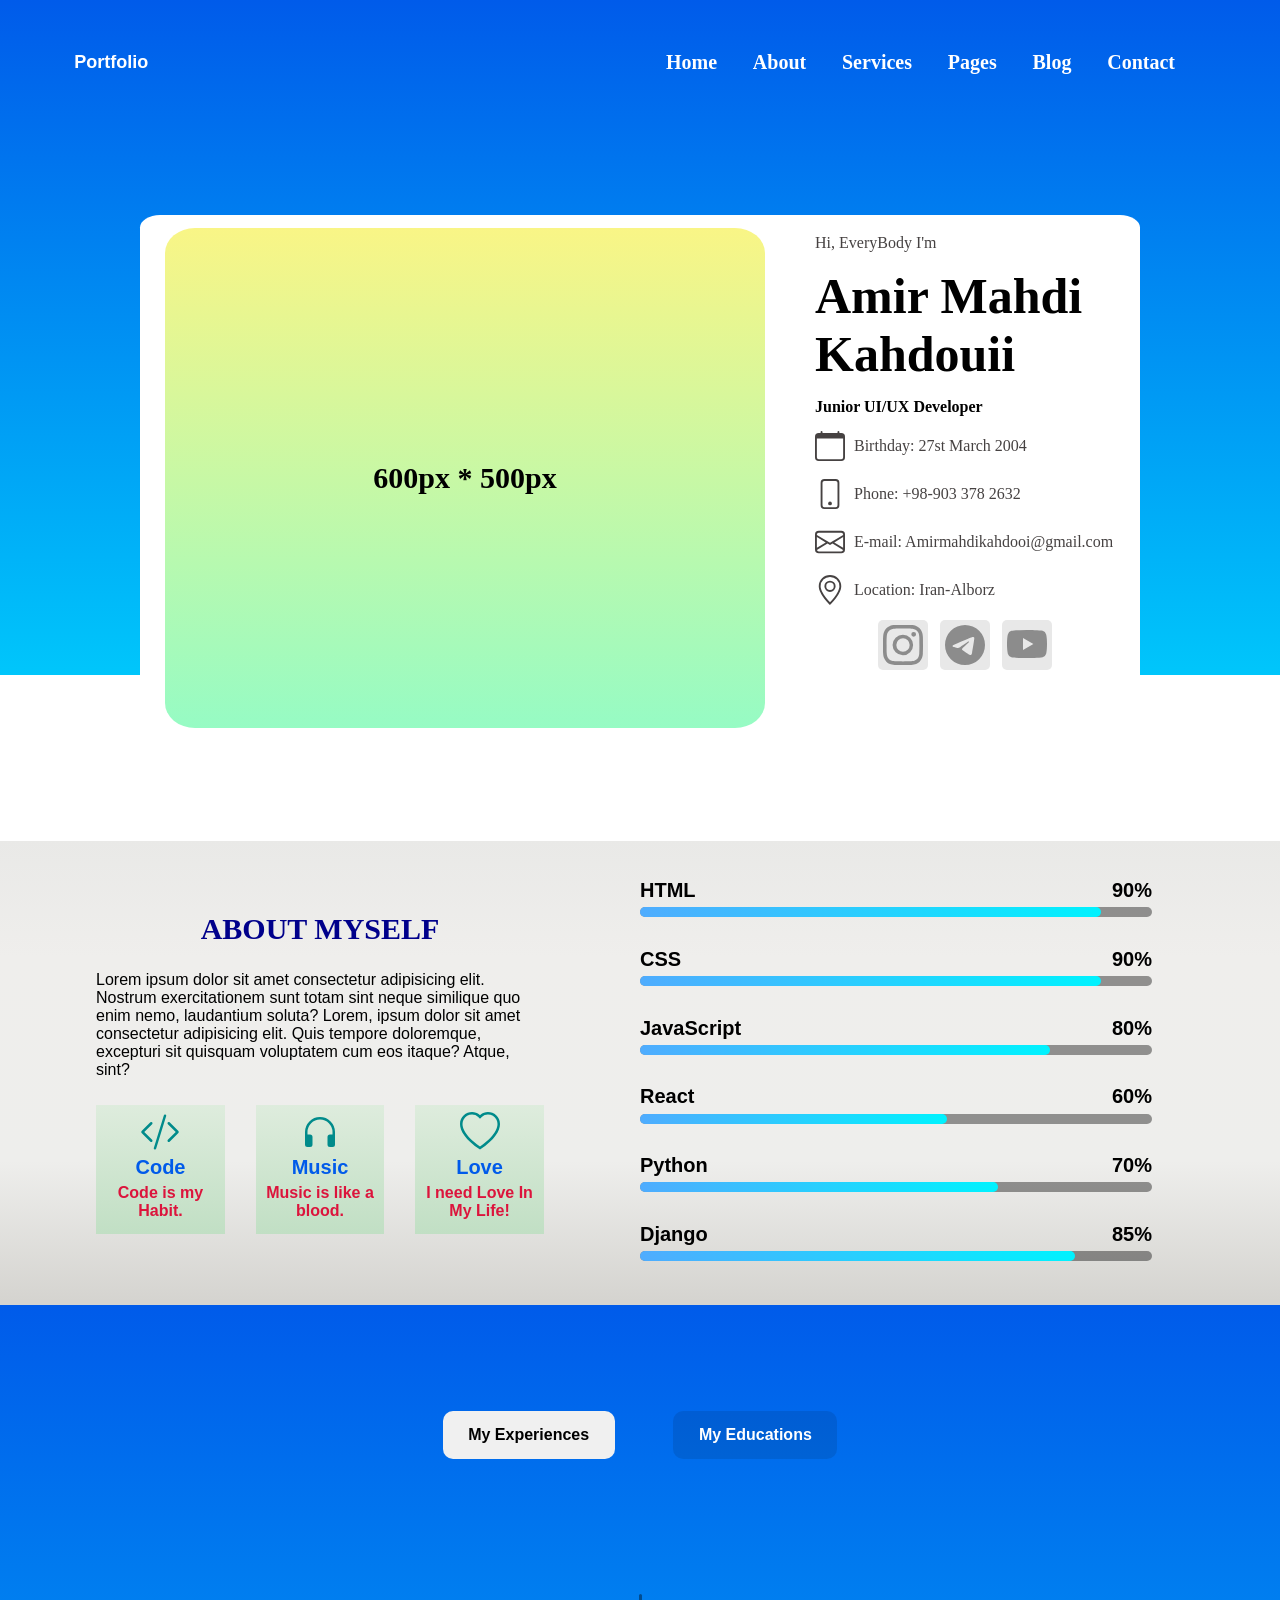
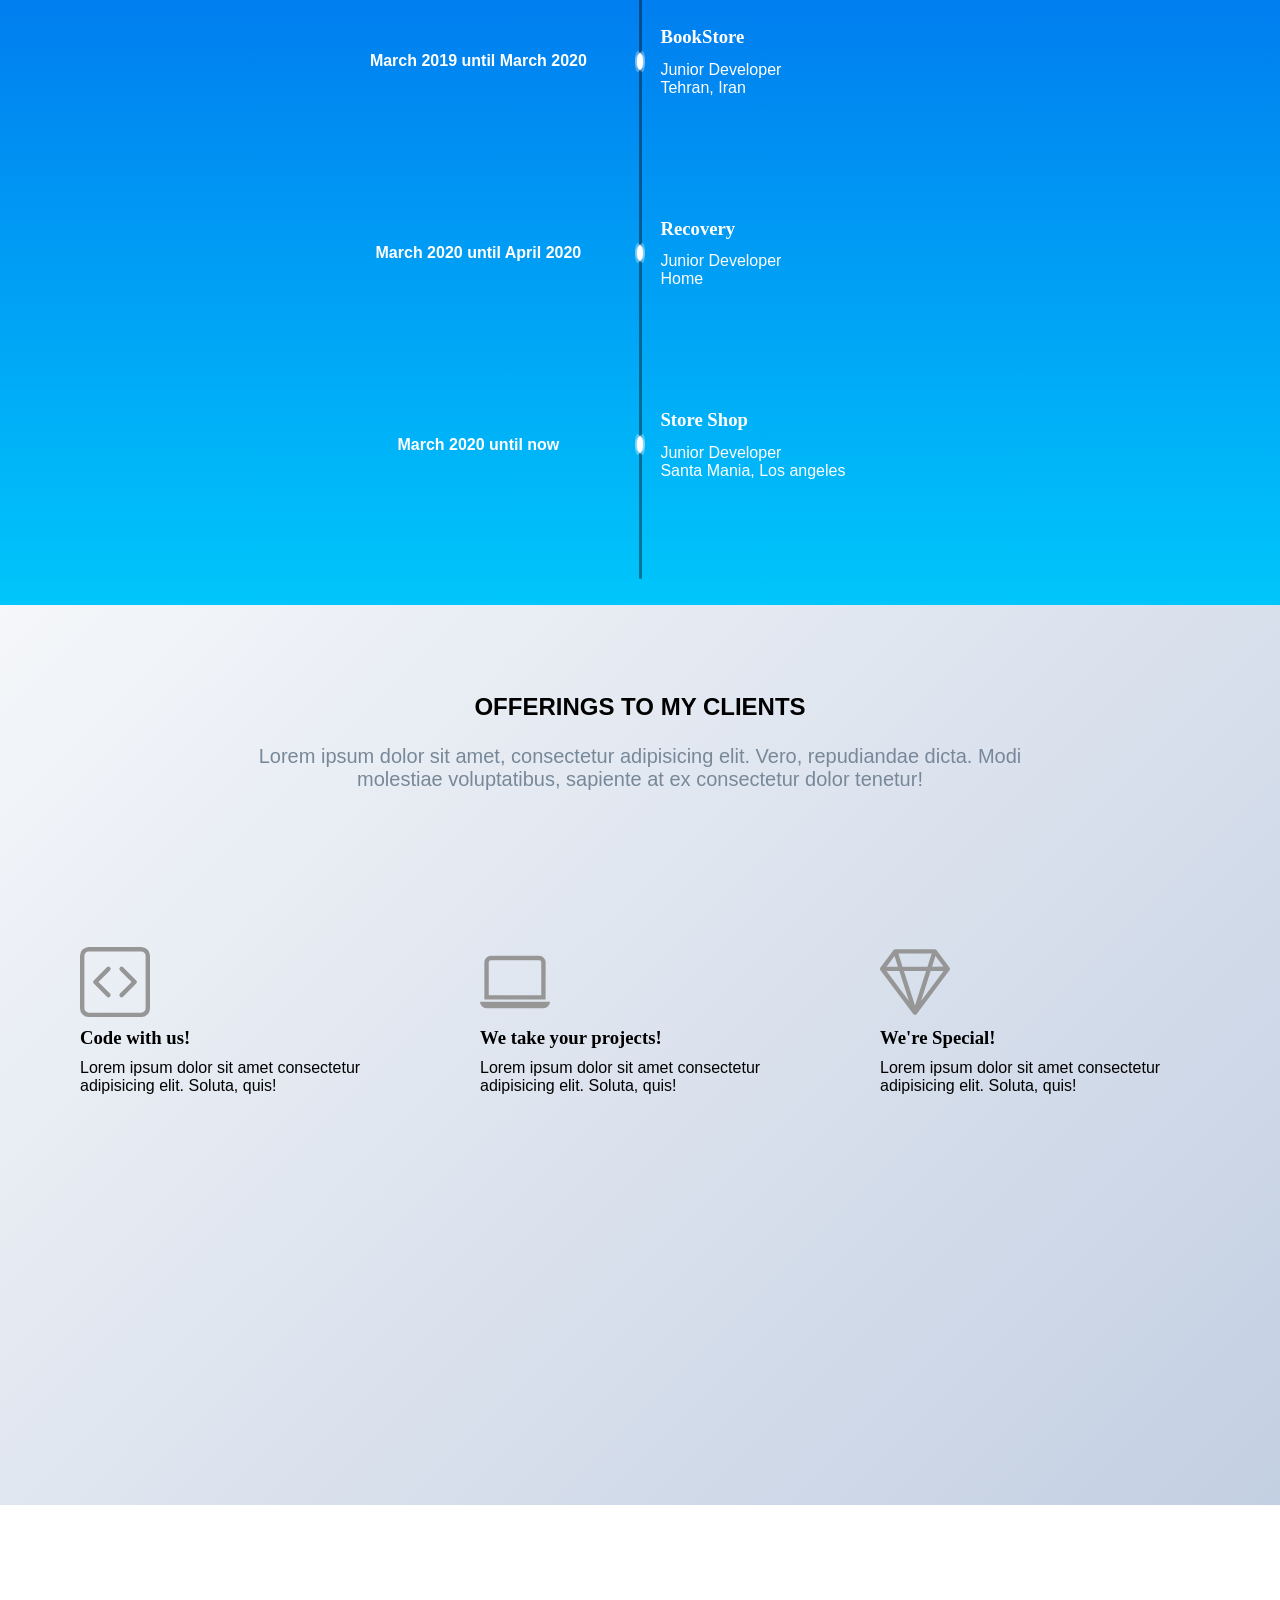
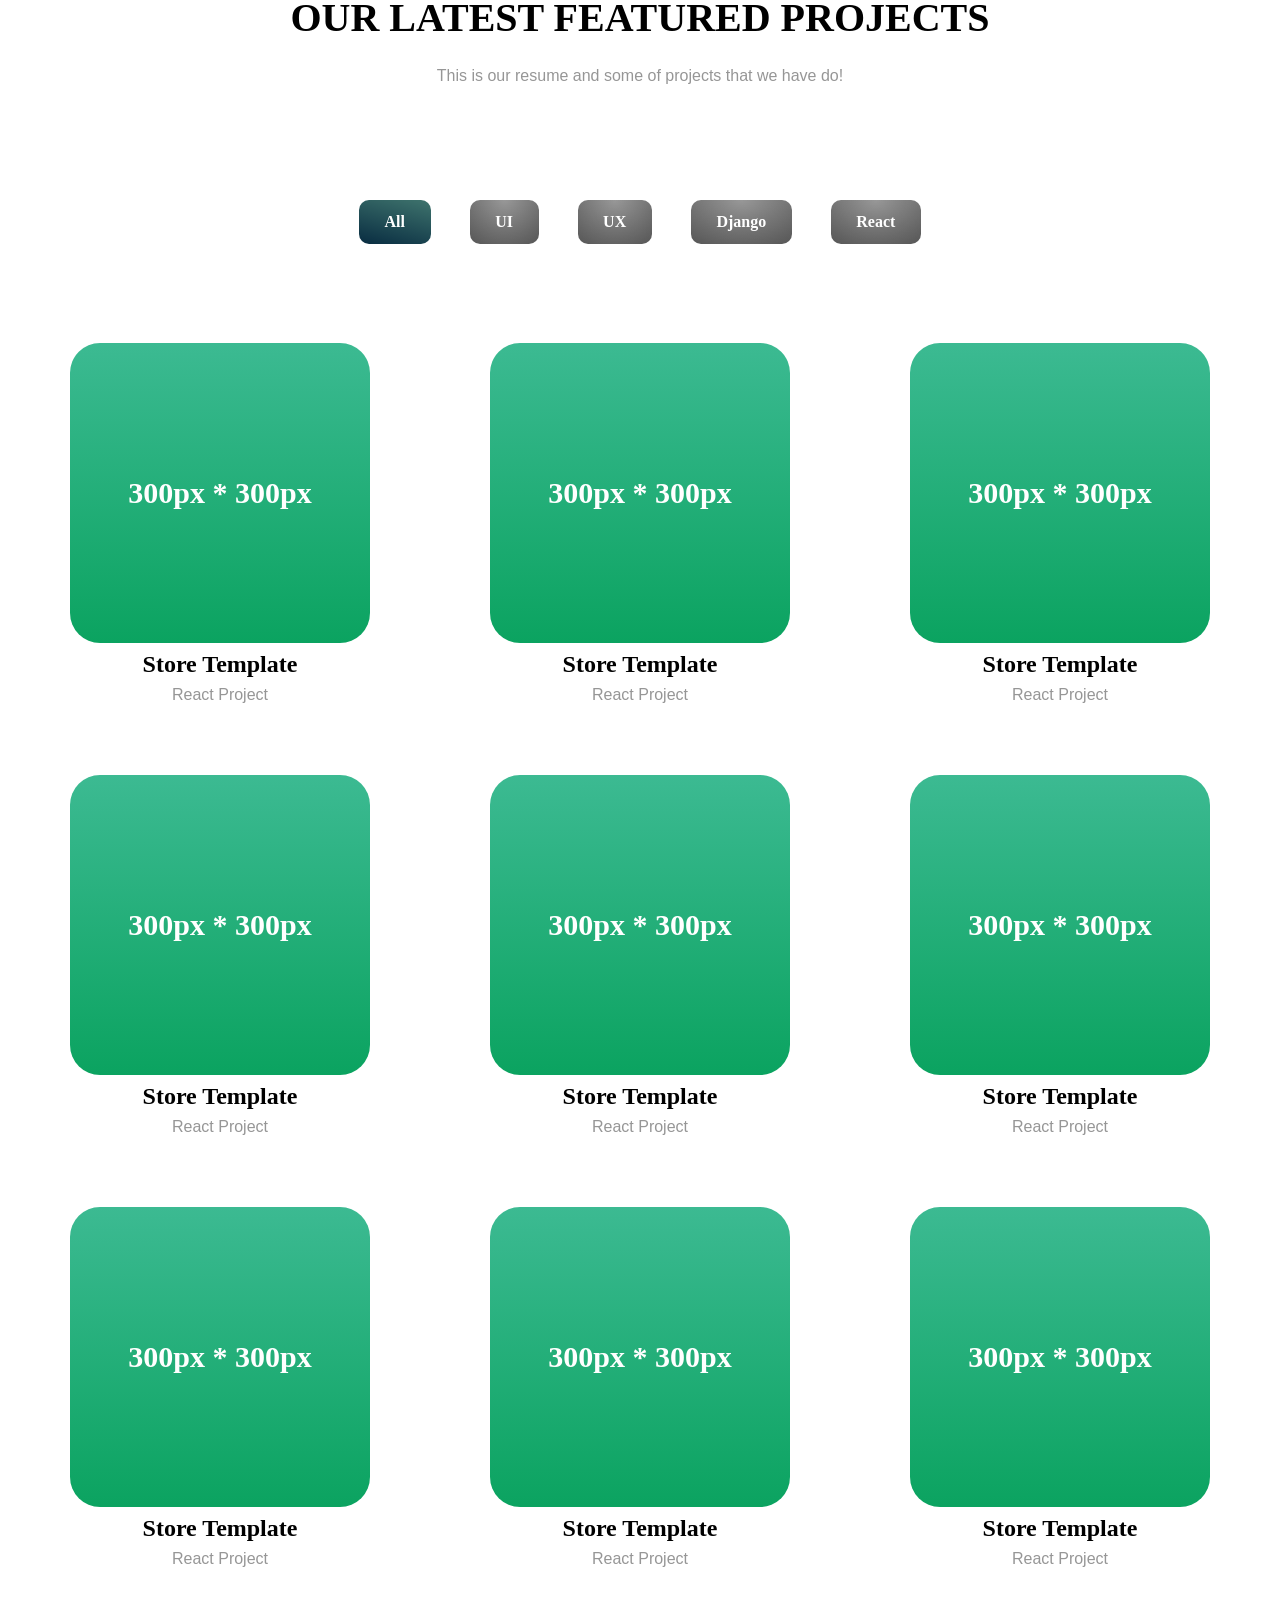
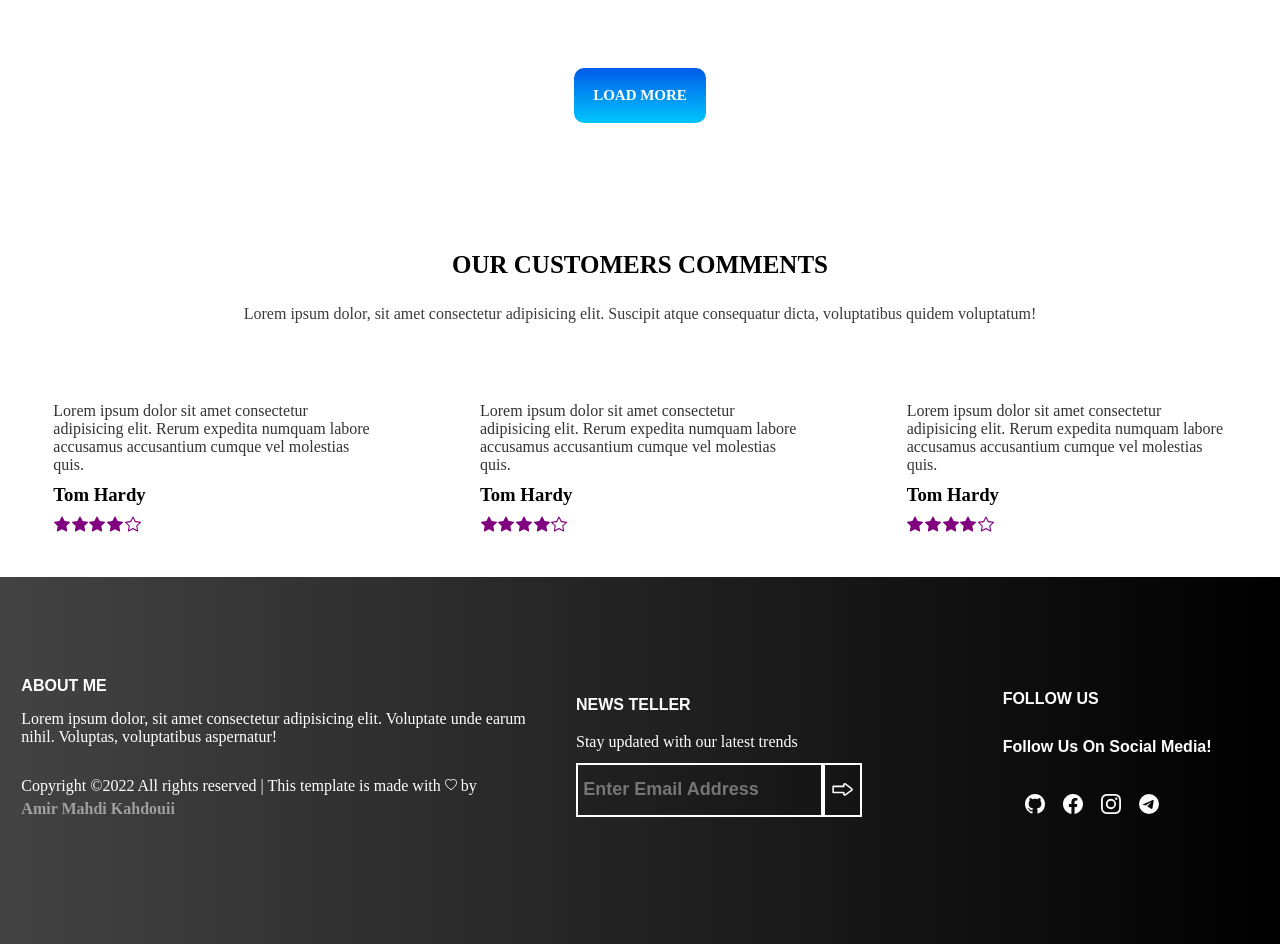
==== index.html @ a8fc09eb "All File Added!" ====
<!DOCTYPE html>
<html lang="en">

<head>
    <meta charset="UTF-8">
    <meta http-equiv="X-UA-Compatible" content="IE=edge">
    <meta name="viewport" content="width=device-width, initial-scale=1.0">
    <title>Portfolio</title>
    <link rel="stylesheet" href="css/style.css">
</head>

<body>
    <header class="header-container">
        <div class="header-background"></div>
        <nav class="header-menu">
            <span class="menu-icon">Portfolio</span>
            <ul class="menu-list">
                <li class="list-items">Home</li>
                <li class="list-items">About</li>
                <li class="list-items">Services</li>
                <li class="list-items">Pages</li>
                <li class="list-items">Blog</li>
                <li class="list-items">Contact</li>
            </ul>
        </nav>
        <div class="info">
            <div class="person-photo">
                600px * 500px
            </div>
            <div class="personal-info">
                <span class="say-hello">Hi, EveryBody I'm</span>
                <span class="person-name">Amir Mahdi Kahdouii</span>
                <span class="carrier">Junior UI/UX Developer</span>
                <span class="info-item">
                    <svg xmlns="http://www.w3.org/2000/svg" width="30" height="30" fill="currentColor"
                        class="bi bi-calendar" viewBox="0 0 16 16">
                        <path
                            d="M3.5 0a.5.5 0 0 1 .5.5V1h8V.5a.5.5 0 0 1 1 0V1h1a2 2 0 0 1 2 2v11a2 2 0 0 1-2 2H2a2 2 0 0 1-2-2V3a2 2 0 0 1 2-2h1V.5a.5.5 0 0 1 .5-.5zM1 4v10a1 1 0 0 0 1 1h12a1 1 0 0 0 1-1V4H1z" />
                    </svg>
                    Birthday: 27st March 2004
                </span>
                <span class="info-item">
                    <svg xmlns="http://www.w3.org/2000/svg" width="30" height="30" fill="currentColor"
                        class="bi bi-phone" viewBox="0 0 16 16">
                        <path
                            d="M11 1a1 1 0 0 1 1 1v12a1 1 0 0 1-1 1H5a1 1 0 0 1-1-1V2a1 1 0 0 1 1-1h6zM5 0a2 2 0 0 0-2 2v12a2 2 0 0 0 2 2h6a2 2 0 0 0 2-2V2a2 2 0 0 0-2-2H5z" />
                        <path d="M8 14a1 1 0 1 0 0-2 1 1 0 0 0 0 2z" />
                    </svg>
                    Phone: +98-903 378 2632
                </span>
                <span class="info-item">
                    <svg xmlns="http://www.w3.org/2000/svg" width="30" height="30" fill="currentColor"
                        class="bi bi-envelope" viewBox="0 0 16 16">
                        <path
                            d="M0 4a2 2 0 0 1 2-2h12a2 2 0 0 1 2 2v8a2 2 0 0 1-2 2H2a2 2 0 0 1-2-2V4Zm2-1a1 1 0 0 0-1 1v.217l7 4.2 7-4.2V4a1 1 0 0 0-1-1H2Zm13 2.383-4.708 2.825L15 11.105V5.383Zm-.034 6.876-5.64-3.471L8 9.583l-1.326-.795-5.64 3.47A1 1 0 0 0 2 13h12a1 1 0 0 0 .966-.741ZM1 11.105l4.708-2.897L1 5.383v5.722Z" />
                    </svg>
                    E-mail: Amirmahdikahdooi@gmail.com
                </span>
                <span class="info-item">
                    <svg xmlns="http://www.w3.org/2000/svg" width="30" height="30" fill="currentColor"
                        class="bi bi-geo-alt" viewBox="0 0 16 16">
                        <path
                            d="M12.166 8.94c-.524 1.062-1.234 2.12-1.96 3.07A31.493 31.493 0 0 1 8 14.58a31.481 31.481 0 0 1-2.206-2.57c-.726-.95-1.436-2.008-1.96-3.07C3.304 7.867 3 6.862 3 6a5 5 0 0 1 10 0c0 .862-.305 1.867-.834 2.94zM8 16s6-5.686 6-10A6 6 0 0 0 2 6c0 4.314 6 10 6 10z" />
                        <path d="M8 8a2 2 0 1 1 0-4 2 2 0 0 1 0 4zm0 1a3 3 0 1 0 0-6 3 3 0 0 0 0 6z" />
                    </svg>
                    Location: Iran-Alborz
                </span>
                <div class="social-media">
                    <div class="link-me">
                        <svg xmlns="http://www.w3.org/2000/svg" width="40" height="40" fill="currentColor"
                            class="bi bi-instagram" viewBox="0 0 16 16">
                            <path
                                d="M8 0C5.829 0 5.556.01 4.703.048 3.85.088 3.269.222 2.76.42a3.917 3.917 0 0 0-1.417.923A3.927 3.927 0 0 0 .42 2.76C.222 3.268.087 3.85.048 4.7.01 5.555 0 5.827 0 8.001c0 2.172.01 2.444.048 3.297.04.852.174 1.433.372 1.942.205.526.478.972.923 1.417.444.445.89.719 1.416.923.51.198 1.09.333 1.942.372C5.555 15.99 5.827 16 8 16s2.444-.01 3.298-.048c.851-.04 1.434-.174 1.943-.372a3.916 3.916 0 0 0 1.416-.923c.445-.445.718-.891.923-1.417.197-.509.332-1.09.372-1.942C15.99 10.445 16 10.173 16 8s-.01-2.445-.048-3.299c-.04-.851-.175-1.433-.372-1.941a3.926 3.926 0 0 0-.923-1.417A3.911 3.911 0 0 0 13.24.42c-.51-.198-1.092-.333-1.943-.372C10.443.01 10.172 0 7.998 0h.003zm-.717 1.442h.718c2.136 0 2.389.007 3.232.046.78.035 1.204.166 1.486.275.373.145.64.319.92.599.28.28.453.546.598.92.11.281.24.705.275 1.485.039.843.047 1.096.047 3.231s-.008 2.389-.047 3.232c-.035.78-.166 1.203-.275 1.485a2.47 2.47 0 0 1-.599.919c-.28.28-.546.453-.92.598-.28.11-.704.24-1.485.276-.843.038-1.096.047-3.232.047s-2.39-.009-3.233-.047c-.78-.036-1.203-.166-1.485-.276a2.478 2.478 0 0 1-.92-.598 2.48 2.48 0 0 1-.6-.92c-.109-.281-.24-.705-.275-1.485-.038-.843-.046-1.096-.046-3.233 0-2.136.008-2.388.046-3.231.036-.78.166-1.204.276-1.486.145-.373.319-.64.599-.92.28-.28.546-.453.92-.598.282-.11.705-.24 1.485-.276.738-.034 1.024-.044 2.515-.045v.002zm4.988 1.328a.96.96 0 1 0 0 1.92.96.96 0 0 0 0-1.92zm-4.27 1.122a4.109 4.109 0 1 0 0 8.217 4.109 4.109 0 0 0 0-8.217zm0 1.441a2.667 2.667 0 1 1 0 5.334 2.667 2.667 0 0 1 0-5.334z" />
                        </svg>
                    </div>
                    <div class="link-me">
                        <svg xmlns="http://www.w3.org/2000/svg" width="40" height="40" fill="currentColor"
                            class="bi bi-telegram" viewBox="0 0 16 16">
                            <path
                                d="M16 8A8 8 0 1 1 0 8a8 8 0 0 1 16 0zM8.287 5.906c-.778.324-2.334.994-4.666 2.01-.378.15-.577.298-.595.442-.03.243.275.339.69.47l.175.055c.408.133.958.288 1.243.294.26.006.549-.1.868-.32 2.179-1.471 3.304-2.214 3.374-2.23.05-.012.12-.026.166.016.047.041.042.12.037.141-.03.129-1.227 1.241-1.846 1.817-.193.18-.33.307-.358.336a8.154 8.154 0 0 1-.188.186c-.38.366-.664.64.015 1.088.327.216.589.393.85.571.284.194.568.387.936.629.093.06.183.125.27.187.331.236.63.448.997.414.214-.02.435-.22.547-.82.265-1.417.786-4.486.906-5.751a1.426 1.426 0 0 0-.013-.315.337.337 0 0 0-.114-.217.526.526 0 0 0-.31-.093c-.3.005-.763.166-2.984 1.09z" />
                        </svg>
                    </div>
                    <div class="link-me">
                        <svg xmlns="http://www.w3.org/2000/svg" width="40" height="40" fill="currentColor"
                            class="bi bi-youtube" viewBox="0 0 16 16">
                            <path
                                d="M8.051 1.999h.089c.822.003 4.987.033 6.11.335a2.01 2.01 0 0 1 1.415 1.42c.101.38.172.883.22 1.402l.01.104.022.26.008.104c.065.914.073 1.77.074 1.957v.075c-.001.194-.01 1.108-.082 2.06l-.008.105-.009.104c-.05.572-.124 1.14-.235 1.558a2.007 2.007 0 0 1-1.415 1.42c-1.16.312-5.569.334-6.18.335h-.142c-.309 0-1.587-.006-2.927-.052l-.17-.006-.087-.004-.171-.007-.171-.007c-1.11-.049-2.167-.128-2.654-.26a2.007 2.007 0 0 1-1.415-1.419c-.111-.417-.185-.986-.235-1.558L.09 9.82l-.008-.104A31.4 31.4 0 0 1 0 7.68v-.123c.002-.215.01-.958.064-1.778l.007-.103.003-.052.008-.104.022-.26.01-.104c.048-.519.119-1.023.22-1.402a2.007 2.007 0 0 1 1.415-1.42c.487-.13 1.544-.21 2.654-.26l.17-.007.172-.006.086-.003.171-.007A99.788 99.788 0 0 1 7.858 2h.193zM6.4 5.209v4.818l4.157-2.408L6.4 5.209z" />
                        </svg>
                    </div>
                </div>
            </div>
        </div>
    </header>

    <section class="about-section">
        <div class="about-myself">
            <span class="about-myself-title">ABOUT MYSELF</span>
            <div class="about-myself-note">
                Lorem ipsum dolor sit amet consectetur adipisicing elit. Nostrum exercitationem sunt totam sint neque
                similique quo enim nemo, laudantium soluta?
                Lorem, ipsum dolor sit amet consectetur adipisicing elit. Quis tempore doloremque, excepturi sit
                quisquam voluptatem cum eos itaque? Atque, sint?
            </div>
            <div class="about-achievements-container">
                <div class="achievement-item">
                    <svg xmlns="http://www.w3.org/2000/svg" width="40" height="40" fill="currentColor"
                        class="bi bi-code-slash" viewBox="0 0 16 16">
                        <path
                            d="M10.478 1.647a.5.5 0 1 0-.956-.294l-4 13a.5.5 0 0 0 .956.294l4-13zM4.854 4.146a.5.5 0 0 1 0 .708L1.707 8l3.147 3.146a.5.5 0 0 1-.708.708l-3.5-3.5a.5.5 0 0 1 0-.708l3.5-3.5a.5.5 0 0 1 .708 0zm6.292 0a.5.5 0 0 0 0 .708L14.293 8l-3.147 3.146a.5.5 0 0 0 .708.708l3.5-3.5a.5.5 0 0 0 0-.708l-3.5-3.5a.5.5 0 0 0-.708 0z" />
                    </svg>
                    <span class="achievement-item-name">Code</span>
                    <span class="achievement-item-description">Code is my Habit.</span>
                </div>
                <div class="achievement-item">
                    <svg xmlns="http://www.w3.org/2000/svg" width="40" height="40" fill="currentColor"
                        class="bi bi-headphones" viewBox="0 0 16 16">
                        <path
                            d="M8 3a5 5 0 0 0-5 5v1h1a1 1 0 0 1 1 1v3a1 1 0 0 1-1 1H3a1 1 0 0 1-1-1V8a6 6 0 1 1 12 0v5a1 1 0 0 1-1 1h-1a1 1 0 0 1-1-1v-3a1 1 0 0 1 1-1h1V8a5 5 0 0 0-5-5z" />
                    </svg>
                    <span class="achievement-item-name">Music</span>
                    <span class="achievement-item-description">Music is like a blood.</span>
                </div>
                <div class="achievement-item">
                    <svg xmlns="http://www.w3.org/2000/svg" width="40" height="40" fill="currentColor"
                        class="bi bi-heart" viewBox="0 0 16 16">
                        <path
                            d="m8 2.748-.717-.737C5.6.281 2.514.878 1.4 3.053c-.523 1.023-.641 2.5.314 4.385.92 1.815 2.834 3.989 6.286 6.357 3.452-2.368 5.365-4.542 6.286-6.357.955-1.886.838-3.362.314-4.385C13.486.878 10.4.28 8.717 2.01L8 2.748zM8 15C-7.333 4.868 3.279-3.04 7.824 1.143c.06.055.119.112.176.171a3.12 3.12 0 0 1 .176-.17C12.72-3.042 23.333 4.867 8 15z" />
                    </svg>
                    <span class="achievement-item-name">Love</span>
                    <span class="achievement-item-description">I need Love In My Life!</span>
                </div>
            </div>
        </div>
        <div class="about-skills">
            <div class="skill">
                <div class="skill-name">
                    <span>HTML</span>
                    <span>90%</span>
                </div>
                <div class="progress-bar">
                    <div class="progress-bar-fill html"></div>
                </div>
            </div>

            <div class="skill">
                <div class="skill-name">
                    <span>CSS</span>
                    <span>90%</span>
                </div>
                <div class="progress-bar">
                    <div class="progress-bar-fill css"></div>
                </div>
            </div>

            <div class="skill">
                <div class="skill-name">
                    <span>JavaScript</span>
                    <span>80%</span>
                </div>
                <div class="progress-bar">
                    <div class="progress-bar-fill js"></div>
                </div>
            </div>

            <div class="skill">
                <div class="skill-name">
                    <span>React</span>
                    <span>60%</span>
                </div>
                <div class="progress-bar">
                    <div class="progress-bar-fill react"></div>
                </div>
            </div>

            <div class="skill">
                <div class="skill-name">
                    <span>Python</span>
                    <span>70%</span>
                </div>
                <div class="progress-bar">
                    <div class="progress-bar-fill python"></div>
                </div>
            </div>

            <div class="skill">
                <div class="skill-name">
                    <span>Django</span>
                    <span>85%</span>
                </div>
                <div class="progress-bar">
                    <div class="progress-bar-fill django"></div>
                </div>
            </div>
        </div>
    </section>

    <section class="section-experiences">
        <div class="section-experiences-background"></div>
        <div class="experiences-middle-line-container">
            <div class="experiences-middle-line"></div>
        </div>

        <div class="experiences-button-container">
            <div class="experiences-button experiences-button-active" id="experiences-button">
                <span class="experiences-button-value">My Experiences</span>
            </div>
            <div class="experiences-button" id="educations-button">
                <span class="experiences-button-value">My Educations</span>
            </div>
        </div>

        <div class="experiences-list-container" id="experiences-list">

            <div class="experiences-list-row">
                <span class="experiences-date">March 2019 until March 2020</span>
                <span class="experiences-list-circle"></span>
                <div class="experience-description">
                    <h3 class="experience-title">BookStore</h3>
                    <span class="experience-carrier">
                        Junior Developer
                        <br>
                        Tehran, Iran
                    </span>
                </div>
            </div>

            <div class="experiences-list-row">
                <span class="experiences-date">March 2020 until April 2020</span>
                <span class="experiences-list-circle"></span>
                <div class="experience-description">
                    <h3 class="experience-title">Recovery</h3>
                    <span class="experience-carrier">
                        Junior Developer
                        <br>
                        Home
                    </span>
                </div>
            </div>

            <div class="experiences-list-row">
                <span class="experiences-date">March 2020 until now</span>
                <span class="experiences-list-circle"></span>
                <div class="experience-description">
                    <h3 class="experience-title">Store Shop</h3>
                    <span class="experience-carrier">
                        Junior Developer
                        <br>
                        Santa Mania, Los angeles
                    </span>
                </div>
            </div>

        </div>

        <div class="experiences-list-container" id="educations-list">

            <div class="experiences-list-row">
                <span class="experiences-date">March 2019 until March 2020</span>
                <span class="experiences-list-circle"></span>
                <div class="experience-description">
                    <h3 class="experience-title">Python Course</h3>
                    <span class="experience-carrier">
                        Junior Developer
                        <br>
                        Alborz, Iran
                    </span>
                </div>
            </div>

            <div class="experiences-list-row">
                <span class="experiences-date">March 2020 until July 2020</span>
                <span class="experiences-list-circle"></span>
                <div class="experience-description">
                    <h3 class="experience-title">Django Course</h3>
                    <span class="experience-carrier">
                        Junior Developer
                        <br>
                        Alborz, Iran
                    </span>
                </div>
            </div>

            <div class="experiences-list-row">
                <span class="experiences-date">March 2020 until now</span>
                <span class="experiences-list-circle"></span>
                <div class="experience-description">
                    <h3 class="experience-title">Full-Stack Course</h3>
                    <span class="experience-carrier">
                        Junior Developer
                        <br>
                        Alborz, Iran
                    </span>
                </div>
            </div>

        </div>

    </section>

    <section class="offerings-to-my-clients-section">
        <div class="offering-section-header">
            <h1>OFFERINGS TO MY CLIENTS</h1>
            <p>Lorem ipsum dolor sit amet, consectetur adipisicing elit. Vero, repudiandae dicta. Modi molestiae
                voluptatibus, sapiente at ex consectetur dolor tenetur!</p>
        </div>

        <div class="offering-section-footer">
            <div class="offering-footer-sections">
                <svg xmlns="http://www.w3.org/2000/svg" width="70" height="70" fill="currentColor"
                    class="bi bi-code-square" viewBox="0 0 16 16">
                    <path
                        d="M14 1a1 1 0 0 1 1 1v12a1 1 0 0 1-1 1H2a1 1 0 0 1-1-1V2a1 1 0 0 1 1-1h12zM2 0a2 2 0 0 0-2 2v12a2 2 0 0 0 2 2h12a2 2 0 0 0 2-2V2a2 2 0 0 0-2-2H2z" />
                    <path
                        d="M6.854 4.646a.5.5 0 0 1 0 .708L4.207 8l2.647 2.646a.5.5 0 0 1-.708.708l-3-3a.5.5 0 0 1 0-.708l3-3a.5.5 0 0 1 .708 0zm2.292 0a.5.5 0 0 0 0 .708L11.793 8l-2.647 2.646a.5.5 0 0 0 .708.708l3-3a.5.5 0 0 0 0-.708l-3-3a.5.5 0 0 0-.708 0z" />
                </svg>
                <h3>Code with us!</h3>
                <p>Lorem ipsum dolor sit amet consectetur adipisicing elit. Soluta, quis!</p>

            </div>
            <div class="offering-footer-sections">
                <svg xmlns="http://www.w3.org/2000/svg" width="70" height="70" fill="currentColor" class="bi bi-laptop"
                    viewBox="0 0 16 16">
                    <path
                        d="M13.5 3a.5.5 0 0 1 .5.5V11H2V3.5a.5.5 0 0 1 .5-.5h11zm-11-1A1.5 1.5 0 0 0 1 3.5V12h14V3.5A1.5 1.5 0 0 0 13.5 2h-11zM0 12.5h16a1.5 1.5 0 0 1-1.5 1.5h-13A1.5 1.5 0 0 1 0 12.5z" />
                </svg>
                <h3>We take your projects!</h3>
                <p>Lorem ipsum dolor sit amet consectetur adipisicing elit. Soluta, quis!</p>
            </div>
            <div class="offering-footer-sections">
                <svg xmlns="http://www.w3.org/2000/svg" width="70" height="70" fill="currentColor" class="bi bi-gem"
                    viewBox="0 0 16 16">
                    <path
                        d="M3.1.7a.5.5 0 0 1 .4-.2h9a.5.5 0 0 1 .4.2l2.976 3.974c.149.185.156.45.01.644L8.4 15.3a.5.5 0 0 1-.8 0L.1 5.3a.5.5 0 0 1 0-.6l3-4zm11.386 3.785-1.806-2.41-.776 2.413 2.582-.003zm-3.633.004.961-2.989H4.186l.963 2.995 5.704-.006zM5.47 5.495 8 13.366l2.532-7.876-5.062.005zm-1.371-.999-.78-2.422-1.818 2.425 2.598-.003zM1.499 5.5l5.113 6.817-2.192-6.82L1.5 5.5zm7.889 6.817 5.123-6.83-2.928.002-2.195 6.828z" />
                </svg>
                <h3>We're Special!</h3>
                <p>Lorem ipsum dolor sit amet consectetur adipisicing elit. Soluta, quis!</p>
            </div>
        </div>
    </section>

    <section class="projects-and-comments-section">
        <div class="projects-title-section">
            <h1 class="projects-title">OUR LATEST FEATURED PROJECTS</h1>
            <p>This is our resume and some of projects that we have do!</p>
        </div>
        <div class="projects-main-container">
            <div class="projects-filters">
                <a href="#" class="project-fliter project-filter-active">All</a>
                <a href="#" class="project-fliter">UI</a>
                <a href="#" class="project-fliter">UX</a>
                <a href="#" class="project-fliter">Django</a>
                <a href="#" class="project-fliter">React</a>
            </div>

            <div class="projects-container">
                <div class="project-item">
                    <div class="project-item-picture">300px * 300px</div>
                    <h1 class="project-item-title">
                        <a href="#">Store Template</a>
                    </h1>
                    <span class="project-item-comment">React Project</span>
                </div>
                <div class="project-item">
                    <div class="project-item-picture">300px * 300px</div>
                    <h1 class="project-item-title">
                        <a href="#">Store Template</a>
                    </h1>
                    <span class="project-item-comment">React Project</span>
                </div>
                <div class="project-item">
                    <div class="project-item-picture">300px * 300px</div>
                    <h1 class="project-item-title">
                        <a href="#">Store Template</a>
                    </h1>
                    <span class="project-item-comment">React Project</span>
                </div>
                <div class="project-item">
                    <div class="project-item-picture">300px * 300px</div>
                    <h1 class="project-item-title">
                        <a href="#">Store Template</a>
                    </h1>
                    <span class="project-item-comment">React Project</span>
                </div>
                <div class="project-item">
                    <div class="project-item-picture">300px * 300px</div>
                    <h1 class="project-item-title">
                        <a href="#">Store Template</a>
                    </h1>
                    <span class="project-item-comment">React Project</span>
                </div>
                <div class="project-item">
                    <div class="project-item-picture">300px * 300px</div>
                    <h1 class="project-item-title">
                        <a href="#">Store Template</a>
                    </h1>
                    <span class="project-item-comment">React Project</span>
                </div>
                <div class="project-item">
                    <div class="project-item-picture">300px * 300px</div>
                    <h1 class="project-item-title">
                        <a href="#">Store Template</a>
                    </h1>
                    <span class="project-item-comment">React Project</span>
                </div>
                <div class="project-item">
                    <div class="project-item-picture">300px * 300px</div>
                    <h1 class="project-item-title">
                        <a href="#">Store Template</a>
                    </h1>
                    <span class="project-item-comment">React Project</span>
                </div>
                <div class="project-item">
                    <div class="project-item-picture">300px * 300px</div>
                    <h1 class="project-item-title">
                        <a href="#">Store Template</a>
                    </h1>
                    <span class="project-item-comment">React Project</span>
                </div>
            </div>

            <div class="load-more">
                <button class="load-more-button" type="button">LOAD MORE</button>
            </div>
        </div>

        <div class="comments-container">
            <div class="comments-header">
                <h1 class="comments-header-title">OUR CUSTOMERS COMMENTS</h1>
                <p class="comments-header-description">Lorem ipsum dolor, sit amet consectetur adipisicing elit.
                    Suscipit atque consequatur dicta,
                    voluptatibus quidem voluptatum!</p>
            </div>

            <div class="comments">
                <div class="comment">
                    <p class="comment-message">
                        Lorem ipsum dolor sit amet consectetur adipisicing elit. Rerum expedita numquam labore accusamus
                        accusantium cumque vel molestias quis.
                    </p>
                    <h3 class="commenter-name">Tom Hardy</h3>
                    <div class="comment-rate-container">
                        <a href="#">
                            <svg xmlns="http://www.w3.org/2000/svg" width="16" height="16" fill="currentColor"
                                class="bi bi-star-fill" viewBox="0 0 16 16">
                                <path
                                    d="M3.612 15.443c-.386.198-.824-.149-.746-.592l.83-4.73L.173 6.765c-.329-.314-.158-.888.283-.95l4.898-.696L7.538.792c.197-.39.73-.39.927 0l2.184 4.327 4.898.696c.441.062.612.636.282.95l-3.522 3.356.83 4.73c.078.443-.36.79-.746.592L8 13.187l-4.389 2.256z" />
                            </svg>
                        </a>
                        <a href="#">
                            <svg xmlns="http://www.w3.org/2000/svg" width="16" height="16" fill="currentColor"
                                class="bi bi-star-fill" viewBox="0 0 16 16">
                                <path
                                    d="M3.612 15.443c-.386.198-.824-.149-.746-.592l.83-4.73L.173 6.765c-.329-.314-.158-.888.283-.95l4.898-.696L7.538.792c.197-.39.73-.39.927 0l2.184 4.327 4.898.696c.441.062.612.636.282.95l-3.522 3.356.83 4.73c.078.443-.36.79-.746.592L8 13.187l-4.389 2.256z" />
                            </svg>
                        </a>
                        <a href="#">
                            <svg xmlns="http://www.w3.org/2000/svg" width="16" height="16" fill="currentColor"
                                class="bi bi-star-fill" viewBox="0 0 16 16">
                                <path
                                    d="M3.612 15.443c-.386.198-.824-.149-.746-.592l.83-4.73L.173 6.765c-.329-.314-.158-.888.283-.95l4.898-.696L7.538.792c.197-.39.73-.39.927 0l2.184 4.327 4.898.696c.441.062.612.636.282.95l-3.522 3.356.83 4.73c.078.443-.36.79-.746.592L8 13.187l-4.389 2.256z" />
                            </svg>
                        </a>
                        <a href="#">
                            <svg xmlns="http://www.w3.org/2000/svg" width="16" height="16" fill="currentColor"
                                class="bi bi-star-fill" viewBox="0 0 16 16">
                                <path
                                    d="M3.612 15.443c-.386.198-.824-.149-.746-.592l.83-4.73L.173 6.765c-.329-.314-.158-.888.283-.95l4.898-.696L7.538.792c.197-.39.73-.39.927 0l2.184 4.327 4.898.696c.441.062.612.636.282.95l-3.522 3.356.83 4.73c.078.443-.36.79-.746.592L8 13.187l-4.389 2.256z" />
                            </svg>
                        </a>
                        <a href="#">
                            <svg xmlns="http://www.w3.org/2000/svg" width="16" height="16" fill="currentColor"
                                class="bi bi-star" viewBox="0 0 16 16">
                                <path
                                    d="M2.866 14.85c-.078.444.36.791.746.593l4.39-2.256 4.389 2.256c.386.198.824-.149.746-.592l-.83-4.73 3.522-3.356c.33-.314.16-.888-.282-.95l-4.898-.696L8.465.792a.513.513 0 0 0-.927 0L5.354 5.12l-4.898.696c-.441.062-.612.636-.283.95l3.523 3.356-.83 4.73zm4.905-2.767-3.686 1.894.694-3.957a.565.565 0 0 0-.163-.505L1.71 6.745l4.052-.576a.525.525 0 0 0 .393-.288L8 2.223l1.847 3.658a.525.525 0 0 0 .393.288l4.052.575-2.906 2.77a.565.565 0 0 0-.163.506l.694 3.957-3.686-1.894a.503.503 0 0 0-.461 0z" />
                            </svg>
                        </a>
                    </div>
                </div>
                <div class="comment">
                    <p class="comment-message">
                        Lorem ipsum dolor sit amet consectetur adipisicing elit. Rerum expedita numquam labore accusamus
                        accusantium cumque vel molestias quis.
                    </p>
                    <h3 class="commenter-name">Tom Hardy</h3>
                    <div class="comment-rate-container">
                        <a href="#">
                            <svg xmlns="http://www.w3.org/2000/svg" width="16" height="16" fill="currentColor"
                                class="bi bi-star-fill" viewBox="0 0 16 16">
                                <path
                                    d="M3.612 15.443c-.386.198-.824-.149-.746-.592l.83-4.73L.173 6.765c-.329-.314-.158-.888.283-.95l4.898-.696L7.538.792c.197-.39.73-.39.927 0l2.184 4.327 4.898.696c.441.062.612.636.282.95l-3.522 3.356.83 4.73c.078.443-.36.79-.746.592L8 13.187l-4.389 2.256z" />
                            </svg>
                        </a>
                        <a href="#">
                            <svg xmlns="http://www.w3.org/2000/svg" width="16" height="16" fill="currentColor"
                                class="bi bi-star-fill" viewBox="0 0 16 16">
                                <path
                                    d="M3.612 15.443c-.386.198-.824-.149-.746-.592l.83-4.73L.173 6.765c-.329-.314-.158-.888.283-.95l4.898-.696L7.538.792c.197-.39.73-.39.927 0l2.184 4.327 4.898.696c.441.062.612.636.282.95l-3.522 3.356.83 4.73c.078.443-.36.79-.746.592L8 13.187l-4.389 2.256z" />
                            </svg>
                        </a>
                        <a href="#">
                            <svg xmlns="http://www.w3.org/2000/svg" width="16" height="16" fill="currentColor"
                                class="bi bi-star-fill" viewBox="0 0 16 16">
                                <path
                                    d="M3.612 15.443c-.386.198-.824-.149-.746-.592l.83-4.73L.173 6.765c-.329-.314-.158-.888.283-.95l4.898-.696L7.538.792c.197-.39.73-.39.927 0l2.184 4.327 4.898.696c.441.062.612.636.282.95l-3.522 3.356.83 4.73c.078.443-.36.79-.746.592L8 13.187l-4.389 2.256z" />
                            </svg>
                        </a>
                        <a href="#">
                            <svg xmlns="http://www.w3.org/2000/svg" width="16" height="16" fill="currentColor"
                                class="bi bi-star-fill" viewBox="0 0 16 16">
                                <path
                                    d="M3.612 15.443c-.386.198-.824-.149-.746-.592l.83-4.73L.173 6.765c-.329-.314-.158-.888.283-.95l4.898-.696L7.538.792c.197-.39.73-.39.927 0l2.184 4.327 4.898.696c.441.062.612.636.282.95l-3.522 3.356.83 4.73c.078.443-.36.79-.746.592L8 13.187l-4.389 2.256z" />
                            </svg>
                        </a>
                        <a href="#">
                            <svg xmlns="http://www.w3.org/2000/svg" width="16" height="16" fill="currentColor"
                                class="bi bi-star" viewBox="0 0 16 16">
                                <path
                                    d="M2.866 14.85c-.078.444.36.791.746.593l4.39-2.256 4.389 2.256c.386.198.824-.149.746-.592l-.83-4.73 3.522-3.356c.33-.314.16-.888-.282-.95l-4.898-.696L8.465.792a.513.513 0 0 0-.927 0L5.354 5.12l-4.898.696c-.441.062-.612.636-.283.95l3.523 3.356-.83 4.73zm4.905-2.767-3.686 1.894.694-3.957a.565.565 0 0 0-.163-.505L1.71 6.745l4.052-.576a.525.525 0 0 0 .393-.288L8 2.223l1.847 3.658a.525.525 0 0 0 .393.288l4.052.575-2.906 2.77a.565.565 0 0 0-.163.506l.694 3.957-3.686-1.894a.503.503 0 0 0-.461 0z" />
                            </svg>
                        </a>
                    </div>
                </div>
                <div class="comment">
                    <p class="comment-message">
                        Lorem ipsum dolor sit amet consectetur adipisicing elit. Rerum expedita numquam labore accusamus
                        accusantium cumque vel molestias quis.
                    </p>
                    <h3 class="commenter-name">Tom Hardy</h3>
                    <div class="comment-rate-container">
                        <a href="#">
                            <svg xmlns="http://www.w3.org/2000/svg" width="16" height="16" fill="currentColor"
                                class="bi bi-star-fill" viewBox="0 0 16 16">
                                <path
                                    d="M3.612 15.443c-.386.198-.824-.149-.746-.592l.83-4.73L.173 6.765c-.329-.314-.158-.888.283-.95l4.898-.696L7.538.792c.197-.39.73-.39.927 0l2.184 4.327 4.898.696c.441.062.612.636.282.95l-3.522 3.356.83 4.73c.078.443-.36.79-.746.592L8 13.187l-4.389 2.256z" />
                            </svg>
                        </a>
                        <a href="#">
                            <svg xmlns="http://www.w3.org/2000/svg" width="16" height="16" fill="currentColor"
                                class="bi bi-star-fill" viewBox="0 0 16 16">
                                <path
                                    d="M3.612 15.443c-.386.198-.824-.149-.746-.592l.83-4.73L.173 6.765c-.329-.314-.158-.888.283-.95l4.898-.696L7.538.792c.197-.39.73-.39.927 0l2.184 4.327 4.898.696c.441.062.612.636.282.95l-3.522 3.356.83 4.73c.078.443-.36.79-.746.592L8 13.187l-4.389 2.256z" />
                            </svg>
                        </a>
                        <a href="#">
                            <svg xmlns="http://www.w3.org/2000/svg" width="16" height="16" fill="currentColor"
                                class="bi bi-star-fill" viewBox="0 0 16 16">
                                <path
                                    d="M3.612 15.443c-.386.198-.824-.149-.746-.592l.83-4.73L.173 6.765c-.329-.314-.158-.888.283-.95l4.898-.696L7.538.792c.197-.39.73-.39.927 0l2.184 4.327 4.898.696c.441.062.612.636.282.95l-3.522 3.356.83 4.73c.078.443-.36.79-.746.592L8 13.187l-4.389 2.256z" />
                            </svg>
                        </a>
                        <a href="#">
                            <svg xmlns="http://www.w3.org/2000/svg" width="16" height="16" fill="currentColor"
                                class="bi bi-star-fill" viewBox="0 0 16 16">
                                <path
                                    d="M3.612 15.443c-.386.198-.824-.149-.746-.592l.83-4.73L.173 6.765c-.329-.314-.158-.888.283-.95l4.898-.696L7.538.792c.197-.39.73-.39.927 0l2.184 4.327 4.898.696c.441.062.612.636.282.95l-3.522 3.356.83 4.73c.078.443-.36.79-.746.592L8 13.187l-4.389 2.256z" />
                            </svg>
                        </a>
                        <a href="#">
                            <svg xmlns="http://www.w3.org/2000/svg" width="16" height="16" fill="currentColor"
                                class="bi bi-star" viewBox="0 0 16 16">
                                <path
                                    d="M2.866 14.85c-.078.444.36.791.746.593l4.39-2.256 4.389 2.256c.386.198.824-.149.746-.592l-.83-4.73 3.522-3.356c.33-.314.16-.888-.282-.95l-4.898-.696L8.465.792a.513.513 0 0 0-.927 0L5.354 5.12l-4.898.696c-.441.062-.612.636-.283.95l3.523 3.356-.83 4.73zm4.905-2.767-3.686 1.894.694-3.957a.565.565 0 0 0-.163-.505L1.71 6.745l4.052-.576a.525.525 0 0 0 .393-.288L8 2.223l1.847 3.658a.525.525 0 0 0 .393.288l4.052.575-2.906 2.77a.565.565 0 0 0-.163.506l.694 3.957-3.686-1.894a.503.503 0 0 0-.461 0z" />
                            </svg>
                        </a>
                    </div>
                </div>
            </div>


            <div class="footer">
                <div class="footer-item about-site">
                    <h4 class="footer-about-title">ABOUT ME</h4>
                    <p class="about-message">Lorem ipsum dolor, sit amet consectetur adipisicing elit. Voluptate unde
                        earum nihil. Voluptas, voluptatibus aspernatur!</p>
                    <p class="copyright">Copyright ©2022 All rights reserved | This template is made with <svg
                            xmlns="http://www.w3.org/2000/svg" width="12" height="12" fill="currentColor"
                            class="bi bi-heart" viewBox="0 0 16 16">
                            <path
                                d="m8 2.748-.717-.737C5.6.281 2.514.878 1.4 3.053c-.523 1.023-.641 2.5.314 4.385.92 1.815 2.834 3.989 6.286 6.357 3.452-2.368 5.365-4.542 6.286-6.357.955-1.886.838-3.362.314-4.385C13.486.878 10.4.28 8.717 2.01L8 2.748zM8 15C-7.333 4.868 3.279-3.04 7.824 1.143c.06.055.119.112.176.171a3.12 3.12 0 0 1 .176-.17C12.72-3.042 23.333 4.867 8 15z" />
                        </svg> by
                        <a href="#">Amir Mahdi Kahdouii</a>
                    </p>


                </div>
                <div class="footer-item get-email">
                    <h4 class="get-email-title">NEWS TELLER</h4>
                    <span>Stay updated with our latest trends</span>
                    <div class="email-input-container">
                        <input type="email" class="email-input" placeholder="Enter Email Address">
                        <button class="submit-email-button">
                            <svg xmlns="http://www.w3.org/2000/svg" width="25" height="25" fill="currentColor"
                                class="bi bi-forward" viewBox="0 0 16 16">
                                <path
                                    d="M9.502 5.513a.144.144 0 0 0-.202.134V6.65a.5.5 0 0 1-.5.5H2.5v2.9h6.3a.5.5 0 0 1 .5.5v1.003c0 .108.11.176.202.134l3.984-2.933a.51.51 0 0 1 .042-.028.147.147 0 0 0 0-.252.51.51 0 0 1-.042-.028L9.502 5.513zM8.3 5.647a1.144 1.144 0 0 1 1.767-.96l3.994 2.94a1.147 1.147 0 0 1 0 1.946l-3.994 2.94a1.144 1.144 0 0 1-1.767-.96v-.503H2a.5.5 0 0 1-.5-.5v-3.9a.5.5 0 0 1 .5-.5h6.3v-.503z" />
                            </svg>
                        </button>
                    </div>
                </div>
                <div class="footer-item">
                    <h4 class="follow-us-title">FOLLOW US</h4>
                    <span class="follow-us-content">Follow Us On Social Media!</span>
                    <div class="social-media-icons-container">
                        <svg xmlns="http://www.w3.org/2000/svg" width="20" height="20" fill="currentColor"
                            class="bi bi-github" viewBox="0 0 16 16">
                            <path
                                d="M8 0C3.58 0 0 3.58 0 8c0 3.54 2.29 6.53 5.47 7.59.4.07.55-.17.55-.38 0-.19-.01-.82-.01-1.49-2.01.37-2.53-.49-2.69-.94-.09-.23-.48-.94-.82-1.13-.28-.15-.68-.52-.01-.53.63-.01 1.08.58 1.23.82.72 1.21 1.87.87 2.33.66.07-.52.28-.87.51-1.07-1.78-.2-3.64-.89-3.64-3.95 0-.87.31-1.59.82-2.15-.08-.2-.36-1.02.08-2.12 0 0 .67-.21 2.2.82.64-.18 1.32-.27 2-.27.68 0 1.36.09 2 .27 1.53-1.04 2.2-.82 2.2-.82.44 1.1.16 1.92.08 2.12.51.56.82 1.27.82 2.15 0 3.07-1.87 3.75-3.65 3.95.29.25.54.73.54 1.48 0 1.07-.01 1.93-.01 2.2 0 .21.15.46.55.38A8.012 8.012 0 0 0 16 8c0-4.42-3.58-8-8-8z" />
                        </svg>
                        <svg xmlns="http://www.w3.org/2000/svg" width="20" height="20" fill="currentColor"
                            class="bi bi-facebook" viewBox="0 0 16 16">
                            <path
                                d="M16 8.049c0-4.446-3.582-8.05-8-8.05C3.58 0-.002 3.603-.002 8.05c0 4.017 2.926 7.347 6.75 7.951v-5.625h-2.03V8.05H6.75V6.275c0-2.017 1.195-3.131 3.022-3.131.876 0 1.791.157 1.791.157v1.98h-1.009c-.993 0-1.303.621-1.303 1.258v1.51h2.218l-.354 2.326H9.25V16c3.824-.604 6.75-3.934 6.75-7.951z" />
                        </svg>
                        <svg xmlns="http://www.w3.org/2000/svg" width="20" height="20" fill="currentColor"
                            class="bi bi-instagram" viewBox="0 0 16 16">
                            <path
                                d="M8 0C5.829 0 5.556.01 4.703.048 3.85.088 3.269.222 2.76.42a3.917 3.917 0 0 0-1.417.923A3.927 3.927 0 0 0 .42 2.76C.222 3.268.087 3.85.048 4.7.01 5.555 0 5.827 0 8.001c0 2.172.01 2.444.048 3.297.04.852.174 1.433.372 1.942.205.526.478.972.923 1.417.444.445.89.719 1.416.923.51.198 1.09.333 1.942.372C5.555 15.99 5.827 16 8 16s2.444-.01 3.298-.048c.851-.04 1.434-.174 1.943-.372a3.916 3.916 0 0 0 1.416-.923c.445-.445.718-.891.923-1.417.197-.509.332-1.09.372-1.942C15.99 10.445 16 10.173 16 8s-.01-2.445-.048-3.299c-.04-.851-.175-1.433-.372-1.941a3.926 3.926 0 0 0-.923-1.417A3.911 3.911 0 0 0 13.24.42c-.51-.198-1.092-.333-1.943-.372C10.443.01 10.172 0 7.998 0h.003zm-.717 1.442h.718c2.136 0 2.389.007 3.232.046.78.035 1.204.166 1.486.275.373.145.64.319.92.599.28.28.453.546.598.92.11.281.24.705.275 1.485.039.843.047 1.096.047 3.231s-.008 2.389-.047 3.232c-.035.78-.166 1.203-.275 1.485a2.47 2.47 0 0 1-.599.919c-.28.28-.546.453-.92.598-.28.11-.704.24-1.485.276-.843.038-1.096.047-3.232.047s-2.39-.009-3.233-.047c-.78-.036-1.203-.166-1.485-.276a2.478 2.478 0 0 1-.92-.598 2.48 2.48 0 0 1-.6-.92c-.109-.281-.24-.705-.275-1.485-.038-.843-.046-1.096-.046-3.233 0-2.136.008-2.388.046-3.231.036-.78.166-1.204.276-1.486.145-.373.319-.64.599-.92.28-.28.546-.453.92-.598.282-.11.705-.24 1.485-.276.738-.034 1.024-.044 2.515-.045v.002zm4.988 1.328a.96.96 0 1 0 0 1.92.96.96 0 0 0 0-1.92zm-4.27 1.122a4.109 4.109 0 1 0 0 8.217 4.109 4.109 0 0 0 0-8.217zm0 1.441a2.667 2.667 0 1 1 0 5.334 2.667 2.667 0 0 1 0-5.334z" />
                        </svg>
                        <svg xmlns="http://www.w3.org/2000/svg" width="20" height="20" fill="currentColor"
                            class="bi bi-telegram" viewBox="0 0 16 16">
                            <path
                                d="M16 8A8 8 0 1 1 0 8a8 8 0 0 1 16 0zM8.287 5.906c-.778.324-2.334.994-4.666 2.01-.378.15-.577.298-.595.442-.03.243.275.339.69.47l.175.055c.408.133.958.288 1.243.294.26.006.549-.1.868-.32 2.179-1.471 3.304-2.214 3.374-2.23.05-.012.12-.026.166.016.047.041.042.12.037.141-.03.129-1.227 1.241-1.846 1.817-.193.18-.33.307-.358.336a8.154 8.154 0 0 1-.188.186c-.38.366-.664.64.015 1.088.327.216.589.393.85.571.284.194.568.387.936.629.093.06.183.125.27.187.331.236.63.448.997.414.214-.02.435-.22.547-.82.265-1.417.786-4.486.906-5.751a1.426 1.426 0 0 0-.013-.315.337.337 0 0 0-.114-.217.526.526 0 0 0-.31-.093c-.3.005-.763.166-2.984 1.09z" />
                        </svg>

                    </div>
                </div>
            </div>

        </div>

    </section>




    <script src="javascript/script.js"></script>
</body>

</html>
---- css/style.css ----
* {
    margin: 0;
    padding: 0;
    list-style: none;
}

.header-container {
    height: 100%;
}

.header-background {
    position: absolute;
    width: 100%;
    z-index: -10;
    height: 75vh;
    background-image: linear-gradient(to top, #00c6fb 0%, #005bea 100%);
}

.menu-icon {
    font-size: large;
    font-weight: bold;
    color: #ffffff;
    font-family: 'Segoe UI', Tahoma, Geneva, Verdana, sans-serif;
}

.header-menu {
    width: 100%;
    padding: 3% 0;
    display: flex;
    justify-content: space-around;
    align-items: center;
}

.menu-list {
    display: flex;
    margin: 0 1% 0 0;
    padding: 1% 0;
    width: 70%;
    justify-content: flex-end;
}

.list-items {
    font-size: 20px;
    margin: 0 2%;
    font-weight: bold;
    cursor: pointer;
    color: #ffffff;
}

.info {
    height: 600px;
    width: 1000px;
    margin: 7% auto 0;
    display: flex;
    flex-flow: row nowrap;
    justify-content: space-around;
    background-color: white;
    border-radius: 2%;
    padding: 1% 0;
}

.person-photo {
    width: 60% !important;
    height: 500px !important;
    background-image: linear-gradient(to top, #96fbc4 0%, #f9f586 100%);
    font-size: 30px;
    font-weight: bold;
    border-radius: 5%;
    display: flex;
    flex-flow: column wrap;
    align-items: center;
    justify-content: center;
}

.personal-info {
    height: fit-content;
    width: 30%;
    display: flex;
    flex-flow: column wrap;
    align-items: flex-start;
    justify-content: center;
}

.say-hello {
    color: rgb(70, 66, 66);
    font-weight: lighter;
    margin: 2% 0;
}

.person-name {
    font-size: 50px;
    font-weight: bold;
    color: black;
    margin: 3% 0;

}

.carrier {
    font-weight: bold;
    margin: 2% 0;


}

.info-item {
    width: 100%;
    margin: 3% 0;
    color: rgb(70, 66, 66);
    display: flex;
    align-items: center;
    height: max-content;
}

.info-item>svg {
    margin: 0 3% 0 0;
}

.social-media {
    width: 100%;
    display: flex;
    flex-flow: row wrap;
    justify-content: center;
    align-items: center;
}

.link-me {
    width: 50px;
    height: 50px;
    border-radius: 10%;
    margin: 2% 2% 0;
    background-color: #e8e8e8;
    color: rgba(0, 0, 0, 0.4);
    display: flex;
    align-items: center;
    justify-content: center;
}

.link-me:hover {
    transition: all 500ms;
    background-image: linear-gradient(120deg, #89f7fe 0%, #66a6ff 100%);
    cursor: pointer;
    color: black;
}

.about-section {
    padding: 2% 0;
    display: flex;
    flex-flow: row wrap;
    background-image: linear-gradient(to top, #d5d4d0 0%, #d5d4d0 1%, #eeeeec 31%, #efeeec 75%, #e9e9e7 100%);
}

.about-myself {
    width: 50%;
    display: flex;
    flex-flow: column wrap;
    justify-content: center;
    align-items: center;
}

.about-myself-title {
    font-weight: bold;
    color: darkblue;
    font-size: 30px;
    margin: 2% 0;
}

.about-myself-note {
    width: 70%;
    color: black;
    font-weight: 200;
    margin: 2% 0;
    font-family: Impact, Haettenschweiler, 'Arial Narrow Bold', sans-serif;
}

.about-achievements-container {
    margin: 2% 0;
    width: 70%;
    display: flex;
    flex-flow: row nowrap;
    justify-content: space-between;
    align-items: center;
}


.achievement-item {
    height: 120px;
    width: 120px;
    padding: 1%;
    display: flex;
    justify-content: flex-start;
    align-items: center;
    flex-flow: column nowrap;
    background-image: linear-gradient(to top, #c1dfc4 0%, #deecdd 100%);
}

.achievement-item>svg {
    margin: 2% 0;
    color: darkcyan;
    font-weight: bold;
}

.achievement-item-name {
    margin: 2% 0;
    color: #005bea;
    font-weight: bold;
    font-family: 'Gill Sans', 'Gill Sans MT', Calibri, 'Trebuchet MS', sans-serif;
    font-size: 20px;
}

.achievement-item-description {
    color: crimson;
    margin: 2% 0;
    font-weight: bold;
    font-family: Arial, Helvetica, sans-serif;
    text-align: center;
}

.about-skills {
    width: 50%;
    display: flex;
    flex-flow: column nowrap;
}

.skill {
    width: 80%;
    height: fit-content;
    margin: 2% 0;
    display: flex;
    flex-flow: column nowrap;
    align-items: flex-start;
}

.skill-name {
    width: 100%;
    display: flex;
    justify-content: space-between;
    font-weight: bold;
    font-size: 20px;
    font-family: Verdana, Geneva, Tahoma, sans-serif;
}

.progress-bar {
    width: 100%;
    height: 10px;
    margin: 1% 0;
    background-color: rgba(0, 0, 0, 0.4);
    border-radius: 10px;
}

.progress-bar-fill {
    width: 70%;
    height: 100%;
    border-radius: 10px;
    background-image: linear-gradient(to right, #4facfe 0%, #00f2fe 100%);
}

.html, .css {
    width: 90%;
}

.js {
    width: 80%;
}

.react {
    width: 60%;
}

.python {
    width: 70%;
}

.django {
    width: 85%;
}

.section-experiences {
    height: 100vh;
    display: flex;
    flex-flow: column nowrap;
    align-items: center;
}

.experiences-button-container {
    width: 40%;
    height: 15%;
    display: flex;
    flex-flow: row nowrap;
    justify-content: space-evenly;
    align-items: center;
    margin-top: 5%;
}

.experiences-button {
    padding: 3% 5%;
    display: flex;
    flex-flow: row nowrap;
    justify-content: center;
    align-items: center;
    background-color: rgba(0, 0, 0, 0.1);
    border-radius: 10px;
    color: white;
}

.experiences-button:hover {
    transition: all 500ms;
    background-color: rgba(240, 240, 240, 1);
    color: black;
    cursor: pointer;
}

.experiences-button-active {
    background-color: rgba(240, 240, 240, 1);
    color: black;
}

.experiences-button-value {
    font-weight: bold;
    font-family: Verdana, Geneva, Tahoma, sans-serif;
}

.section-experiences-background {
    position: absolute;
    z-index: -100;
    background-image: linear-gradient(to top, #00c6fb 0%, #005bea 100%);
    height: 100%;
    width: 100%;
}

.experiences-middle-line-container {
    width: 100%;
    height: 100%;
    display: flex;
    flex-flow: column nowrap;
    align-items: center;
    justify-content: flex-end;
    position: absolute;
    z-index: -1;
}

.experiences-middle-line {
    width: 3px;
    height: 65%;
    background-color: rgba(0, 0, 0, 0.4);
    border-radius: 10px;
    margin-bottom: 2%;
}

.experiences-list-container {
    margin: 5%;
    width: 50%;
    height: 65%;
    display: flex;
    flex-flow: column nowrap;
    justify-content: center;
    align-items: center;
}

#experiences-list {
    display: flex;
}

#educations-list {
    display: none;
}

.experiences-list-row {
    transition: all 700ms;
    width: 100%;
    height: 100%;
    display: flex;
    flex-flow: row nowrap;
    justify-content: space-evenly;
    align-items: center;
    margin: 2% 0;
}

.experiences-date {
    width: 49%;
    text-align: center;
    color: white;
    font-weight: bold;
    font-family: 'Trebuchet MS', 'Lucida Sans Unicode', 'Lucida Grande', 'Lucida Sans', Arial, sans-serif;
}

.experiences-list-circle {
    width: 1%;
    height: 10%;
    border-radius: 100%;
    background-color: white;
    box-shadow: 2px 2px rgba(255, 255, 255, 0.3), -2px 2px rgba(255, 255, 255, 0.3), 2px -2px rgba(255, 255, 255, 0.3), -2px -2px rgba(255, 255, 255, 0.3);
}

.experience-description {
    width: 49%;
    display: flex;
    flex-flow: column wrap;
}

.experience-title {
    color: white;
    font-weight: bold;
    margin: 2% 5%;
}

.experience-carrier {
    color: white;
    margin: 2% 5%;
    font-family: 'Gill Sans', 'Gill Sans MT', Calibri, 'Trebuchet MS', sans-serif;
}

.offerings-to-my-clients-section {
    display: flex;
    flex-flow: column wrap;
    height: 100vh;
    background-image: linear-gradient(135deg, #f5f7fa 0%, #c3cfe2 100%);
}

.offering-section-header {
    padding: 3%;
    margin: 2% 0;
    display: flex;
    flex-flow: column nowrap;
    justify-content: center;
    align-items: center;
}

.offering-section-header>h1 {
    margin: 2% 0;
    text-align: center;
    font-weight: bold;
    font-family: Verdana, Geneva, Tahoma, sans-serif;
}

.offering-section-header>p {
    width: 70%;
    font-size: 20px;
    text-align: center;
    color: lightslategrey;
    font-family: 'Gill Sans', 'Gill Sans MT', Calibri, 'Trebuchet MS', sans-serif;

}

.offering-section-footer {
    width: 100%;
    padding: 3% 0;
    margin: 4% 0;
    display: flex;
    flex-flow: row wrap;
    justify-content: space-evenly;
    align-items: center;
}

.offering-footer-sections {
    width: 25%;
    height: 100%;
    display: flex;
    flex-flow: column nowrap;
    align-items: flex-start;
}

.offering-footer-sections>svg {
    color: #969696;
    margin: 1% 0;
}

.offering-footer-sections>svg:hover {
    transition: all 500ms;
    color: black;
    cursor: pointer;
}

.offering-footer-sections>h3 {
    margin: 2% 0;
    font-family: Georgia, 'Times New Roman', Times, serif;

}

.offering-footer-sections>p {
    margin: 1% 0;
    font-family: 'Franklin Gothic Medium', 'Arial Narrow', Arial, sans-serif
}

.projects-and-comments-section {
    /* height should be fit-content */
    height: 100vh;
    width: 100%;
    display: flex;
    flex-flow: column nowrap;
}

.projects-title-section {
    height: fit-content;
    width: 100%;
    margin: 5% 0;
    padding: 1% 0;
    display: flex;
    flex-flow: column nowrap;
    justify-content: center;
    align-items: center;
}

.projects-title {
    margin: 1% 0;
    color: black;
    font-weight: bold;
    font-size: 2.5em;
    text-align: center;
    font-family: Georgia, 'Times New Roman', Times, serif;
}

.projects-title-section>p {
    width: 50%;
    margin: 1% 0;
    color: #969696;
    text-align: center;
    font-size: medium;
    font-family: 'Gill Sans', 'Gill Sans MT', Calibri, 'Trebuchet MS', sans-serif;
}

.projects-main-container {
    width: 100%;
    display: flex;
    flex-flow: column nowrap;
    align-items: center;
}

.projects-filters {
    width: 50%;
    padding: 2% 0;
    display: flex;
    flex-flow: row wrap;
    justify-content: space-evenly;
    align-items: center;
}

.project-fliter {
    padding: 2% 4%;
    background-image: linear-gradient(to bottom, #fff1eb 0%, #ace0f9 100%);
    background: linear-gradient(to bottom, rgba(255, 255, 255, 0.15) 0%, rgba(0, 0, 0, 0.15) 100%), radial-gradient(at top center, rgba(255, 255, 255, 0.40) 0%, rgba(0, 0, 0, 0.40) 120%) #989898;
    background-blend-mode: multiply, multiply;
    border-radius: 10px;
    color: white;
    font-weight: bold;
    text-decoration: none;
}

.project-filter-active {
    background-image: linear-gradient(15deg, #0e4a6d 0%, #69c2b7 100%);
}

.project-fliter:hover {
    transition: all 500ms;
    color: black;
}

.projects-container {
    width: 100%;
    height: 100%;
    display: grid;
    margin: 3% 0;
    grid-template-columns: auto auto auto;
    grid-template-rows: auto auto auto;
    justify-content: space-evenly;
}

.project-item {
    width: 400px;
    height: 400px;
    margin: 4% 0;
    display: flex;
    flex-flow: column nowrap;
    justify-content: center;
    align-items: center;
}

.project-item-picture {
    width: 300px;
    height: 300px;
    margin: 1% 0;
    border-radius: 10%;
    /* for picture size */
    display: flex;
    justify-content: center;
    align-items: center;
    font-size: 30px;
    font-weight: bold;
    color: white;
    background-image: linear-gradient(to top, #0ba360 0%, #3cba92 100%);
}

.project-item-title {
    font-weight: bold;
    color: black;
    margin: 1% 0;
}

.project-item-title>a {
    text-decoration: none;
    color: black;
}

.project-item-comment {
    margin: 1% 0;
    color: #969696;
    font-family: Verdana, Geneva, Tahoma, sans-serif;
}

.load-more {
    width: 100%;
    padding: 2% 0;
    display: flex;
    justify-content: center;
}

.load-more-button {
    transition: all 700ms;
    padding: 1.5%;
    cursor: pointer;
    color: white;
    font-weight: bolder;
    font-size: 15px;
    border: none;
    border-radius: 10px;
    font-family: Cambria, Cochin, Georgia, Times, 'Times New Roman', serif;
    background-image: linear-gradient(to top, #00c6fb 0%, #005bea 100%);
}

.load-more-button:hover {
    transition: all 700ms;
    padding: 1.5% 2%;
    background-image: linear-gradient(to top, #0088ad 0%, #005bea 100%);
}

.comments-container {
    margin: 4% 0 2%;
    width: 100%;
    display: flex;
    flex-flow: column nowrap;
    justify-content: center;
    align-items: center;
}

.comments-header {
    width: 100%;
    padding: 2% 0 3%;
    display: flex;
    flex-flow: column nowrap;
    justify-content: center;
    align-items: center;

}

.comments-header-title {
    margin: 2% 0;
    font-size: 25px;
    font-weight: bold;
}

.comments-header-description {
    color: #3b3b3b;
    font-family: Georgia, 'Times New Roman', Times, serif;
}

.comments {
    width: 100%;
    margin: 1% 0;
    padding: 1% 0;
    display: flex;
    flex-flow: row nowrap;
    justify-content: space-around;
    align-items: center;
}

.comment {
    width: 25%;
    padding: 1% 0;
    display: flex;
    flex-flow: column nowrap;
    justify-content: space-around;
    align-items: flex-start;
}

.comment-message {
    margin: 1% 0;
    color: rgba(0, 0, 0, 0.801);
}

.commenter-name {
    margin: 2% 0;
    font-weight: bold;
    font-family: Georgia, 'Times New Roman', Times, serif;
}

.comment-rate-container {
    margin: 1% 0;
    display: flex;
    justify-content: flex-start;
}

.comment-rate-container>a {
    text-decoration: none;
    margin: 0 1%;
    color: purple;
}

.footer {
    width: 100%;
    padding: 5% 0;
    display: flex;
    justify-content: space-around;
    align-items: center;
    background-image: linear-gradient(to right, #434343 0%, black 100%);
}

.footer-item {
    margin: 2% 0;
    width: 20%;
    height: 70%;
    display: flex;
    flex-flow: column nowrap;
    justify-content: flex-start;
    align-items: flex-start;
}

.about-site {
    padding: 1% 0;
    width: 40%;
}

.get-email {
    padding: 1% 0;
    width: 30%;
    color: white;
}

.footer-about-title {
    color: white;
    font-weight: bold;
    font-family: 'Franklin Gothic Medium', 'Arial Narrow', Arial, sans-serif;
}

.about-message, .copyright {
    margin: 3% 0;
    color: white;
}

.copyright>a {
    margin: 1% 0;
    display: inline-block;
    font-weight: bold;
    text-decoration: none;
    color: rgba(255, 255, 255, 0.507);
}

.copyright>a:hover{
    transition: all 500ms;
    font-weight: bold;
    color: white;
}

.get-email-title, .follow-us-title {
    margin: 5% 0;
    color: white;
    font-weight: bold;
    font-family: 'Franklin Gothic Medium', 'Arial Narrow', Arial, sans-serif;
}

.email-input-container {
    margin: 3% 0;
    display: flex;
    justify-content: flex-start;
    align-items: center;
}

.email-input {
    height: 50px;
    padding: 0 2%;
    color: white;
    background-color: rgba(0, 0, 0, 0.1);
    font-weight: bold;
    font-size: 18px;
    border: 2px solid white;
}

.submit-email-button {
    height: 54px;
    padding: 0 2%;
    color: white;
    background-color: rgba(0, 0, 0, 0.1);
    border: 2px solid white;
}

.submit-email-button:hover {
    transition: all 500ms;
    background-color: white;
    color: black;
    cursor: pointer;
}

.follow-us-content {
    margin: 7% 0;
    color: white;
    font-weight: bold;
    font-family: 'Gill Sans', 'Gill Sans MT', Calibri, 'Trebuchet MS', sans-serif;
}

.social-media-icons-container {
    width: 70%;
    margin: 7% 0;
    display: flex;
    justify-content: center;
    align-items: center;
    color: white;
}

.social-media-icons-container>svg {
    margin: 1% 5%;
    cursor: pointer;
}
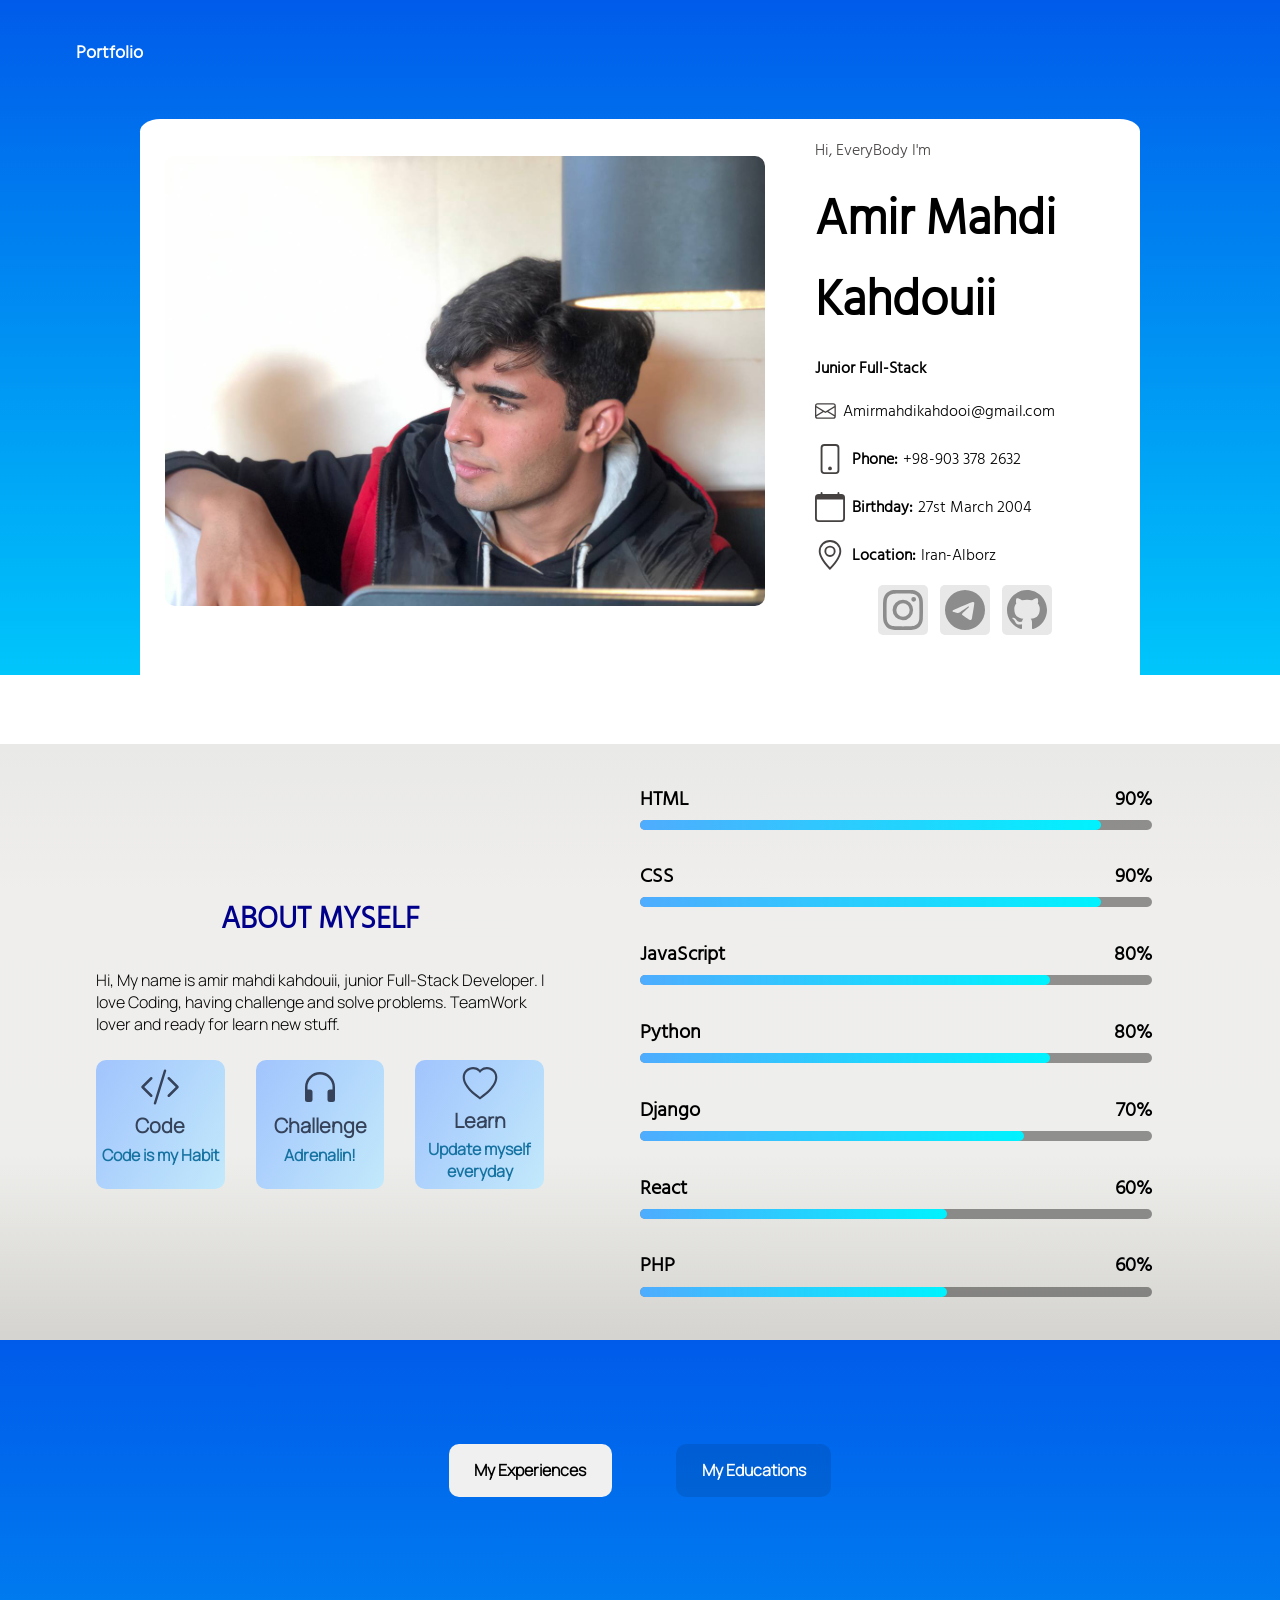
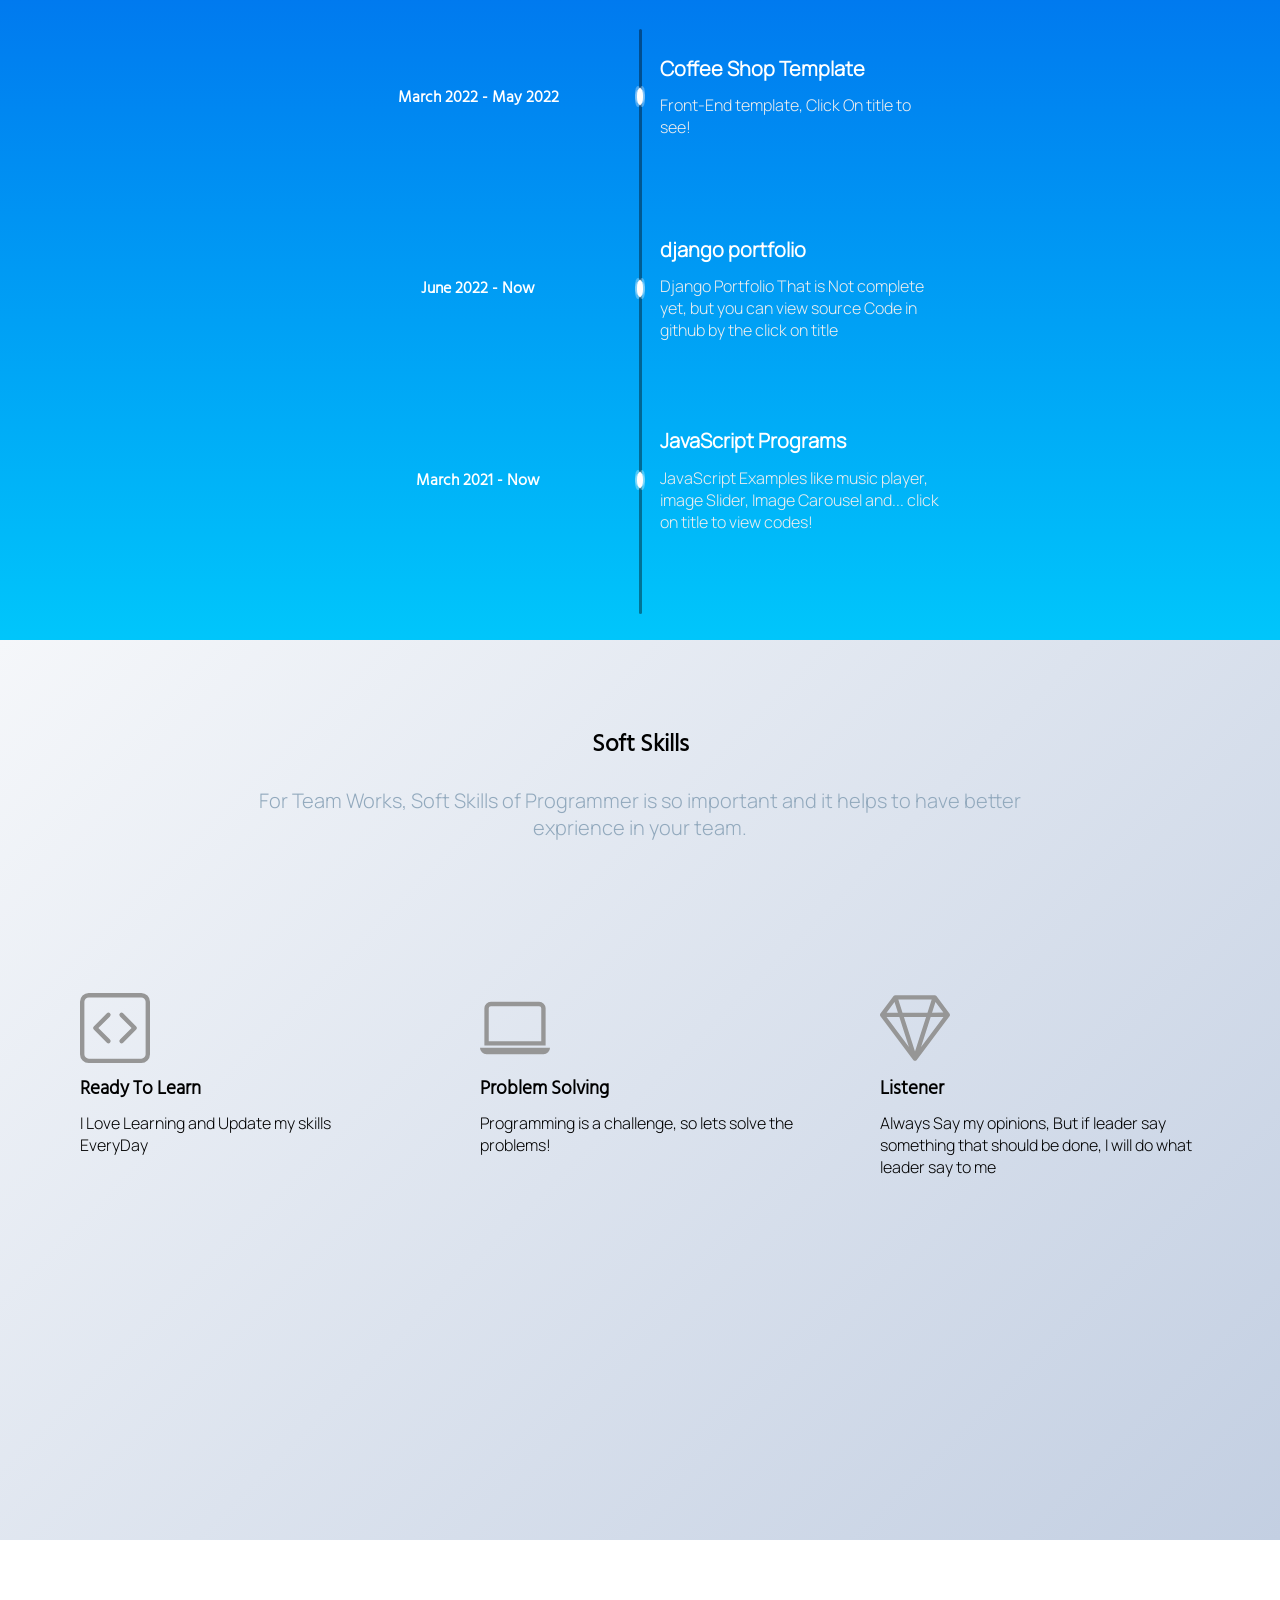
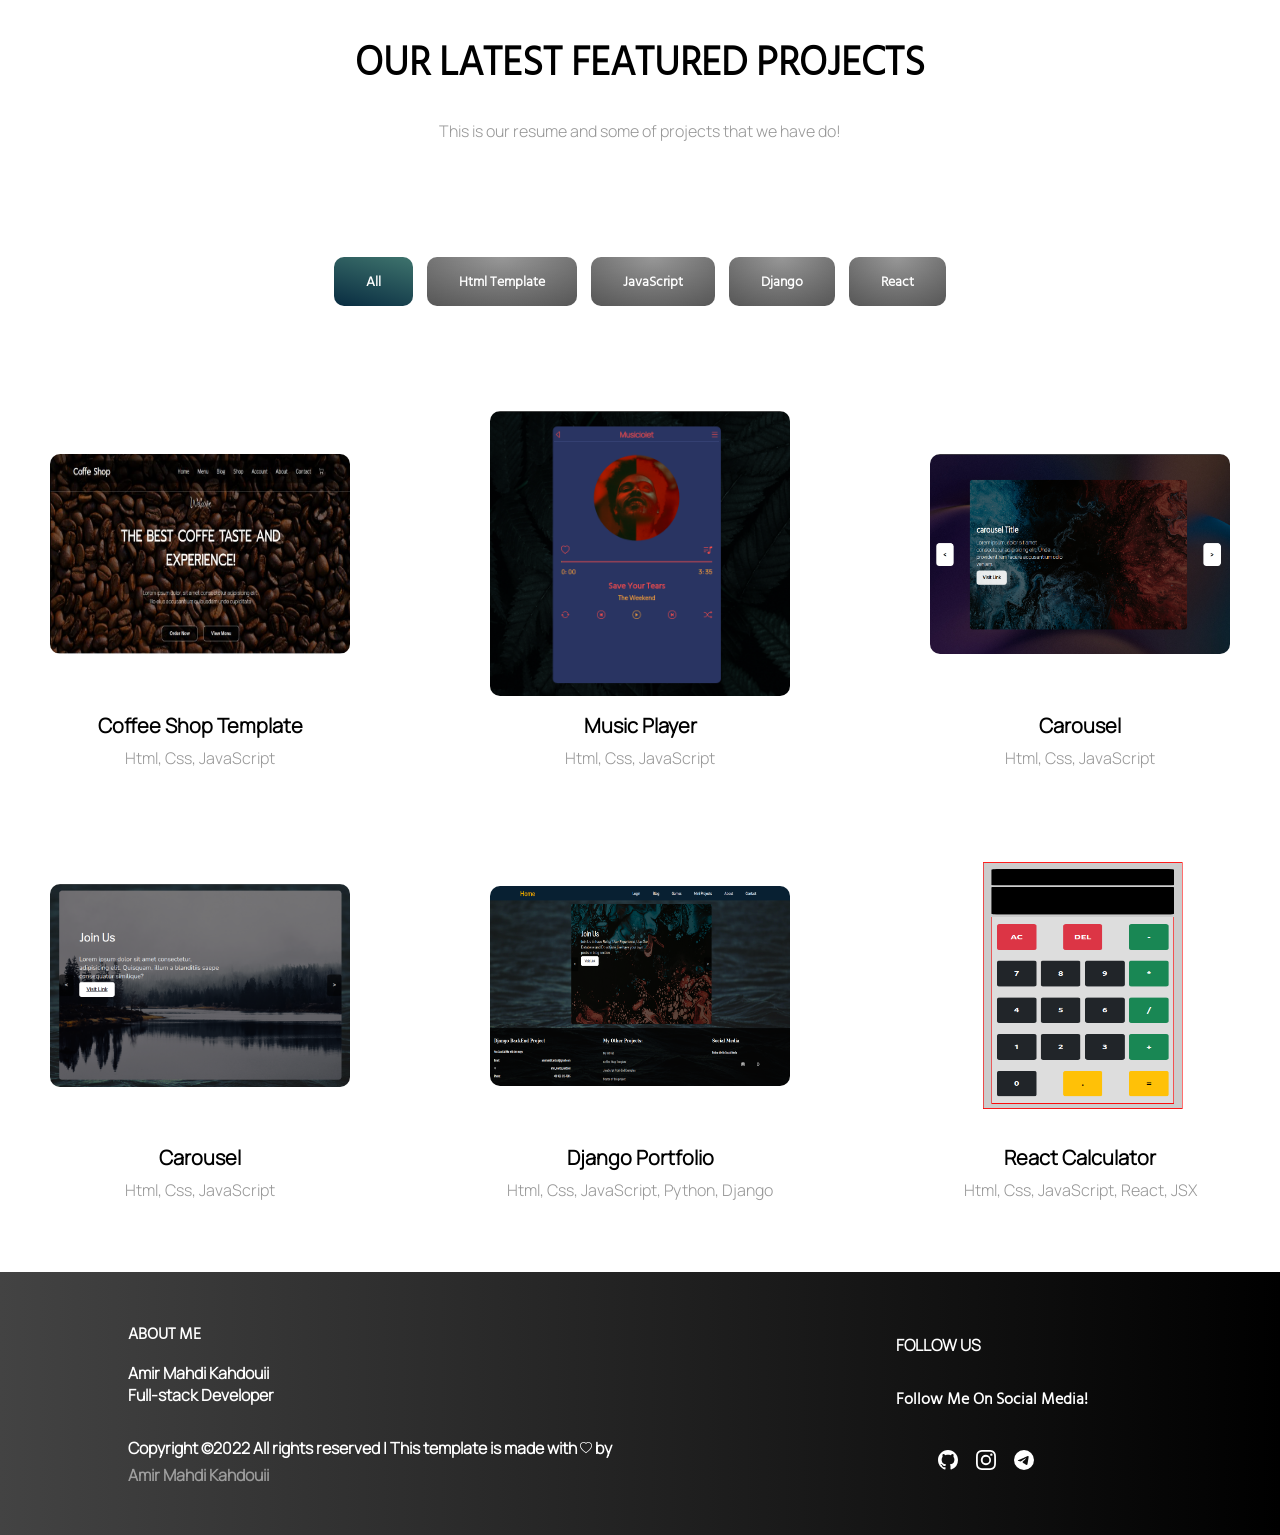
==== commit ce2a0911: "portfolio template customized to my personal portfo" ====
--- a/index.html
+++ b/index.html
@@ -15,29 +15,30 @@
         <nav class="header-menu">
             <span class="menu-icon">Portfolio</span>
             <ul class="menu-list">
-                <li class="list-items">Home</li>
-                <li class="list-items">About</li>
-                <li class="list-items">Services</li>
-                <li class="list-items">Pages</li>
-                <li class="list-items">Blog</li>
-                <li class="list-items">Contact</li>
+                <!-- ToDo: make page for this links -->
+                <!--                <li class="list-items">Home</li>-->
+                <!--                <li class="list-items">About</li>-->
+                <!--                <li class="list-items">Services</li>-->
+                <!--                <li class="list-items">Pages</li>-->
+                <!--                <li class="list-items">Blog</li>-->
+                <!--                <li class="list-items">Contact</li>-->
             </ul>
         </nav>
         <div class="info">
             <div class="person-photo">
-                600px * 500px
+                <img src="./media/profileImage/amir-kahdouii.jpg" width="100%" />
             </div>
             <div class="personal-info">
                 <span class="say-hello">Hi, EveryBody I'm</span>
                 <span class="person-name">Amir Mahdi Kahdouii</span>
-                <span class="carrier">Junior UI/UX Developer</span>
+                <span class="carrier">Junior Full-Stack</span>
                 <span class="info-item">
                     <svg xmlns="http://www.w3.org/2000/svg" width="30" height="30" fill="currentColor"
-                        class="bi bi-calendar" viewBox="0 0 16 16">
-                        <path
-                            d="M3.5 0a.5.5 0 0 1 .5.5V1h8V.5a.5.5 0 0 1 1 0V1h1a2 2 0 0 1 2 2v11a2 2 0 0 1-2 2H2a2 2 0 0 1-2-2V3a2 2 0 0 1 2-2h1V.5a.5.5 0 0 1 .5-.5zM1 4v10a1 1 0 0 0 1 1h12a1 1 0 0 0 1-1V4H1z" />
-                    </svg>
-                    Birthday: 27st March 2004
+                        class="bi bi-envelope" viewBox="0 0 16 16">
+                        <path
+                            d="M0 4a2 2 0 0 1 2-2h12a2 2 0 0 1 2 2v8a2 2 0 0 1-2 2H2a2 2 0 0 1-2-2V4Zm2-1a1 1 0 0 0-1 1v.217l7 4.2 7-4.2V4a1 1 0 0 0-1-1H2Zm13 2.383-4.708 2.825L15 11.105V5.383Zm-.034 6.876-5.64-3.471L8 9.583l-1.326-.795-5.64 3.47A1 1 0 0 0 2 13h12a1 1 0 0 0 .966-.741ZM1 11.105l4.708-2.897L1 5.383v5.722Z" />
+                    </svg>
+                    <span class="info-item-value">Amirmahdikahdooi@gmail.com</span>
                 </span>
                 <span class="info-item">
                     <svg xmlns="http://www.w3.org/2000/svg" width="30" height="30" fill="currentColor"
@@ -46,15 +47,17 @@
                             d="M11 1a1 1 0 0 1 1 1v12a1 1 0 0 1-1 1H5a1 1 0 0 1-1-1V2a1 1 0 0 1 1-1h6zM5 0a2 2 0 0 0-2 2v12a2 2 0 0 0 2 2h6a2 2 0 0 0 2-2V2a2 2 0 0 0-2-2H5z" />
                         <path d="M8 14a1 1 0 1 0 0-2 1 1 0 0 0 0 2z" />
                     </svg>
-                    Phone: +98-903 378 2632
+                    <span class="info-item-title">Phone: </span>
+                    <span class="info-item-value">+98-903 378 2632</span>
                 </span>
                 <span class="info-item">
                     <svg xmlns="http://www.w3.org/2000/svg" width="30" height="30" fill="currentColor"
-                        class="bi bi-envelope" viewBox="0 0 16 16">
-                        <path
-                            d="M0 4a2 2 0 0 1 2-2h12a2 2 0 0 1 2 2v8a2 2 0 0 1-2 2H2a2 2 0 0 1-2-2V4Zm2-1a1 1 0 0 0-1 1v.217l7 4.2 7-4.2V4a1 1 0 0 0-1-1H2Zm13 2.383-4.708 2.825L15 11.105V5.383Zm-.034 6.876-5.64-3.471L8 9.583l-1.326-.795-5.64 3.47A1 1 0 0 0 2 13h12a1 1 0 0 0 .966-.741ZM1 11.105l4.708-2.897L1 5.383v5.722Z" />
-                    </svg>
-                    E-mail: Amirmahdikahdooi@gmail.com
+                        class="bi bi-calendar" viewBox="0 0 16 16">
+                        <path
+                            d="M3.5 0a.5.5 0 0 1 .5.5V1h8V.5a.5.5 0 0 1 1 0V1h1a2 2 0 0 1 2 2v11a2 2 0 0 1-2 2H2a2 2 0 0 1-2-2V3a2 2 0 0 1 2-2h1V.5a.5.5 0 0 1 .5-.5zM1 4v10a1 1 0 0 0 1 1h12a1 1 0 0 0 1-1V4H1z" />
+                    </svg>
+                    <span class="info-item-title">Birthday: </span>
+                    <span class="info-item-value">27st March 2004</span>
                 </span>
                 <span class="info-item">
                     <svg xmlns="http://www.w3.org/2000/svg" width="30" height="30" fill="currentColor"
@@ -63,30 +66,31 @@
                             d="M12.166 8.94c-.524 1.062-1.234 2.12-1.96 3.07A31.493 31.493 0 0 1 8 14.58a31.481 31.481 0 0 1-2.206-2.57c-.726-.95-1.436-2.008-1.96-3.07C3.304 7.867 3 6.862 3 6a5 5 0 0 1 10 0c0 .862-.305 1.867-.834 2.94zM8 16s6-5.686 6-10A6 6 0 0 0 2 6c0 4.314 6 10 6 10z" />
                         <path d="M8 8a2 2 0 1 1 0-4 2 2 0 0 1 0 4zm0 1a3 3 0 1 0 0-6 3 3 0 0 0 0 6z" />
                     </svg>
-                    Location: Iran-Alborz
+                    <span class="info-item-title">Location:</span>
+                    <span class="info-item-value">Iran-Alborz</span>
                 </span>
                 <div class="social-media">
-                    <div class="link-me">
+                    <a class="link-me" href="https://www.instagram.com/amir_mahdi_kahdouii/">
                         <svg xmlns="http://www.w3.org/2000/svg" width="40" height="40" fill="currentColor"
                             class="bi bi-instagram" viewBox="0 0 16 16">
                             <path
                                 d="M8 0C5.829 0 5.556.01 4.703.048 3.85.088 3.269.222 2.76.42a3.917 3.917 0 0 0-1.417.923A3.927 3.927 0 0 0 .42 2.76C.222 3.268.087 3.85.048 4.7.01 5.555 0 5.827 0 8.001c0 2.172.01 2.444.048 3.297.04.852.174 1.433.372 1.942.205.526.478.972.923 1.417.444.445.89.719 1.416.923.51.198 1.09.333 1.942.372C5.555 15.99 5.827 16 8 16s2.444-.01 3.298-.048c.851-.04 1.434-.174 1.943-.372a3.916 3.916 0 0 0 1.416-.923c.445-.445.718-.891.923-1.417.197-.509.332-1.09.372-1.942C15.99 10.445 16 10.173 16 8s-.01-2.445-.048-3.299c-.04-.851-.175-1.433-.372-1.941a3.926 3.926 0 0 0-.923-1.417A3.911 3.911 0 0 0 13.24.42c-.51-.198-1.092-.333-1.943-.372C10.443.01 10.172 0 7.998 0h.003zm-.717 1.442h.718c2.136 0 2.389.007 3.232.046.78.035 1.204.166 1.486.275.373.145.64.319.92.599.28.28.453.546.598.92.11.281.24.705.275 1.485.039.843.047 1.096.047 3.231s-.008 2.389-.047 3.232c-.035.78-.166 1.203-.275 1.485a2.47 2.47 0 0 1-.599.919c-.28.28-.546.453-.92.598-.28.11-.704.24-1.485.276-.843.038-1.096.047-3.232.047s-2.39-.009-3.233-.047c-.78-.036-1.203-.166-1.485-.276a2.478 2.478 0 0 1-.92-.598 2.48 2.48 0 0 1-.6-.92c-.109-.281-.24-.705-.275-1.485-.038-.843-.046-1.096-.046-3.233 0-2.136.008-2.388.046-3.231.036-.78.166-1.204.276-1.486.145-.373.319-.64.599-.92.28-.28.546-.453.92-.598.282-.11.705-.24 1.485-.276.738-.034 1.024-.044 2.515-.045v.002zm4.988 1.328a.96.96 0 1 0 0 1.92.96.96 0 0 0 0-1.92zm-4.27 1.122a4.109 4.109 0 1 0 0 8.217 4.109 4.109 0 0 0 0-8.217zm0 1.441a2.667 2.667 0 1 1 0 5.334 2.667 2.667 0 0 1 0-5.334z" />
                         </svg>
-                    </div>
-                    <div class="link-me">
+                    </a>
+                    <a class="link-me" href="https://t.me/Amir_mahdi_kadhouii">
                         <svg xmlns="http://www.w3.org/2000/svg" width="40" height="40" fill="currentColor"
                             class="bi bi-telegram" viewBox="0 0 16 16">
                             <path
                                 d="M16 8A8 8 0 1 1 0 8a8 8 0 0 1 16 0zM8.287 5.906c-.778.324-2.334.994-4.666 2.01-.378.15-.577.298-.595.442-.03.243.275.339.69.47l.175.055c.408.133.958.288 1.243.294.26.006.549-.1.868-.32 2.179-1.471 3.304-2.214 3.374-2.23.05-.012.12-.026.166.016.047.041.042.12.037.141-.03.129-1.227 1.241-1.846 1.817-.193.18-.33.307-.358.336a8.154 8.154 0 0 1-.188.186c-.38.366-.664.64.015 1.088.327.216.589.393.85.571.284.194.568.387.936.629.093.06.183.125.27.187.331.236.63.448.997.414.214-.02.435-.22.547-.82.265-1.417.786-4.486.906-5.751a1.426 1.426 0 0 0-.013-.315.337.337 0 0 0-.114-.217.526.526 0 0 0-.31-.093c-.3.005-.763.166-2.984 1.09z" />
                         </svg>
-                    </div>
-                    <div class="link-me">
+                    </a>
+                    <a class="link-me" href="https://github.com/Amirmahdikahdouii">
                         <svg xmlns="http://www.w3.org/2000/svg" width="40" height="40" fill="currentColor"
-                            class="bi bi-youtube" viewBox="0 0 16 16">
-                            <path
-                                d="M8.051 1.999h.089c.822.003 4.987.033 6.11.335a2.01 2.01 0 0 1 1.415 1.42c.101.38.172.883.22 1.402l.01.104.022.26.008.104c.065.914.073 1.77.074 1.957v.075c-.001.194-.01 1.108-.082 2.06l-.008.105-.009.104c-.05.572-.124 1.14-.235 1.558a2.007 2.007 0 0 1-1.415 1.42c-1.16.312-5.569.334-6.18.335h-.142c-.309 0-1.587-.006-2.927-.052l-.17-.006-.087-.004-.171-.007-.171-.007c-1.11-.049-2.167-.128-2.654-.26a2.007 2.007 0 0 1-1.415-1.419c-.111-.417-.185-.986-.235-1.558L.09 9.82l-.008-.104A31.4 31.4 0 0 1 0 7.68v-.123c.002-.215.01-.958.064-1.778l.007-.103.003-.052.008-.104.022-.26.01-.104c.048-.519.119-1.023.22-1.402a2.007 2.007 0 0 1 1.415-1.42c.487-.13 1.544-.21 2.654-.26l.17-.007.172-.006.086-.003.171-.007A99.788 99.788 0 0 1 7.858 2h.193zM6.4 5.209v4.818l4.157-2.408L6.4 5.209z" />
-                        </svg>
-                    </div>
+                            class="bi bi-github" viewBox="0 0 16 16">
+                            <path
+                                d="M8 0C3.58 0 0 3.58 0 8c0 3.54 2.29 6.53 5.47 7.59.4.07.55-.17.55-.38 0-.19-.01-.82-.01-1.49-2.01.37-2.53-.49-2.69-.94-.09-.23-.48-.94-.82-1.13-.28-.15-.68-.52-.01-.53.63-.01 1.08.58 1.23.82.72 1.21 1.87.87 2.33.66.07-.52.28-.87.51-1.07-1.78-.2-3.64-.89-3.64-3.95 0-.87.31-1.59.82-2.15-.08-.2-.36-1.02.08-2.12 0 0 .67-.21 2.2.82.64-.18 1.32-.27 2-.27.68 0 1.36.09 2 .27 1.53-1.04 2.2-.82 2.2-.82.44 1.1.16 1.92.08 2.12.51.56.82 1.27.82 2.15 0 3.07-1.87 3.75-3.65 3.95.29.25.54.73.54 1.48 0 1.07-.01 1.93-.01 2.2 0 .21.15.46.55.38A8.012 8.012 0 0 0 16 8c0-4.42-3.58-8-8-8z" />
+                        </svg>
+                    </a>
                 </div>
             </div>
         </div>
@@ -95,12 +99,11 @@
     <section class="about-section">
         <div class="about-myself">
             <span class="about-myself-title">ABOUT MYSELF</span>
-            <div class="about-myself-note">
-                Lorem ipsum dolor sit amet consectetur adipisicing elit. Nostrum exercitationem sunt totam sint neque
-                similique quo enim nemo, laudantium soluta?
-                Lorem, ipsum dolor sit amet consectetur adipisicing elit. Quis tempore doloremque, excepturi sit
-                quisquam voluptatem cum eos itaque? Atque, sint?
-            </div>
+            <p class="about-myself-note">
+                Hi, My name is amir mahdi kahdouii, junior Full-Stack Developer.
+                I love Coding, having challenge and solve problems.
+                TeamWork lover and ready for learn new stuff.
+            </p>
             <div class="about-achievements-container">
                 <div class="achievement-item">
                     <svg xmlns="http://www.w3.org/2000/svg" width="40" height="40" fill="currentColor"
@@ -109,7 +112,7 @@
                             d="M10.478 1.647a.5.5 0 1 0-.956-.294l-4 13a.5.5 0 0 0 .956.294l4-13zM4.854 4.146a.5.5 0 0 1 0 .708L1.707 8l3.147 3.146a.5.5 0 0 1-.708.708l-3.5-3.5a.5.5 0 0 1 0-.708l3.5-3.5a.5.5 0 0 1 .708 0zm6.292 0a.5.5 0 0 0 0 .708L14.293 8l-3.147 3.146a.5.5 0 0 0 .708.708l3.5-3.5a.5.5 0 0 0 0-.708l-3.5-3.5a.5.5 0 0 0-.708 0z" />
                     </svg>
                     <span class="achievement-item-name">Code</span>
-                    <span class="achievement-item-description">Code is my Habit.</span>
+                    <span class="achievement-item-description">Code is my Habit</span>
                 </div>
                 <div class="achievement-item">
                     <svg xmlns="http://www.w3.org/2000/svg" width="40" height="40" fill="currentColor"
@@ -117,8 +120,8 @@
                         <path
                             d="M8 3a5 5 0 0 0-5 5v1h1a1 1 0 0 1 1 1v3a1 1 0 0 1-1 1H3a1 1 0 0 1-1-1V8a6 6 0 1 1 12 0v5a1 1 0 0 1-1 1h-1a1 1 0 0 1-1-1v-3a1 1 0 0 1 1-1h1V8a5 5 0 0 0-5-5z" />
                     </svg>
-                    <span class="achievement-item-name">Music</span>
-                    <span class="achievement-item-description">Music is like a blood.</span>
+                    <span class="achievement-item-name">Challenge</span>
+                    <span class="achievement-item-description">Adrenalin!</span>
                 </div>
                 <div class="achievement-item">
                     <svg xmlns="http://www.w3.org/2000/svg" width="40" height="40" fill="currentColor"
@@ -126,8 +129,8 @@
                         <path
                             d="m8 2.748-.717-.737C5.6.281 2.514.878 1.4 3.053c-.523 1.023-.641 2.5.314 4.385.92 1.815 2.834 3.989 6.286 6.357 3.452-2.368 5.365-4.542 6.286-6.357.955-1.886.838-3.362.314-4.385C13.486.878 10.4.28 8.717 2.01L8 2.748zM8 15C-7.333 4.868 3.279-3.04 7.824 1.143c.06.055.119.112.176.171a3.12 3.12 0 0 1 .176-.17C12.72-3.042 23.333 4.867 8 15z" />
                     </svg>
-                    <span class="achievement-item-name">Love</span>
-                    <span class="achievement-item-description">I need Love In My Life!</span>
+                    <span class="achievement-item-name">Learn</span>
+                    <span class="achievement-item-description">Update myself everyday</span>
                 </div>
             </div>
         </div>
@@ -164,6 +167,26 @@
 
             <div class="skill">
                 <div class="skill-name">
+                    <span>Python</span>
+                    <span>80%</span>
+                </div>
+                <div class="progress-bar">
+                    <div class="progress-bar-fill python"></div>
+                </div>
+            </div>
+
+            <div class="skill">
+                <div class="skill-name">
+                    <span>Django</span>
+                    <span>70%</span>
+                </div>
+                <div class="progress-bar">
+                    <div class="progress-bar-fill django"></div>
+                </div>
+            </div>
+
+            <div class="skill">
+                <div class="skill-name">
                     <span>React</span>
                     <span>60%</span>
                 </div>
@@ -174,21 +197,11 @@
 
             <div class="skill">
                 <div class="skill-name">
-                    <span>Python</span>
-                    <span>70%</span>
-                </div>
-                <div class="progress-bar">
-                    <div class="progress-bar-fill python"></div>
-                </div>
-            </div>
-
-            <div class="skill">
-                <div class="skill-name">
-                    <span>Django</span>
-                    <span>85%</span>
-                </div>
-                <div class="progress-bar">
-                    <div class="progress-bar-fill django"></div>
+                    <span>PHP</span>
+                    <span>60%</span>
+                </div>
+                <div class="progress-bar">
+                    <div class="progress-bar-fill php"></div>
                 </div>
             </div>
         </div>
@@ -212,40 +225,41 @@
         <div class="experiences-list-container" id="experiences-list">
 
             <div class="experiences-list-row">
-                <span class="experiences-date">March 2019 until March 2020</span>
-                <span class="experiences-list-circle"></span>
-                <div class="experience-description">
-                    <h3 class="experience-title">BookStore</h3>
-                    <span class="experience-carrier">
-                        Junior Developer
-                        <br>
-                        Tehran, Iran
-                    </span>
-                </div>
-            </div>
-
-            <div class="experiences-list-row">
-                <span class="experiences-date">March 2020 until April 2020</span>
-                <span class="experiences-list-circle"></span>
-                <div class="experience-description">
-                    <h3 class="experience-title">Recovery</h3>
-                    <span class="experience-carrier">
-                        Junior Developer
-                        <br>
-                        Home
-                    </span>
-                </div>
-            </div>
-
-            <div class="experiences-list-row">
-                <span class="experiences-date">March 2020 until now</span>
-                <span class="experiences-list-circle"></span>
-                <div class="experience-description">
-                    <h3 class="experience-title">Store Shop</h3>
-                    <span class="experience-carrier">
-                        Junior Developer
-                        <br>
-                        Santa Mania, Los angeles
+                <span class="experiences-date">March 2022 - May 2022</span>
+                <span class="experiences-list-circle"></span>
+                <div class="experience-description">
+                    <a class="experience-title" href="https://amirmahdikahdouii.github.io/Coffee-Shop-Template/">Coffee
+                        Shop
+                        Template</a>
+                    <span class="experience-carrier">
+                        Front-End template, Click On title to see!
+                    </span>
+                </div>
+            </div>
+
+            <div class="experiences-list-row">
+                <span class="experiences-date">June 2022 - Now</span>
+                <span class="experiences-list-circle"></span>
+                <div class="experience-description">
+                    <a class="experience-title"
+                        href="https://github.com/Amirmahdikahdouii/Django-Back-End-Project">django portfolio</a>
+                    <span class="experience-carrier">
+                        Django Portfolio That is Not complete yet,
+                        but you can view source Code in github by the click on title
+                    </span>
+                </div>
+            </div>
+
+            <div class="experiences-list-row">
+                <span class="experiences-date">March 2021 - Now</span>
+                <span class="experiences-list-circle"></span>
+                <div class="experience-description">
+                    <a class="experience-title"
+                        href="https://github.com/Amirmahdikahdouii/JavaScript-programs-examples">JavaScript
+                        Programs</a>
+                    <span class="experience-carrier">
+                        JavaScript Examples like music player, image Slider, Image Carousel and...
+                        click on title to view codes!
                     </span>
                 </div>
             </div>
@@ -299,9 +313,9 @@
 
     <section class="offerings-to-my-clients-section">
         <div class="offering-section-header">
-            <h1>OFFERINGS TO MY CLIENTS</h1>
-            <p>Lorem ipsum dolor sit amet, consectetur adipisicing elit. Vero, repudiandae dicta. Modi molestiae
-                voluptatibus, sapiente at ex consectetur dolor tenetur!</p>
+            <h1>Soft Skills</h1>
+            <p>For Team Works, Soft Skills of Programmer is so important and it helps to have better exprience in your
+                team.</p>
         </div>
 
         <div class="offering-section-footer">
@@ -313,8 +327,8 @@
                     <path
                         d="M6.854 4.646a.5.5 0 0 1 0 .708L4.207 8l2.647 2.646a.5.5 0 0 1-.708.708l-3-3a.5.5 0 0 1 0-.708l3-3a.5.5 0 0 1 .708 0zm2.292 0a.5.5 0 0 0 0 .708L11.793 8l-2.647 2.646a.5.5 0 0 0 .708.708l3-3a.5.5 0 0 0 0-.708l-3-3a.5.5 0 0 0-.708 0z" />
                 </svg>
-                <h3>Code with us!</h3>
-                <p>Lorem ipsum dolor sit amet consectetur adipisicing elit. Soluta, quis!</p>
+                <h3>Ready To Learn</h3>
+                <p>I Love Learning and Update my skills EveryDay</p>
 
             </div>
             <div class="offering-footer-sections">
@@ -323,8 +337,8 @@
                     <path
                         d="M13.5 3a.5.5 0 0 1 .5.5V11H2V3.5a.5.5 0 0 1 .5-.5h11zm-11-1A1.5 1.5 0 0 0 1 3.5V12h14V3.5A1.5 1.5 0 0 0 13.5 2h-11zM0 12.5h16a1.5 1.5 0 0 1-1.5 1.5h-13A1.5 1.5 0 0 1 0 12.5z" />
                 </svg>
-                <h3>We take your projects!</h3>
-                <p>Lorem ipsum dolor sit amet consectetur adipisicing elit. Soluta, quis!</p>
+                <h3>Problem Solving</h3>
+                <p>Programming is a challenge, so lets solve the problems!</p>
             </div>
             <div class="offering-footer-sections">
                 <svg xmlns="http://www.w3.org/2000/svg" width="70" height="70" fill="currentColor" class="bi bi-gem"
@@ -332,8 +346,9 @@
                     <path
                         d="M3.1.7a.5.5 0 0 1 .4-.2h9a.5.5 0 0 1 .4.2l2.976 3.974c.149.185.156.45.01.644L8.4 15.3a.5.5 0 0 1-.8 0L.1 5.3a.5.5 0 0 1 0-.6l3-4zm11.386 3.785-1.806-2.41-.776 2.413 2.582-.003zm-3.633.004.961-2.989H4.186l.963 2.995 5.704-.006zM5.47 5.495 8 13.366l2.532-7.876-5.062.005zm-1.371-.999-.78-2.422-1.818 2.425 2.598-.003zM1.499 5.5l5.113 6.817-2.192-6.82L1.5 5.5zm7.889 6.817 5.123-6.83-2.928.002-2.195 6.828z" />
                 </svg>
-                <h3>We're Special!</h3>
-                <p>Lorem ipsum dolor sit amet consectetur adipisicing elit. Soluta, quis!</p>
+                <h3>Listener</h3>
+                <p>Always Say my opinions, But if leader say something that should be done, I will do what leader say to
+                    me</p>
             </div>
         </div>
     </section>
@@ -344,293 +359,127 @@
             <p>This is our resume and some of projects that we have do!</p>
         </div>
         <div class="projects-main-container">
-            <div class="projects-filters">
-                <a href="#" class="project-fliter project-filter-active">All</a>
-                <a href="#" class="project-fliter">UI</a>
-                <a href="#" class="project-fliter">UX</a>
-                <a href="#" class="project-fliter">Django</a>
-                <a href="#" class="project-fliter">React</a>
+            <div class="projects-filters-container">
+                <button href="#" class="project-filter-button project-filter-button-active"
+                    id="project-filter-button-all">All</button>
+                <button href="#" class="project-filter-button" id="project-filter-button-html-template">Html
+                    Template</button>
+                <button href="#" class="project-filter-button" id="project-filter-button-javascript">JavaScript</button>
+                <button href="#" class="project-filter-button" id="project-filter-button-django">Django</button>
+                <button href="#" class="project-filter-button" id="project-filter-button-react">React</button>
             </div>
 
             <div class="projects-container">
-                <div class="project-item">
-                    <div class="project-item-picture">300px * 300px</div>
-                    <h1 class="project-item-title">
-                        <a href="#">Store Template</a>
-                    </h1>
-                    <span class="project-item-comment">React Project</span>
-                </div>
-                <div class="project-item">
-                    <div class="project-item-picture">300px * 300px</div>
-                    <h1 class="project-item-title">
-                        <a href="#">Store Template</a>
-                    </h1>
-                    <span class="project-item-comment">React Project</span>
-                </div>
-                <div class="project-item">
-                    <div class="project-item-picture">300px * 300px</div>
-                    <h1 class="project-item-title">
-                        <a href="#">Store Template</a>
-                    </h1>
-                    <span class="project-item-comment">React Project</span>
-                </div>
-                <div class="project-item">
-                    <div class="project-item-picture">300px * 300px</div>
-                    <h1 class="project-item-title">
-                        <a href="#">Store Template</a>
-                    </h1>
-                    <span class="project-item-comment">React Project</span>
-                </div>
-                <div class="project-item">
-                    <div class="project-item-picture">300px * 300px</div>
-                    <h1 class="project-item-title">
-                        <a href="#">Store Template</a>
-                    </h1>
-                    <span class="project-item-comment">React Project</span>
-                </div>
-                <div class="project-item">
-                    <div class="project-item-picture">300px * 300px</div>
-                    <h1 class="project-item-title">
-                        <a href="#">Store Template</a>
-                    </h1>
-                    <span class="project-item-comment">React Project</span>
-                </div>
-                <div class="project-item">
-                    <div class="project-item-picture">300px * 300px</div>
-                    <h1 class="project-item-title">
-                        <a href="#">Store Template</a>
-                    </h1>
-                    <span class="project-item-comment">React Project</span>
-                </div>
-                <div class="project-item">
-                    <div class="project-item-picture">300px * 300px</div>
-                    <h1 class="project-item-title">
-                        <a href="#">Store Template</a>
-                    </h1>
-                    <span class="project-item-comment">React Project</span>
-                </div>
-                <div class="project-item">
-                    <div class="project-item-picture">300px * 300px</div>
-                    <h1 class="project-item-title">
-                        <a href="#">Store Template</a>
-                    </h1>
-                    <span class="project-item-comment">React Project</span>
-                </div>
-            </div>
-
-            <div class="load-more">
+                <div class="project-item project-item-active project-item-html-template-category">
+                    <a class="project-item-picture-container"
+                        href="https://amirmahdikahdouii.github.io/Coffee-Shop-Template/">
+                        <img src="./media/projectsImages/coffee-shop-template.jpg" class="project-item-picture" />
+                    </a>
+                    <a class="project-item-title"
+                        href="https://github.com/Amirmahdikahdouii/Coffee-Shop-Template">Coffee Shop Template</a>
+                    <span class="project-item-comment">Html, Css, JavaScript</span>
+                </div>
+                <div class="project-item project-item-active project-item-javascript-category">
+                    <a class="project-item-picture-container"
+                        href="https://github.com/Amirmahdikahdouii/JavaScript-programs-examples/tree/main/musicPlayer">
+                        <img src="./media/projectsImages/music-player.png" class="project-item-picture" />
+                    </a>
+                    <a class="project-item-title"
+                        href="https://github.com/Amirmahdikahdouii/JavaScript-programs-examples">Music Player</a>
+                    <span class="project-item-comment">Html, Css, JavaScript</span>
+                </div>
+                <div class="project-item project-item-active project-item-javascript-category">
+                    <a class="project-item-picture-container"
+                        href="https://github.com/Amirmahdikahdouii/JavaScript-programs-examples/tree/main/Carousel2">
+                        <img src="./media/projectsImages/carousel.png" class="project-item-picture" />
+                    </a>
+                    <a class="project-item-title"
+                        href="https://github.com/Amirmahdikahdouii/JavaScript-programs-examples">Carousel</a>
+                    <span class="project-item-comment">Html, Css, JavaScript</span>
+                </div>
+                <div class="project-item project-item-active project-item-javascript-category">
+                    <a class="project-item-picture-container"
+                        href="https://github.com/Amirmahdikahdouii/JavaScript-programs-examples/tree/main/Carousel">
+                        <img src="./media/projectsImages/carousel-2.png" class="project-item-picture" />
+                    </a>
+                    <a class="project-item-title"
+                        href="https://github.com/Amirmahdikahdouii/JavaScript-programs-examples">Carousel</a>
+                    <span class="project-item-comment">Html, Css, JavaScript</span>
+                </div>
+                <div class="project-item project-item-active project-item-django-category">
+                    <a class="project-item-picture-container"
+                        href="https://github.com/Amirmahdikahdouii/Django-Back-End-Project">
+                        <img src="./media/projectsImages/Django-backend-project.png" class="project-item-picture" />
+                    </a>
+                    <a class="project-item-title"
+                        href="https://github.com/Amirmahdikahdouii/Django-Back-End-Project">Django Portfolio</a>
+                    <span class="project-item-comment">Html, Css, JavaScript, Python, Django</span>
+                </div>
+                <div
+                    class="project-item project-item-active project-item-react-category project-item-javascript-category">
+                    <a class="project-item-picture-container"
+                        href="https://github.com/Amirmahdikahdouii/React-Calculator">
+                        <img src="./media/projectsImages/React-Calculetor.png" class="project-item-picture" />
+                    </a>
+                    <a class="project-item-title" href="https://github.com/Amirmahdikahdouii/React-Calculator">React
+                        Calculator</a>
+                    <span class="project-item-comment">Html, Css, JavaScript, React, JSX</span>
+                </div>
+            </div>
+            <!-- Button for loading more projects -->
+            <div class="load-more" style="display: none;">
                 <button class="load-more-button" type="button">LOAD MORE</button>
             </div>
         </div>
-
-        <div class="comments-container">
-            <div class="comments-header">
-                <h1 class="comments-header-title">OUR CUSTOMERS COMMENTS</h1>
-                <p class="comments-header-description">Lorem ipsum dolor, sit amet consectetur adipisicing elit.
-                    Suscipit atque consequatur dicta,
-                    voluptatibus quidem voluptatum!</p>
-            </div>
-
-            <div class="comments">
-                <div class="comment">
-                    <p class="comment-message">
-                        Lorem ipsum dolor sit amet consectetur adipisicing elit. Rerum expedita numquam labore accusamus
-                        accusantium cumque vel molestias quis.
-                    </p>
-                    <h3 class="commenter-name">Tom Hardy</h3>
-                    <div class="comment-rate-container">
-                        <a href="#">
-                            <svg xmlns="http://www.w3.org/2000/svg" width="16" height="16" fill="currentColor"
-                                class="bi bi-star-fill" viewBox="0 0 16 16">
-                                <path
-                                    d="M3.612 15.443c-.386.198-.824-.149-.746-.592l.83-4.73L.173 6.765c-.329-.314-.158-.888.283-.95l4.898-.696L7.538.792c.197-.39.73-.39.927 0l2.184 4.327 4.898.696c.441.062.612.636.282.95l-3.522 3.356.83 4.73c.078.443-.36.79-.746.592L8 13.187l-4.389 2.256z" />
-                            </svg>
-                        </a>
-                        <a href="#">
-                            <svg xmlns="http://www.w3.org/2000/svg" width="16" height="16" fill="currentColor"
-                                class="bi bi-star-fill" viewBox="0 0 16 16">
-                                <path
-                                    d="M3.612 15.443c-.386.198-.824-.149-.746-.592l.83-4.73L.173 6.765c-.329-.314-.158-.888.283-.95l4.898-.696L7.538.792c.197-.39.73-.39.927 0l2.184 4.327 4.898.696c.441.062.612.636.282.95l-3.522 3.356.83 4.73c.078.443-.36.79-.746.592L8 13.187l-4.389 2.256z" />
-                            </svg>
-                        </a>
-                        <a href="#">
-                            <svg xmlns="http://www.w3.org/2000/svg" width="16" height="16" fill="currentColor"
-                                class="bi bi-star-fill" viewBox="0 0 16 16">
-                                <path
-                                    d="M3.612 15.443c-.386.198-.824-.149-.746-.592l.83-4.73L.173 6.765c-.329-.314-.158-.888.283-.95l4.898-.696L7.538.792c.197-.39.73-.39.927 0l2.184 4.327 4.898.696c.441.062.612.636.282.95l-3.522 3.356.83 4.73c.078.443-.36.79-.746.592L8 13.187l-4.389 2.256z" />
-                            </svg>
-                        </a>
-                        <a href="#">
-                            <svg xmlns="http://www.w3.org/2000/svg" width="16" height="16" fill="currentColor"
-                                class="bi bi-star-fill" viewBox="0 0 16 16">
-                                <path
-                                    d="M3.612 15.443c-.386.198-.824-.149-.746-.592l.83-4.73L.173 6.765c-.329-.314-.158-.888.283-.95l4.898-.696L7.538.792c.197-.39.73-.39.927 0l2.184 4.327 4.898.696c.441.062.612.636.282.95l-3.522 3.356.83 4.73c.078.443-.36.79-.746.592L8 13.187l-4.389 2.256z" />
-                            </svg>
-                        </a>
-                        <a href="#">
-                            <svg xmlns="http://www.w3.org/2000/svg" width="16" height="16" fill="currentColor"
-                                class="bi bi-star" viewBox="0 0 16 16">
-                                <path
-                                    d="M2.866 14.85c-.078.444.36.791.746.593l4.39-2.256 4.389 2.256c.386.198.824-.149.746-.592l-.83-4.73 3.522-3.356c.33-.314.16-.888-.282-.95l-4.898-.696L8.465.792a.513.513 0 0 0-.927 0L5.354 5.12l-4.898.696c-.441.062-.612.636-.283.95l3.523 3.356-.83 4.73zm4.905-2.767-3.686 1.894.694-3.957a.565.565 0 0 0-.163-.505L1.71 6.745l4.052-.576a.525.525 0 0 0 .393-.288L8 2.223l1.847 3.658a.525.525 0 0 0 .393.288l4.052.575-2.906 2.77a.565.565 0 0 0-.163.506l.694 3.957-3.686-1.894a.503.503 0 0 0-.461 0z" />
-                            </svg>
-                        </a>
-                    </div>
-                </div>
-                <div class="comment">
-                    <p class="comment-message">
-                        Lorem ipsum dolor sit amet consectetur adipisicing elit. Rerum expedita numquam labore accusamus
-                        accusantium cumque vel molestias quis.
-                    </p>
-                    <h3 class="commenter-name">Tom Hardy</h3>
-                    <div class="comment-rate-container">
-                        <a href="#">
-                            <svg xmlns="http://www.w3.org/2000/svg" width="16" height="16" fill="currentColor"
-                                class="bi bi-star-fill" viewBox="0 0 16 16">
-                                <path
-                                    d="M3.612 15.443c-.386.198-.824-.149-.746-.592l.83-4.73L.173 6.765c-.329-.314-.158-.888.283-.95l4.898-.696L7.538.792c.197-.39.73-.39.927 0l2.184 4.327 4.898.696c.441.062.612.636.282.95l-3.522 3.356.83 4.73c.078.443-.36.79-.746.592L8 13.187l-4.389 2.256z" />
-                            </svg>
-                        </a>
-                        <a href="#">
-                            <svg xmlns="http://www.w3.org/2000/svg" width="16" height="16" fill="currentColor"
-                                class="bi bi-star-fill" viewBox="0 0 16 16">
-                                <path
-                                    d="M3.612 15.443c-.386.198-.824-.149-.746-.592l.83-4.73L.173 6.765c-.329-.314-.158-.888.283-.95l4.898-.696L7.538.792c.197-.39.73-.39.927 0l2.184 4.327 4.898.696c.441.062.612.636.282.95l-3.522 3.356.83 4.73c.078.443-.36.79-.746.592L8 13.187l-4.389 2.256z" />
-                            </svg>
-                        </a>
-                        <a href="#">
-                            <svg xmlns="http://www.w3.org/2000/svg" width="16" height="16" fill="currentColor"
-                                class="bi bi-star-fill" viewBox="0 0 16 16">
-                                <path
-                                    d="M3.612 15.443c-.386.198-.824-.149-.746-.592l.83-4.73L.173 6.765c-.329-.314-.158-.888.283-.95l4.898-.696L7.538.792c.197-.39.73-.39.927 0l2.184 4.327 4.898.696c.441.062.612.636.282.95l-3.522 3.356.83 4.73c.078.443-.36.79-.746.592L8 13.187l-4.389 2.256z" />
-                            </svg>
-                        </a>
-                        <a href="#">
-                            <svg xmlns="http://www.w3.org/2000/svg" width="16" height="16" fill="currentColor"
-                                class="bi bi-star-fill" viewBox="0 0 16 16">
-                                <path
-                                    d="M3.612 15.443c-.386.198-.824-.149-.746-.592l.83-4.73L.173 6.765c-.329-.314-.158-.888.283-.95l4.898-.696L7.538.792c.197-.39.73-.39.927 0l2.184 4.327 4.898.696c.441.062.612.636.282.95l-3.522 3.356.83 4.73c.078.443-.36.79-.746.592L8 13.187l-4.389 2.256z" />
-                            </svg>
-                        </a>
-                        <a href="#">
-                            <svg xmlns="http://www.w3.org/2000/svg" width="16" height="16" fill="currentColor"
-                                class="bi bi-star" viewBox="0 0 16 16">
-                                <path
-                                    d="M2.866 14.85c-.078.444.36.791.746.593l4.39-2.256 4.389 2.256c.386.198.824-.149.746-.592l-.83-4.73 3.522-3.356c.33-.314.16-.888-.282-.95l-4.898-.696L8.465.792a.513.513 0 0 0-.927 0L5.354 5.12l-4.898.696c-.441.062-.612.636-.283.95l3.523 3.356-.83 4.73zm4.905-2.767-3.686 1.894.694-3.957a.565.565 0 0 0-.163-.505L1.71 6.745l4.052-.576a.525.525 0 0 0 .393-.288L8 2.223l1.847 3.658a.525.525 0 0 0 .393.288l4.052.575-2.906 2.77a.565.565 0 0 0-.163.506l.694 3.957-3.686-1.894a.503.503 0 0 0-.461 0z" />
-                            </svg>
-                        </a>
-                    </div>
-                </div>
-                <div class="comment">
-                    <p class="comment-message">
-                        Lorem ipsum dolor sit amet consectetur adipisicing elit. Rerum expedita numquam labore accusamus
-                        accusantium cumque vel molestias quis.
-                    </p>
-                    <h3 class="commenter-name">Tom Hardy</h3>
-                    <div class="comment-rate-container">
-                        <a href="#">
-                            <svg xmlns="http://www.w3.org/2000/svg" width="16" height="16" fill="currentColor"
-                                class="bi bi-star-fill" viewBox="0 0 16 16">
-                                <path
-                                    d="M3.612 15.443c-.386.198-.824-.149-.746-.592l.83-4.73L.173 6.765c-.329-.314-.158-.888.283-.95l4.898-.696L7.538.792c.197-.39.73-.39.927 0l2.184 4.327 4.898.696c.441.062.612.636.282.95l-3.522 3.356.83 4.73c.078.443-.36.79-.746.592L8 13.187l-4.389 2.256z" />
-                            </svg>
-                        </a>
-                        <a href="#">
-                            <svg xmlns="http://www.w3.org/2000/svg" width="16" height="16" fill="currentColor"
-                                class="bi bi-star-fill" viewBox="0 0 16 16">
-                                <path
-                                    d="M3.612 15.443c-.386.198-.824-.149-.746-.592l.83-4.73L.173 6.765c-.329-.314-.158-.888.283-.95l4.898-.696L7.538.792c.197-.39.73-.39.927 0l2.184 4.327 4.898.696c.441.062.612.636.282.95l-3.522 3.356.83 4.73c.078.443-.36.79-.746.592L8 13.187l-4.389 2.256z" />
-                            </svg>
-                        </a>
-                        <a href="#">
-                            <svg xmlns="http://www.w3.org/2000/svg" width="16" height="16" fill="currentColor"
-                                class="bi bi-star-fill" viewBox="0 0 16 16">
-                                <path
-                                    d="M3.612 15.443c-.386.198-.824-.149-.746-.592l.83-4.73L.173 6.765c-.329-.314-.158-.888.283-.95l4.898-.696L7.538.792c.197-.39.73-.39.927 0l2.184 4.327 4.898.696c.441.062.612.636.282.95l-3.522 3.356.83 4.73c.078.443-.36.79-.746.592L8 13.187l-4.389 2.256z" />
-                            </svg>
-                        </a>
-                        <a href="#">
-                            <svg xmlns="http://www.w3.org/2000/svg" width="16" height="16" fill="currentColor"
-                                class="bi bi-star-fill" viewBox="0 0 16 16">
-                                <path
-                                    d="M3.612 15.443c-.386.198-.824-.149-.746-.592l.83-4.73L.173 6.765c-.329-.314-.158-.888.283-.95l4.898-.696L7.538.792c.197-.39.73-.39.927 0l2.184 4.327 4.898.696c.441.062.612.636.282.95l-3.522 3.356.83 4.73c.078.443-.36.79-.746.592L8 13.187l-4.389 2.256z" />
-                            </svg>
-                        </a>
-                        <a href="#">
-                            <svg xmlns="http://www.w3.org/2000/svg" width="16" height="16" fill="currentColor"
-                                class="bi bi-star" viewBox="0 0 16 16">
-                                <path
-                                    d="M2.866 14.85c-.078.444.36.791.746.593l4.39-2.256 4.389 2.256c.386.198.824-.149.746-.592l-.83-4.73 3.522-3.356c.33-.314.16-.888-.282-.95l-4.898-.696L8.465.792a.513.513 0 0 0-.927 0L5.354 5.12l-4.898.696c-.441.062-.612.636-.283.95l3.523 3.356-.83 4.73zm4.905-2.767-3.686 1.894.694-3.957a.565.565 0 0 0-.163-.505L1.71 6.745l4.052-.576a.525.525 0 0 0 .393-.288L8 2.223l1.847 3.658a.525.525 0 0 0 .393.288l4.052.575-2.906 2.77a.565.565 0 0 0-.163.506l.694 3.957-3.686-1.894a.503.503 0 0 0-.461 0z" />
-                            </svg>
-                        </a>
-                    </div>
-                </div>
-            </div>
-
-
-            <div class="footer">
-                <div class="footer-item about-site">
-                    <h4 class="footer-about-title">ABOUT ME</h4>
-                    <p class="about-message">Lorem ipsum dolor, sit amet consectetur adipisicing elit. Voluptate unde
-                        earum nihil. Voluptas, voluptatibus aspernatur!</p>
-                    <p class="copyright">Copyright ©2022 All rights reserved | This template is made with <svg
-                            xmlns="http://www.w3.org/2000/svg" width="12" height="12" fill="currentColor"
-                            class="bi bi-heart" viewBox="0 0 16 16">
-                            <path
-                                d="m8 2.748-.717-.737C5.6.281 2.514.878 1.4 3.053c-.523 1.023-.641 2.5.314 4.385.92 1.815 2.834 3.989 6.286 6.357 3.452-2.368 5.365-4.542 6.286-6.357.955-1.886.838-3.362.314-4.385C13.486.878 10.4.28 8.717 2.01L8 2.748zM8 15C-7.333 4.868 3.279-3.04 7.824 1.143c.06.055.119.112.176.171a3.12 3.12 0 0 1 .176-.17C12.72-3.042 23.333 4.867 8 15z" />
-                        </svg> by
-                        <a href="#">Amir Mahdi Kahdouii</a>
-                    </p>
-
-
-                </div>
-                <div class="footer-item get-email">
-                    <h4 class="get-email-title">NEWS TELLER</h4>
-                    <span>Stay updated with our latest trends</span>
-                    <div class="email-input-container">
-                        <input type="email" class="email-input" placeholder="Enter Email Address">
-                        <button class="submit-email-button">
-                            <svg xmlns="http://www.w3.org/2000/svg" width="25" height="25" fill="currentColor"
-                                class="bi bi-forward" viewBox="0 0 16 16">
-                                <path
-                                    d="M9.502 5.513a.144.144 0 0 0-.202.134V6.65a.5.5 0 0 1-.5.5H2.5v2.9h6.3a.5.5 0 0 1 .5.5v1.003c0 .108.11.176.202.134l3.984-2.933a.51.51 0 0 1 .042-.028.147.147 0 0 0 0-.252.51.51 0 0 1-.042-.028L9.502 5.513zM8.3 5.647a1.144 1.144 0 0 1 1.767-.96l3.994 2.94a1.147 1.147 0 0 1 0 1.946l-3.994 2.94a1.144 1.144 0 0 1-1.767-.96v-.503H2a.5.5 0 0 1-.5-.5v-3.9a.5.5 0 0 1 .5-.5h6.3v-.503z" />
-                            </svg>
-                        </button>
-                    </div>
-                </div>
-                <div class="footer-item">
-                    <h4 class="follow-us-title">FOLLOW US</h4>
-                    <span class="follow-us-content">Follow Us On Social Media!</span>
-                    <div class="social-media-icons-container">
+        <div class="footer">
+            <div class="footer-item about-site">
+                <h4 class="footer-about-title">ABOUT ME</h4>
+                <p class="about-message">
+                    Amir Mahdi Kahdouii <br>
+                    Full-stack Developer
+                </p>
+                <p class="copyright">Copyright ©2022 All rights reserved | This template is made with
+                    <svg xmlns="http://www.w3.org/2000/svg" width="12" height="12" fill="currentColor"
+                        class="bi bi-heart" viewBox="0 0 16 16">
+                        <path
+                            d="m8 2.748-.717-.737C5.6.281 2.514.878 1.4 3.053c-.523 1.023-.641 2.5.314 4.385.92 1.815 2.834 3.989 6.286 6.357 3.452-2.368 5.365-4.542 6.286-6.357.955-1.886.838-3.362.314-4.385C13.486.878 10.4.28 8.717 2.01L8 2.748zM8 15C-7.333 4.868 3.279-3.04 7.824 1.143c.06.055.119.112.176.171a3.12 3.12 0 0 1 .176-.17C12.72-3.042 23.333 4.867 8 15z" />
+                    </svg>
+                    by
+                    <a href="https://github.com/Amirmahdikahdouii">Amir Mahdi Kahdouii</a>
+                </p>
+            </div>
+            <div class="footer-item">
+                <h4 class="follow-us-title">FOLLOW US</h4>
+                <span class="follow-us-content">Follow Me On Social Media!</span>
+                <div class="social-media-icons-container">
+                    <a href="https://github.com/Amirmahdikahdouii" class="social-media-icons-button">
                         <svg xmlns="http://www.w3.org/2000/svg" width="20" height="20" fill="currentColor"
                             class="bi bi-github" viewBox="0 0 16 16">
                             <path
                                 d="M8 0C3.58 0 0 3.58 0 8c0 3.54 2.29 6.53 5.47 7.59.4.07.55-.17.55-.38 0-.19-.01-.82-.01-1.49-2.01.37-2.53-.49-2.69-.94-.09-.23-.48-.94-.82-1.13-.28-.15-.68-.52-.01-.53.63-.01 1.08.58 1.23.82.72 1.21 1.87.87 2.33.66.07-.52.28-.87.51-1.07-1.78-.2-3.64-.89-3.64-3.95 0-.87.31-1.59.82-2.15-.08-.2-.36-1.02.08-2.12 0 0 .67-.21 2.2.82.64-.18 1.32-.27 2-.27.68 0 1.36.09 2 .27 1.53-1.04 2.2-.82 2.2-.82.44 1.1.16 1.92.08 2.12.51.56.82 1.27.82 2.15 0 3.07-1.87 3.75-3.65 3.95.29.25.54.73.54 1.48 0 1.07-.01 1.93-.01 2.2 0 .21.15.46.55.38A8.012 8.012 0 0 0 16 8c0-4.42-3.58-8-8-8z" />
                         </svg>
-                        <svg xmlns="http://www.w3.org/2000/svg" width="20" height="20" fill="currentColor"
-                            class="bi bi-facebook" viewBox="0 0 16 16">
-                            <path
-                                d="M16 8.049c0-4.446-3.582-8.05-8-8.05C3.58 0-.002 3.603-.002 8.05c0 4.017 2.926 7.347 6.75 7.951v-5.625h-2.03V8.05H6.75V6.275c0-2.017 1.195-3.131 3.022-3.131.876 0 1.791.157 1.791.157v1.98h-1.009c-.993 0-1.303.621-1.303 1.258v1.51h2.218l-.354 2.326H9.25V16c3.824-.604 6.75-3.934 6.75-7.951z" />
-                        </svg>
+                    </a>
+                    <a href="https://www.instagram.com/amir_mahdi_kahdouii/" class="social-media-icons-button">
                         <svg xmlns="http://www.w3.org/2000/svg" width="20" height="20" fill="currentColor"
                             class="bi bi-instagram" viewBox="0 0 16 16">
                             <path
                                 d="M8 0C5.829 0 5.556.01 4.703.048 3.85.088 3.269.222 2.76.42a3.917 3.917 0 0 0-1.417.923A3.927 3.927 0 0 0 .42 2.76C.222 3.268.087 3.85.048 4.7.01 5.555 0 5.827 0 8.001c0 2.172.01 2.444.048 3.297.04.852.174 1.433.372 1.942.205.526.478.972.923 1.417.444.445.89.719 1.416.923.51.198 1.09.333 1.942.372C5.555 15.99 5.827 16 8 16s2.444-.01 3.298-.048c.851-.04 1.434-.174 1.943-.372a3.916 3.916 0 0 0 1.416-.923c.445-.445.718-.891.923-1.417.197-.509.332-1.09.372-1.942C15.99 10.445 16 10.173 16 8s-.01-2.445-.048-3.299c-.04-.851-.175-1.433-.372-1.941a3.926 3.926 0 0 0-.923-1.417A3.911 3.911 0 0 0 13.24.42c-.51-.198-1.092-.333-1.943-.372C10.443.01 10.172 0 7.998 0h.003zm-.717 1.442h.718c2.136 0 2.389.007 3.232.046.78.035 1.204.166 1.486.275.373.145.64.319.92.599.28.28.453.546.598.92.11.281.24.705.275 1.485.039.843.047 1.096.047 3.231s-.008 2.389-.047 3.232c-.035.78-.166 1.203-.275 1.485a2.47 2.47 0 0 1-.599.919c-.28.28-.546.453-.92.598-.28.11-.704.24-1.485.276-.843.038-1.096.047-3.232.047s-2.39-.009-3.233-.047c-.78-.036-1.203-.166-1.485-.276a2.478 2.478 0 0 1-.92-.598 2.48 2.48 0 0 1-.6-.92c-.109-.281-.24-.705-.275-1.485-.038-.843-.046-1.096-.046-3.233 0-2.136.008-2.388.046-3.231.036-.78.166-1.204.276-1.486.145-.373.319-.64.599-.92.28-.28.546-.453.92-.598.282-.11.705-.24 1.485-.276.738-.034 1.024-.044 2.515-.045v.002zm4.988 1.328a.96.96 0 1 0 0 1.92.96.96 0 0 0 0-1.92zm-4.27 1.122a4.109 4.109 0 1 0 0 8.217 4.109 4.109 0 0 0 0-8.217zm0 1.441a2.667 2.667 0 1 1 0 5.334 2.667 2.667 0 0 1 0-5.334z" />
                         </svg>
+                    </a>
+                    <a href="https://t.me/Amir_mahdi_kadhouii" class="social-media-icons-button">
                         <svg xmlns="http://www.w3.org/2000/svg" width="20" height="20" fill="currentColor"
                             class="bi bi-telegram" viewBox="0 0 16 16">
                             <path
                                 d="M16 8A8 8 0 1 1 0 8a8 8 0 0 1 16 0zM8.287 5.906c-.778.324-2.334.994-4.666 2.01-.378.15-.577.298-.595.442-.03.243.275.339.69.47l.175.055c.408.133.958.288 1.243.294.26.006.549-.1.868-.32 2.179-1.471 3.304-2.214 3.374-2.23.05-.012.12-.026.166.016.047.041.042.12.037.141-.03.129-1.227 1.241-1.846 1.817-.193.18-.33.307-.358.336a8.154 8.154 0 0 1-.188.186c-.38.366-.664.64.015 1.088.327.216.589.393.85.571.284.194.568.387.936.629.093.06.183.125.27.187.331.236.63.448.997.414.214-.02.435-.22.547-.82.265-1.417.786-4.486.906-5.751a1.426 1.426 0 0 0-.013-.315.337.337 0 0 0-.114-.217.526.526 0 0 0-.31-.093c-.3.005-.763.166-2.984 1.09z" />
                         </svg>
-
-                    </div>
-                </div>
-            </div>
+                    </a>
+                </div>
+            </div>
+        </div>
 
         </div>
 
     </section>
-
-
 
 
     <script src="javascript/script.js"></script>
--- a/css/style.css
+++ b/css/style.css
@@ -2,6 +2,17 @@
     margin: 0;
     padding: 0;
     list-style: none;
+    text-decoration: none;
+}
+
+@font-face {
+    font-family: header-title;
+    src: url('../fonts/HindSiliguri-Light.ttf');
+}
+
+@font-face {
+    font-family: header-text;
+    src: url('../fonts/Manrope-Light.ttf');
 }
 
 .header-container {
@@ -20,7 +31,7 @@
     font-size: large;
     font-weight: bold;
     color: #ffffff;
-    font-family: 'Segoe UI', Tahoma, Geneva, Verdana, sans-serif;
+    font-family: header-title;
 }
 
 .header-menu {
@@ -45,31 +56,34 @@
     font-weight: bold;
     cursor: pointer;
     color: #ffffff;
+    font-family: header-title;
 }
 
 .info {
     height: 600px;
     width: 1000px;
-    margin: 7% auto 0;
+    margin: 1% auto 0;
     display: flex;
     flex-flow: row nowrap;
     justify-content: space-around;
     background-color: white;
     border-radius: 2%;
     padding: 1% 0;
+    font-family: header-text;
 }
 
 .person-photo {
     width: 60% !important;
     height: 500px !important;
-    background-image: linear-gradient(to top, #96fbc4 0%, #f9f586 100%);
-    font-size: 30px;
-    font-weight: bold;
-    border-radius: 5%;
+    background-color: #fff;
     display: flex;
     flex-flow: column wrap;
     align-items: center;
     justify-content: center;
+}
+
+.person-photo>img {
+    border-radius: 10px;
 }
 
 .personal-info {
@@ -79,12 +93,14 @@
     flex-flow: column wrap;
     align-items: flex-start;
     justify-content: center;
+    font-family: header-title;
 }
 
 .say-hello {
     color: rgb(70, 66, 66);
     font-weight: lighter;
     margin: 2% 0;
+    font-family: header-title;
 }
 
 .person-name {
@@ -92,23 +108,33 @@
     font-weight: bold;
     color: black;
     margin: 3% 0;
+    font-family: header-title;
 
 }
 
 .carrier {
     font-weight: bold;
     margin: 2% 0;
-
-
+    font-family: header-title;
 }
 
 .info-item {
-    width: 100%;
+    width: 80%;
     margin: 3% 0;
     color: rgb(70, 66, 66);
     display: flex;
     align-items: center;
     height: max-content;
+}
+
+.info-item-title {
+    color: #000;
+    font-weight: bold;
+    margin-right: 2%;
+}
+
+.info-item-value {
+    color: #000;
 }
 
 .info-item>svg {
@@ -133,12 +159,11 @@
     display: flex;
     align-items: center;
     justify-content: center;
+    cursor: pointer;
+    transition: all 500ms;
 }
 
 .link-me:hover {
-    transition: all 500ms;
-    background-image: linear-gradient(120deg, #89f7fe 0%, #66a6ff 100%);
-    cursor: pointer;
     color: black;
 }
 
@@ -162,6 +187,7 @@
     color: darkblue;
     font-size: 30px;
     margin: 2% 0;
+    font-family: header-title;
 }
 
 .about-myself-note {
@@ -169,7 +195,7 @@
     color: black;
     font-weight: 200;
     margin: 2% 0;
-    font-family: Impact, Haettenschweiler, 'Arial Narrow Bold', sans-serif;
+    font-family: header-text;
 }
 
 .about-achievements-container {
@@ -191,28 +217,30 @@
     align-items: center;
     flex-flow: column nowrap;
     background-image: linear-gradient(to top, #c1dfc4 0%, #deecdd 100%);
+    background-image: linear-gradient(120deg, #a1c4fd 0%, #c2e9fb 100%);
+    border-radius: 10px;
 }
 
 .achievement-item>svg {
     margin: 2% 0;
-    color: darkcyan;
+    color: #354259;
     font-weight: bold;
 }
 
 .achievement-item-name {
     margin: 2% 0;
-    color: #005bea;
-    font-weight: bold;
-    font-family: 'Gill Sans', 'Gill Sans MT', Calibri, 'Trebuchet MS', sans-serif;
+    color: #354259;
+    font-weight: bold;
     font-size: 20px;
+    font-family: header-text;
 }
 
 .achievement-item-description {
-    color: crimson;
-    margin: 2% 0;
-    font-weight: bold;
-    font-family: Arial, Helvetica, sans-serif;
+    color: #1572A1;
+    margin: 2% 0;
+    font-weight: bold;
     text-align: center;
+    font-family: header-text;
 }
 
 .about-skills {
@@ -236,7 +264,7 @@
     justify-content: space-between;
     font-weight: bold;
     font-size: 20px;
-    font-family: Verdana, Geneva, Tahoma, sans-serif;
+    font-family: header-title;
 }
 
 .progress-bar {
@@ -267,11 +295,15 @@
 }
 
 .python {
-    width: 70%;
+    width: 80%;
 }
 
 .django {
-    width: 85%;
+    width: 75%;
+}
+
+.php {
+    width: 60%;
 }
 
 .section-experiences {
@@ -299,24 +331,24 @@
     align-items: center;
     background-color: rgba(0, 0, 0, 0.1);
     border-radius: 10px;
-    color: white;
+    color: #fff;
 }
 
 .experiences-button:hover {
     transition: all 500ms;
     background-color: rgba(240, 240, 240, 1);
-    color: black;
+    color: #000;
     cursor: pointer;
 }
 
 .experiences-button-active {
     background-color: rgba(240, 240, 240, 1);
-    color: black;
+    color: #000;
 }
 
 .experiences-button-value {
     font-weight: bold;
-    font-family: Verdana, Geneva, Tahoma, sans-serif;
+    font-family: header-text;
 }
 
 .section-experiences-background {
@@ -378,16 +410,16 @@
 .experiences-date {
     width: 49%;
     text-align: center;
-    color: white;
-    font-weight: bold;
-    font-family: 'Trebuchet MS', 'Lucida Sans Unicode', 'Lucida Grande', 'Lucida Sans', Arial, sans-serif;
+    color: #fff;
+    font-weight: bold;
+    font-family: header-title;
 }
 
 .experiences-list-circle {
     width: 1%;
     height: 10%;
     border-radius: 100%;
-    background-color: white;
+    background-color: #fff;
     box-shadow: 2px 2px rgba(255, 255, 255, 0.3), -2px 2px rgba(255, 255, 255, 0.3), 2px -2px rgba(255, 255, 255, 0.3), -2px -2px rgba(255, 255, 255, 0.3);
 }
 
@@ -398,15 +430,17 @@
 }
 
 .experience-title {
-    color: white;
-    font-weight: bold;
+    font-weight: bold;
+    font-size: 20px;
+    color: #fff;
     margin: 2% 5%;
+    font-family: header-text;
 }
 
 .experience-carrier {
-    color: white;
+    color: #eee;
     margin: 2% 5%;
-    font-family: 'Gill Sans', 'Gill Sans MT', Calibri, 'Trebuchet MS', sans-serif;
+    font-family: header-text;
 }
 
 .offerings-to-my-clients-section {
@@ -429,15 +463,15 @@
     margin: 2% 0;
     text-align: center;
     font-weight: bold;
-    font-family: Verdana, Geneva, Tahoma, sans-serif;
+    font-family: header-title;
 }
 
 .offering-section-header>p {
     width: 70%;
     font-size: 20px;
     text-align: center;
-    color: lightslategrey;
-    font-family: 'Gill Sans', 'Gill Sans MT', Calibri, 'Trebuchet MS', sans-serif;
+    color: #92A9BD;
+    font-family: header-text;
 
 }
 
@@ -462,23 +496,23 @@
 .offering-footer-sections>svg {
     color: #969696;
     margin: 1% 0;
+    transition: all 500ms;
 }
 
 .offering-footer-sections>svg:hover {
-    transition: all 500ms;
-    color: black;
+    color: #000;
     cursor: pointer;
 }
 
 .offering-footer-sections>h3 {
     margin: 2% 0;
-    font-family: Georgia, 'Times New Roman', Times, serif;
+    font-family: header-title;
 
 }
 
 .offering-footer-sections>p {
     margin: 1% 0;
-    font-family: 'Franklin Gothic Medium', 'Arial Narrow', Arial, sans-serif
+    font-family: header-text;
 }
 
 .projects-and-comments-section {
@@ -502,11 +536,11 @@
 
 .projects-title {
     margin: 1% 0;
-    color: black;
+    color: #000;
     font-weight: bold;
     font-size: 2.5em;
     text-align: center;
-    font-family: Georgia, 'Times New Roman', Times, serif;
+    font-family: header-title;
 }
 
 .projects-title-section>p {
@@ -515,7 +549,7 @@
     color: #969696;
     text-align: center;
     font-size: medium;
-    font-family: 'Gill Sans', 'Gill Sans MT', Calibri, 'Trebuchet MS', sans-serif;
+    font-family: header-text;
 }
 
 .projects-main-container {
@@ -525,8 +559,8 @@
     align-items: center;
 }
 
-.projects-filters {
-    width: 50%;
+.projects-filters-container {
+    min-width: 50%;
     padding: 2% 0;
     display: flex;
     flex-flow: row wrap;
@@ -534,18 +568,26 @@
     align-items: center;
 }
 
-.project-fliter {
-    padding: 2% 4%;
-    background-image: linear-gradient(to bottom, #fff1eb 0%, #ace0f9 100%);
+.project-filter-button {
+    padding: 2% 5%;
     background: linear-gradient(to bottom, rgba(255, 255, 255, 0.15) 0%, rgba(0, 0, 0, 0.15) 100%), radial-gradient(at top center, rgba(255, 255, 255, 0.40) 0%, rgba(0, 0, 0, 0.40) 120%) #989898;
     background-blend-mode: multiply, multiply;
     border-radius: 10px;
-    color: white;
-    font-weight: bold;
+    color: #fff;
+    font-weight: bold;
+    font-size: 14px;
+    font-family: header-title;
     text-decoration: none;
-}
-
-.project-filter-active {
+    border: none;
+    cursor: pointer;
+    transition: all 500ms;
+}
+
+.project-filter-button:hover {
+    background-image: linear-gradient(15deg, #0e4a6d 0%, #69c2b7 100%);
+}
+
+.project-filter-button-active {
     background-image: linear-gradient(15deg, #0e4a6d 0%, #69c2b7 100%);
 }
 
@@ -561,20 +603,54 @@
     margin: 3% 0;
     grid-template-columns: auto auto auto;
     grid-template-rows: auto auto auto;
-    justify-content: space-evenly;
+    justify-content: space-between;
+}
+
+@keyframes hideProjectItems {
+    from {
+        opacity: 1;
+    }
+
+    to {
+        opacity: 0;
+    }
+}
+
+@keyframes showProjectItems {
+    from {
+        opacity: 0;
+    }
+
+    to {
+        opacity: 1;
+    }
 }
 
 .project-item {
+    display: none;
     width: 400px;
     height: 400px;
     margin: 4% 0;
-    display: flex;
-    flex-flow: column nowrap;
-    justify-content: center;
-    align-items: center;
-}
-
-.project-item-picture {
+    flex-flow: column nowrap;
+    justify-content: center;
+    align-items: center;
+    opacity: 0;
+    animation-name: hideProjectItems;
+    animation-duration: 1s;
+    animation-fill-mode: forwards;
+    animation-iteration-count: 1;
+}
+
+.project-item-active {
+    display: flex;
+    opacity: 1;
+    animation-name: showProjectItems;
+    animation-duration: 1s;
+    animation-fill-mode: forwards;
+    animation-iteration-count: 1;
+}
+
+.project-item-picture-container {
     width: 300px;
     height: 300px;
     margin: 1% 0;
@@ -583,27 +659,31 @@
     display: flex;
     justify-content: center;
     align-items: center;
-    font-size: 30px;
-    font-weight: bold;
-    color: white;
-    background-image: linear-gradient(to top, #0ba360 0%, #3cba92 100%);
+    cursor: pointer;
+    background-color: rgba(0, 0, 0, 0);
+}
+
+.project-item-picture {
+    width: 100%;
+    max-width: 100%;
+    min-height: 200px;
+    max-height: 100%;
+    border-radius: 10px;
 }
 
 .project-item-title {
-    font-weight: bold;
-    color: black;
-    margin: 1% 0;
-}
-
-.project-item-title>a {
-    text-decoration: none;
-    color: black;
+    margin: 1% 0;
+    color: #000;
+    font-weight: bold;
+    font-size: 20px;
+    font-family: header-text;
+
 }
 
 .project-item-comment {
     margin: 1% 0;
     color: #969696;
-    font-family: Verdana, Geneva, Tahoma, sans-serif;
+    font-family: header-text;
 }
 
 .load-more {
@@ -617,12 +697,12 @@
     transition: all 700ms;
     padding: 1.5%;
     cursor: pointer;
-    color: white;
+    color: #fff;
     font-weight: bolder;
     font-size: 15px;
     border: none;
     border-radius: 10px;
-    font-family: Cambria, Cochin, Georgia, Times, 'Times New Roman', serif;
+    font-family: header-title;
     background-image: linear-gradient(to top, #00c6fb 0%, #005bea 100%);
 }
 
@@ -632,89 +712,17 @@
     background-image: linear-gradient(to top, #0088ad 0%, #005bea 100%);
 }
 
-.comments-container {
-    margin: 4% 0 2%;
-    width: 100%;
-    display: flex;
-    flex-flow: column nowrap;
-    justify-content: center;
-    align-items: center;
-}
-
-.comments-header {
-    width: 100%;
-    padding: 2% 0 3%;
-    display: flex;
-    flex-flow: column nowrap;
-    justify-content: center;
-    align-items: center;
-
-}
-
-.comments-header-title {
-    margin: 2% 0;
-    font-size: 25px;
-    font-weight: bold;
-}
-
-.comments-header-description {
-    color: #3b3b3b;
-    font-family: Georgia, 'Times New Roman', Times, serif;
-}
-
-.comments {
-    width: 100%;
-    margin: 1% 0;
+.footer {
+    width: 100%;
     padding: 1% 0;
     display: flex;
-    flex-flow: row nowrap;
     justify-content: space-around;
     align-items: center;
-}
-
-.comment {
-    width: 25%;
-    padding: 1% 0;
-    display: flex;
-    flex-flow: column nowrap;
-    justify-content: space-around;
-    align-items: flex-start;
-}
-
-.comment-message {
-    margin: 1% 0;
-    color: rgba(0, 0, 0, 0.801);
-}
-
-.commenter-name {
-    margin: 2% 0;
-    font-weight: bold;
-    font-family: Georgia, 'Times New Roman', Times, serif;
-}
-
-.comment-rate-container {
-    margin: 1% 0;
-    display: flex;
-    justify-content: flex-start;
-}
-
-.comment-rate-container>a {
-    text-decoration: none;
-    margin: 0 1%;
-    color: purple;
-}
-
-.footer {
-    width: 100%;
-    padding: 5% 0;
-    display: flex;
-    justify-content: space-around;
-    align-items: center;
     background-image: linear-gradient(to right, #434343 0%, black 100%);
 }
 
 .footer-item {
-    margin: 2% 0;
+    margin: 1% 0;
     width: 20%;
     height: 70%;
     display: flex;
@@ -731,18 +739,20 @@
 .get-email {
     padding: 1% 0;
     width: 30%;
-    color: white;
+    color: #fff;
 }
 
 .footer-about-title {
-    color: white;
-    font-weight: bold;
-    font-family: 'Franklin Gothic Medium', 'Arial Narrow', Arial, sans-serif;
+    color: #fff;
+    font-weight: bold;
+    font-family: header-title;
 }
 
 .about-message, .copyright {
     margin: 3% 0;
-    color: white;
+    color: #fff;
+    font-weight: bold;
+    font-family: header-text;
 }
 
 .copyright>a {
@@ -751,58 +761,27 @@
     font-weight: bold;
     text-decoration: none;
     color: rgba(255, 255, 255, 0.507);
-}
-
-.copyright>a:hover{
+    font-family: header-text;
+}
+
+.copyright>a:hover {
     transition: all 500ms;
     font-weight: bold;
-    color: white;
-}
-
-.get-email-title, .follow-us-title {
+    color: #fff;
+}
+
+.follow-us-title {
     margin: 5% 0;
-    color: white;
-    font-weight: bold;
-    font-family: 'Franklin Gothic Medium', 'Arial Narrow', Arial, sans-serif;
-}
-
-.email-input-container {
-    margin: 3% 0;
-    display: flex;
-    justify-content: flex-start;
-    align-items: center;
-}
-
-.email-input {
-    height: 50px;
-    padding: 0 2%;
-    color: white;
-    background-color: rgba(0, 0, 0, 0.1);
-    font-weight: bold;
-    font-size: 18px;
-    border: 2px solid white;
-}
-
-.submit-email-button {
-    height: 54px;
-    padding: 0 2%;
-    color: white;
-    background-color: rgba(0, 0, 0, 0.1);
-    border: 2px solid white;
-}
-
-.submit-email-button:hover {
-    transition: all 500ms;
-    background-color: white;
-    color: black;
-    cursor: pointer;
+    color: #fff;
+    font-weight: bold;
+    font-family: header-text;
 }
 
 .follow-us-content {
     margin: 7% 0;
-    color: white;
-    font-weight: bold;
-    font-family: 'Gill Sans', 'Gill Sans MT', Calibri, 'Trebuchet MS', sans-serif;
+    color: #fff;
+    font-weight: bold;
+    font-family: header-title;
 }
 
 .social-media-icons-container {
@@ -811,10 +790,11 @@
     display: flex;
     justify-content: center;
     align-items: center;
-    color: white;
-}
-
-.social-media-icons-container>svg {
+    color: #fff;
+}
+
+.social-media-icons-button {
     margin: 1% 5%;
     cursor: pointer;
+    color: #fff;
 }
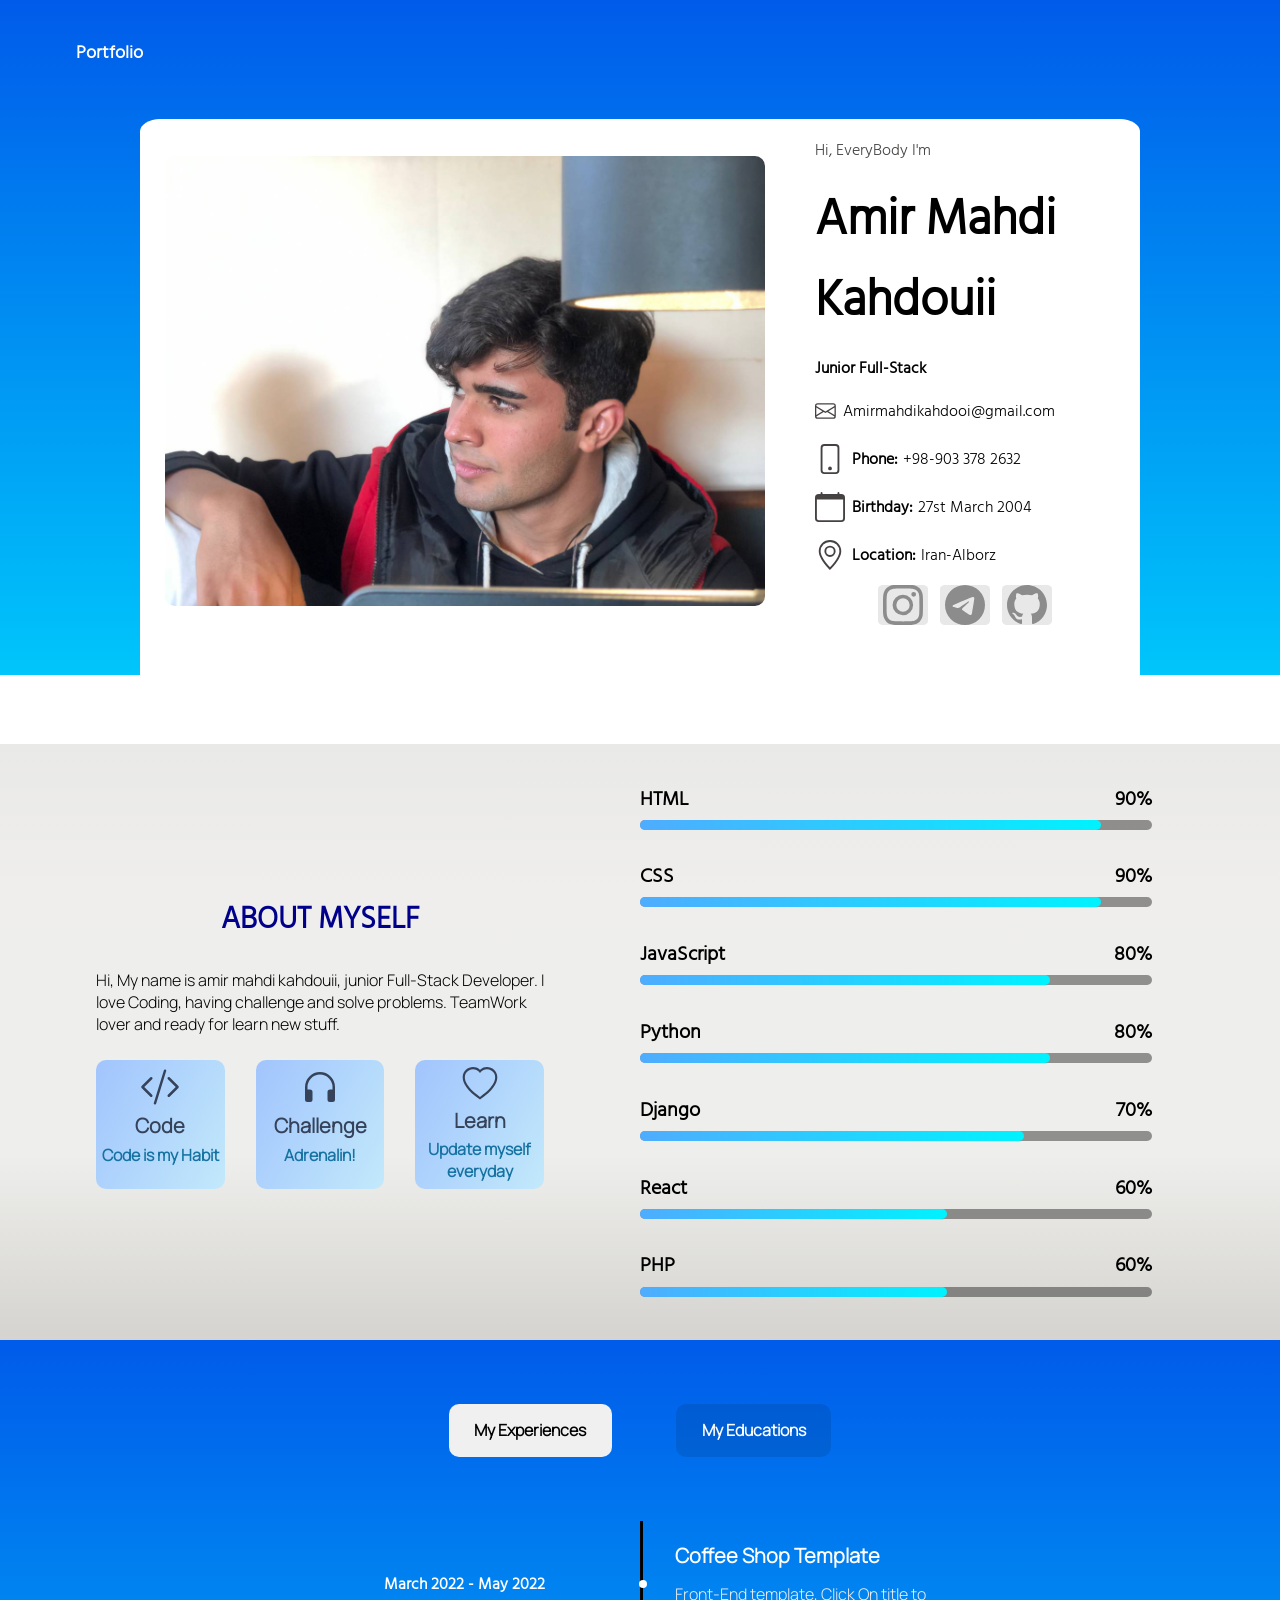
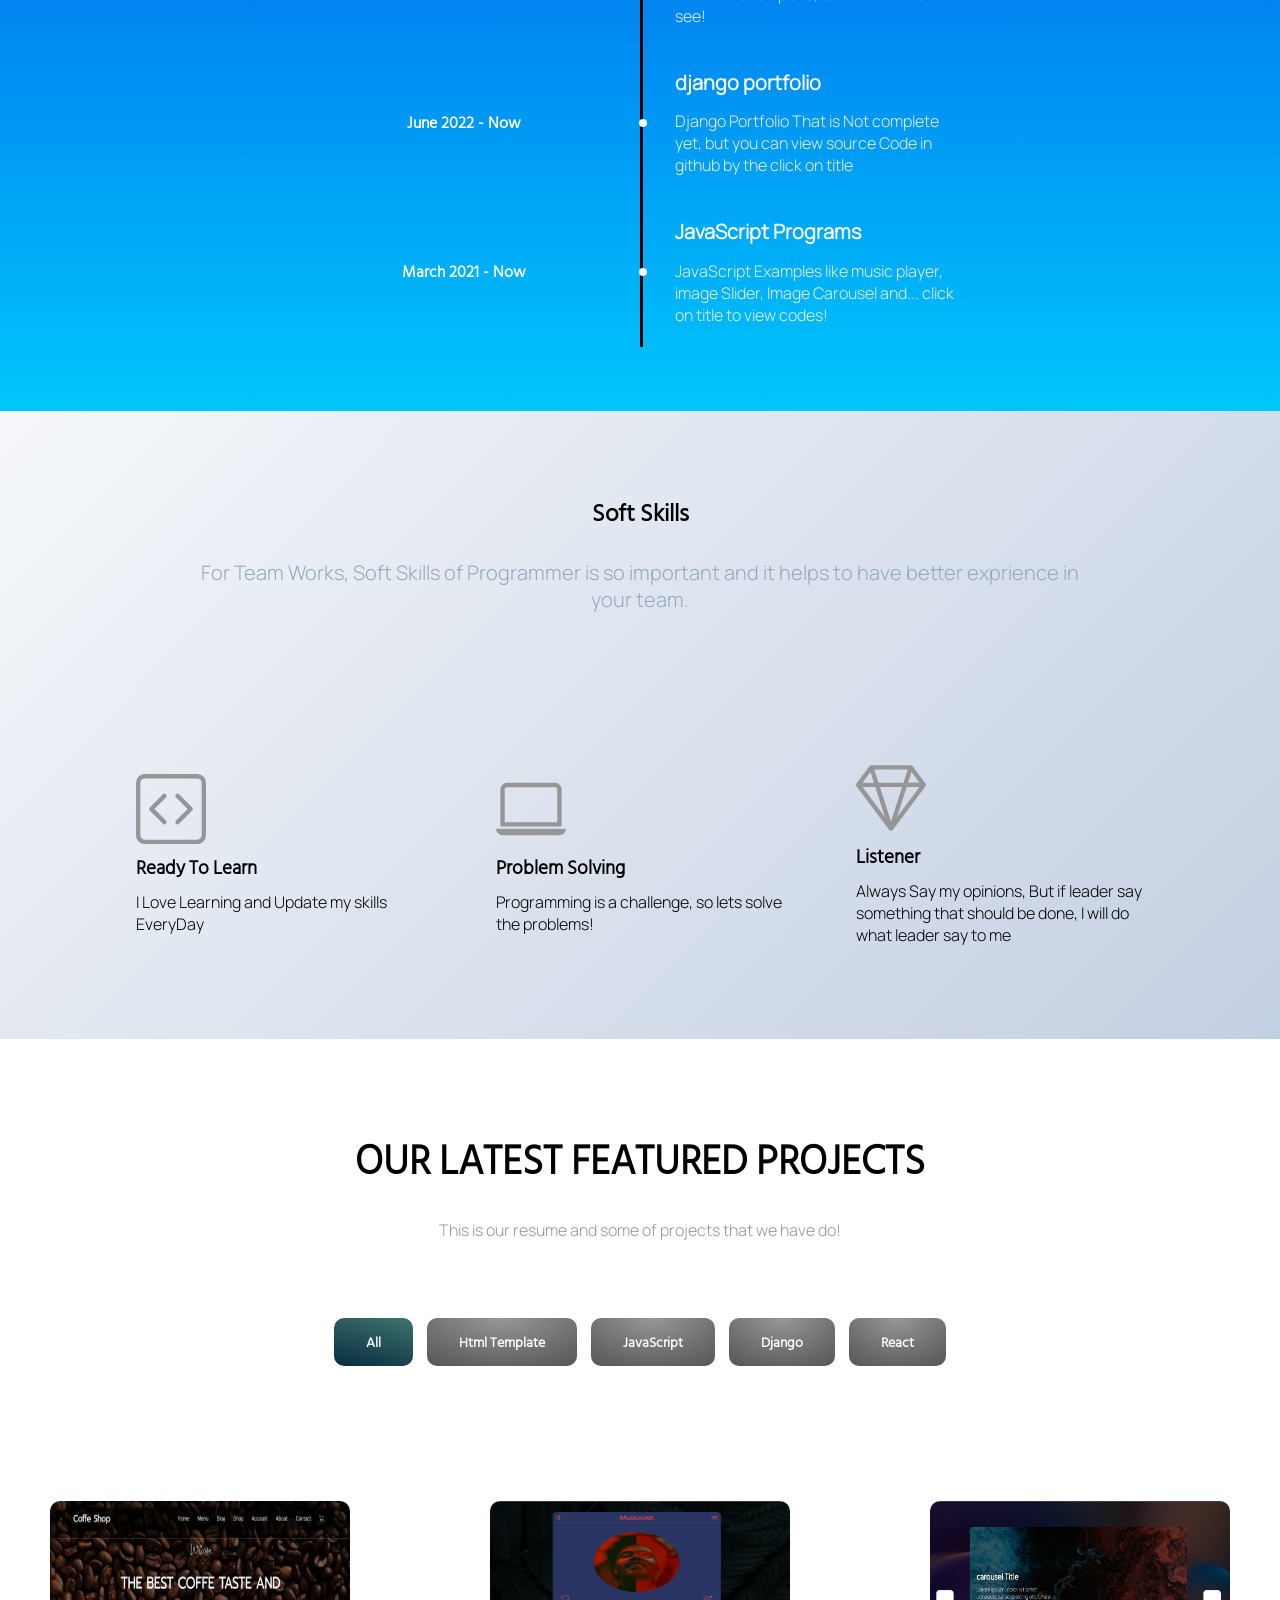
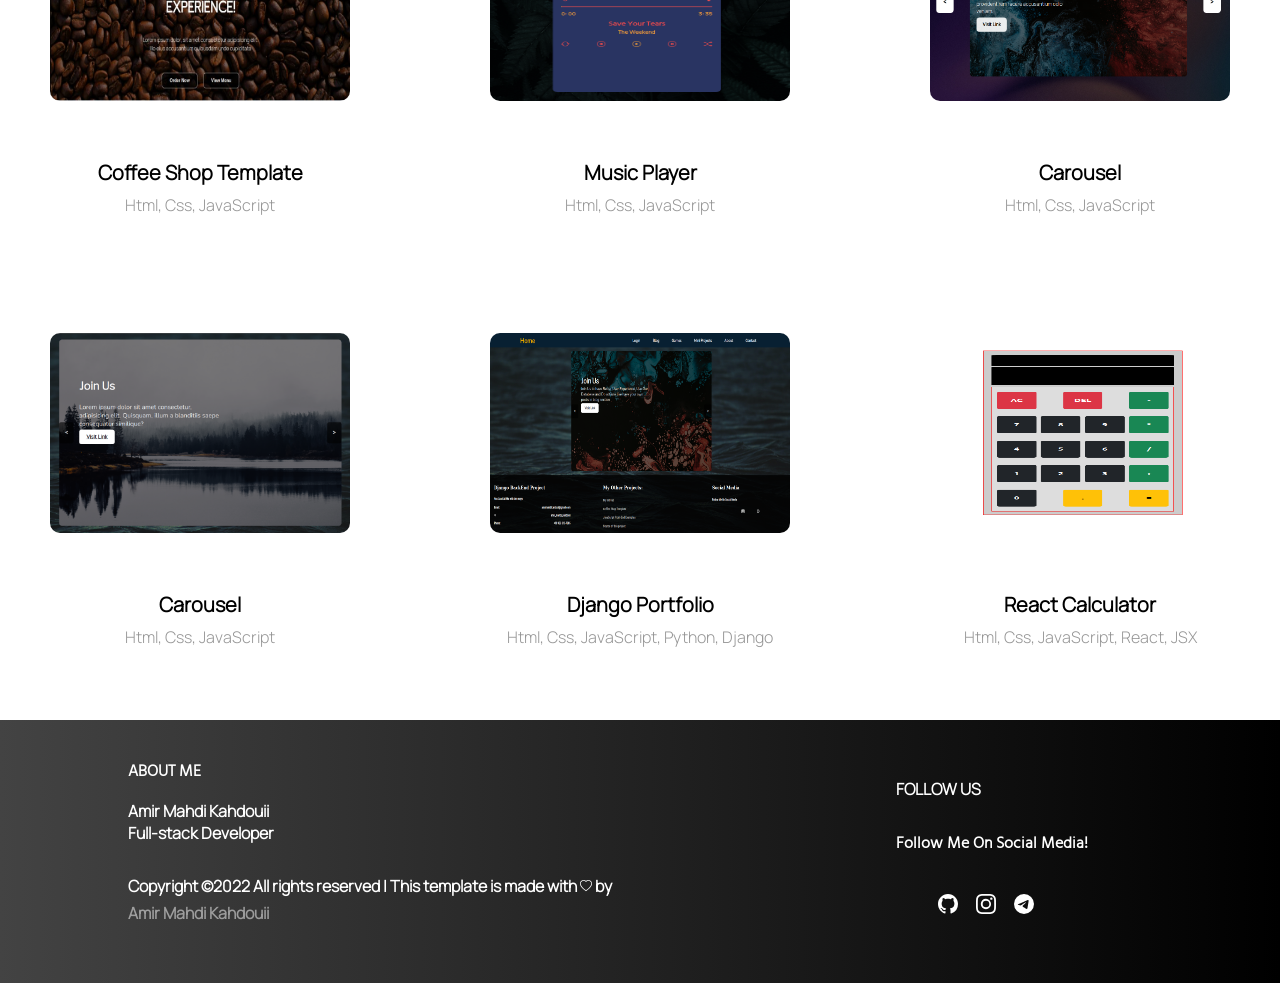
==== commit 3d20df40: "make responsive page for tablet, mobile and other devices, make some style changes" ====
--- a/index.html
+++ b/index.html
@@ -208,11 +208,6 @@
     </section>
 
     <section class="section-experiences">
-        <div class="section-experiences-background"></div>
-        <div class="experiences-middle-line-container">
-            <div class="experiences-middle-line"></div>
-        </div>
-
         <div class="experiences-button-container">
             <div class="experiences-button experiences-button-active" id="experiences-button">
                 <span class="experiences-button-value">My Experiences</span>
@@ -221,12 +216,9 @@
                 <span class="experiences-button-value">My Educations</span>
             </div>
         </div>
-
         <div class="experiences-list-container" id="experiences-list">
-
             <div class="experiences-list-row">
                 <span class="experiences-date">March 2022 - May 2022</span>
-                <span class="experiences-list-circle"></span>
                 <div class="experience-description">
                     <a class="experience-title" href="https://amirmahdikahdouii.github.io/Coffee-Shop-Template/">Coffee
                         Shop
@@ -236,7 +228,6 @@
                     </span>
                 </div>
             </div>
-
             <div class="experiences-list-row">
                 <span class="experiences-date">June 2022 - Now</span>
                 <span class="experiences-list-circle"></span>
@@ -249,7 +240,6 @@
                     </span>
                 </div>
             </div>
-
             <div class="experiences-list-row">
                 <span class="experiences-date">March 2021 - Now</span>
                 <span class="experiences-list-circle"></span>
@@ -263,16 +253,13 @@
                     </span>
                 </div>
             </div>
-
-        </div>
-
+        </div>
         <div class="experiences-list-container" id="educations-list">
-
-            <div class="experiences-list-row">
-                <span class="experiences-date">March 2019 until March 2020</span>
+            <div class="experiences-list-row">
+                <span class="experiences-date">March 2020 until now</span>
                 <span class="experiences-list-circle"></span>
                 <div class="experience-description">
-                    <h3 class="experience-title">Python Course</h3>
+                    <h3 class="experience-title">Full-Stack Course</h3>
                     <span class="experience-carrier">
                         Junior Developer
                         <br>
@@ -280,7 +267,6 @@
                     </span>
                 </div>
             </div>
-
             <div class="experiences-list-row">
                 <span class="experiences-date">March 2020 until July 2020</span>
                 <span class="experiences-list-circle"></span>
@@ -293,12 +279,11 @@
                     </span>
                 </div>
             </div>
-
-            <div class="experiences-list-row">
-                <span class="experiences-date">March 2020 until now</span>
+            <div class="experiences-list-row">
+                <span class="experiences-date">March 2019 until March 2020</span>
                 <span class="experiences-list-circle"></span>
                 <div class="experience-description">
-                    <h3 class="experience-title">Full-Stack Course</h3>
+                    <h3 class="experience-title">Python Course</h3>
                     <span class="experience-carrier">
                         Junior Developer
                         <br>
@@ -306,9 +291,7 @@
                     </span>
                 </div>
             </div>
-
-        </div>
-
+        </div>
     </section>
 
     <section class="offerings-to-my-clients-section">
@@ -360,13 +343,13 @@
         </div>
         <div class="projects-main-container">
             <div class="projects-filters-container">
-                <button href="#" class="project-filter-button project-filter-button-active"
+                <button class="project-filter-button project-filter-button-active"
                     id="project-filter-button-all">All</button>
-                <button href="#" class="project-filter-button" id="project-filter-button-html-template">Html
+                <button class="project-filter-button" id="project-filter-button-html-template">Html
                     Template</button>
-                <button href="#" class="project-filter-button" id="project-filter-button-javascript">JavaScript</button>
-                <button href="#" class="project-filter-button" id="project-filter-button-django">Django</button>
-                <button href="#" class="project-filter-button" id="project-filter-button-react">React</button>
+                <button class="project-filter-button" id="project-filter-button-javascript">JavaScript</button>
+                <button class="project-filter-button" id="project-filter-button-django">Django</button>
+                <button class="project-filter-button" id="project-filter-button-react">React</button>
             </div>
 
             <div class="projects-container">
@@ -431,55 +414,54 @@
                 <button class="load-more-button" type="button">LOAD MORE</button>
             </div>
         </div>
-        <div class="footer">
-            <div class="footer-item about-site">
-                <h4 class="footer-about-title">ABOUT ME</h4>
-                <p class="about-message">
-                    Amir Mahdi Kahdouii <br>
-                    Full-stack Developer
-                </p>
-                <p class="copyright">Copyright ©2022 All rights reserved | This template is made with
-                    <svg xmlns="http://www.w3.org/2000/svg" width="12" height="12" fill="currentColor"
-                        class="bi bi-heart" viewBox="0 0 16 16">
-                        <path
-                            d="m8 2.748-.717-.737C5.6.281 2.514.878 1.4 3.053c-.523 1.023-.641 2.5.314 4.385.92 1.815 2.834 3.989 6.286 6.357 3.452-2.368 5.365-4.542 6.286-6.357.955-1.886.838-3.362.314-4.385C13.486.878 10.4.28 8.717 2.01L8 2.748zM8 15C-7.333 4.868 3.279-3.04 7.824 1.143c.06.055.119.112.176.171a3.12 3.12 0 0 1 .176-.17C12.72-3.042 23.333 4.867 8 15z" />
-                    </svg>
-                    by
-                    <a href="https://github.com/Amirmahdikahdouii">Amir Mahdi Kahdouii</a>
-                </p>
-            </div>
-            <div class="footer-item">
-                <h4 class="follow-us-title">FOLLOW US</h4>
-                <span class="follow-us-content">Follow Me On Social Media!</span>
-                <div class="social-media-icons-container">
-                    <a href="https://github.com/Amirmahdikahdouii" class="social-media-icons-button">
-                        <svg xmlns="http://www.w3.org/2000/svg" width="20" height="20" fill="currentColor"
-                            class="bi bi-github" viewBox="0 0 16 16">
-                            <path
-                                d="M8 0C3.58 0 0 3.58 0 8c0 3.54 2.29 6.53 5.47 7.59.4.07.55-.17.55-.38 0-.19-.01-.82-.01-1.49-2.01.37-2.53-.49-2.69-.94-.09-.23-.48-.94-.82-1.13-.28-.15-.68-.52-.01-.53.63-.01 1.08.58 1.23.82.72 1.21 1.87.87 2.33.66.07-.52.28-.87.51-1.07-1.78-.2-3.64-.89-3.64-3.95 0-.87.31-1.59.82-2.15-.08-.2-.36-1.02.08-2.12 0 0 .67-.21 2.2.82.64-.18 1.32-.27 2-.27.68 0 1.36.09 2 .27 1.53-1.04 2.2-.82 2.2-.82.44 1.1.16 1.92.08 2.12.51.56.82 1.27.82 2.15 0 3.07-1.87 3.75-3.65 3.95.29.25.54.73.54 1.48 0 1.07-.01 1.93-.01 2.2 0 .21.15.46.55.38A8.012 8.012 0 0 0 16 8c0-4.42-3.58-8-8-8z" />
-                        </svg>
-                    </a>
-                    <a href="https://www.instagram.com/amir_mahdi_kahdouii/" class="social-media-icons-button">
-                        <svg xmlns="http://www.w3.org/2000/svg" width="20" height="20" fill="currentColor"
-                            class="bi bi-instagram" viewBox="0 0 16 16">
-                            <path
-                                d="M8 0C5.829 0 5.556.01 4.703.048 3.85.088 3.269.222 2.76.42a3.917 3.917 0 0 0-1.417.923A3.927 3.927 0 0 0 .42 2.76C.222 3.268.087 3.85.048 4.7.01 5.555 0 5.827 0 8.001c0 2.172.01 2.444.048 3.297.04.852.174 1.433.372 1.942.205.526.478.972.923 1.417.444.445.89.719 1.416.923.51.198 1.09.333 1.942.372C5.555 15.99 5.827 16 8 16s2.444-.01 3.298-.048c.851-.04 1.434-.174 1.943-.372a3.916 3.916 0 0 0 1.416-.923c.445-.445.718-.891.923-1.417.197-.509.332-1.09.372-1.942C15.99 10.445 16 10.173 16 8s-.01-2.445-.048-3.299c-.04-.851-.175-1.433-.372-1.941a3.926 3.926 0 0 0-.923-1.417A3.911 3.911 0 0 0 13.24.42c-.51-.198-1.092-.333-1.943-.372C10.443.01 10.172 0 7.998 0h.003zm-.717 1.442h.718c2.136 0 2.389.007 3.232.046.78.035 1.204.166 1.486.275.373.145.64.319.92.599.28.28.453.546.598.92.11.281.24.705.275 1.485.039.843.047 1.096.047 3.231s-.008 2.389-.047 3.232c-.035.78-.166 1.203-.275 1.485a2.47 2.47 0 0 1-.599.919c-.28.28-.546.453-.92.598-.28.11-.704.24-1.485.276-.843.038-1.096.047-3.232.047s-2.39-.009-3.233-.047c-.78-.036-1.203-.166-1.485-.276a2.478 2.478 0 0 1-.92-.598 2.48 2.48 0 0 1-.6-.92c-.109-.281-.24-.705-.275-1.485-.038-.843-.046-1.096-.046-3.233 0-2.136.008-2.388.046-3.231.036-.78.166-1.204.276-1.486.145-.373.319-.64.599-.92.28-.28.546-.453.92-.598.282-.11.705-.24 1.485-.276.738-.034 1.024-.044 2.515-.045v.002zm4.988 1.328a.96.96 0 1 0 0 1.92.96.96 0 0 0 0-1.92zm-4.27 1.122a4.109 4.109 0 1 0 0 8.217 4.109 4.109 0 0 0 0-8.217zm0 1.441a2.667 2.667 0 1 1 0 5.334 2.667 2.667 0 0 1 0-5.334z" />
-                        </svg>
-                    </a>
-                    <a href="https://t.me/Amir_mahdi_kadhouii" class="social-media-icons-button">
-                        <svg xmlns="http://www.w3.org/2000/svg" width="20" height="20" fill="currentColor"
-                            class="bi bi-telegram" viewBox="0 0 16 16">
-                            <path
-                                d="M16 8A8 8 0 1 1 0 8a8 8 0 0 1 16 0zM8.287 5.906c-.778.324-2.334.994-4.666 2.01-.378.15-.577.298-.595.442-.03.243.275.339.69.47l.175.055c.408.133.958.288 1.243.294.26.006.549-.1.868-.32 2.179-1.471 3.304-2.214 3.374-2.23.05-.012.12-.026.166.016.047.041.042.12.037.141-.03.129-1.227 1.241-1.846 1.817-.193.18-.33.307-.358.336a8.154 8.154 0 0 1-.188.186c-.38.366-.664.64.015 1.088.327.216.589.393.85.571.284.194.568.387.936.629.093.06.183.125.27.187.331.236.63.448.997.414.214-.02.435-.22.547-.82.265-1.417.786-4.486.906-5.751a1.426 1.426 0 0 0-.013-.315.337.337 0 0 0-.114-.217.526.526 0 0 0-.31-.093c-.3.005-.763.166-2.984 1.09z" />
-                        </svg>
-                    </a>
-                </div>
-            </div>
-        </div>
-
-        </div>
-
     </section>
+    <div class="footer">
+        <div class="footer-item about-site">
+            <h4 class="footer-about-title">ABOUT ME</h4>
+            <p class="about-message">
+                Amir Mahdi Kahdouii <br>
+                Full-stack Developer
+            </p>
+            <p class="copyright">Copyright ©2022 All rights reserved | This template is made with
+                <svg xmlns="http://www.w3.org/2000/svg" width="12" height="12" fill="currentColor" class="bi bi-heart"
+                    viewBox="0 0 16 16">
+                    <path
+                        d="m8 2.748-.717-.737C5.6.281 2.514.878 1.4 3.053c-.523 1.023-.641 2.5.314 4.385.92 1.815 2.834 3.989 6.286 6.357 3.452-2.368 5.365-4.542 6.286-6.357.955-1.886.838-3.362.314-4.385C13.486.878 10.4.28 8.717 2.01L8 2.748zM8 15C-7.333 4.868 3.279-3.04 7.824 1.143c.06.055.119.112.176.171a3.12 3.12 0 0 1 .176-.17C12.72-3.042 23.333 4.867 8 15z" />
+                </svg>
+                by
+                <a href="https://github.com/Amirmahdikahdouii">Amir Mahdi Kahdouii</a>
+            </p>
+        </div>
+        <div class="footer-item">
+            <h4 class="follow-us-title">FOLLOW US</h4>
+            <span class="follow-us-content">Follow Me On Social Media!</span>
+            <div class="social-media-icons-container">
+                <a href="https://github.com/Amirmahdikahdouii" class="social-media-icons-button">
+                    <svg xmlns="http://www.w3.org/2000/svg" width="20" height="20" fill="currentColor"
+                        class="bi bi-github" viewBox="0 0 16 16">
+                        <path
+                            d="M8 0C3.58 0 0 3.58 0 8c0 3.54 2.29 6.53 5.47 7.59.4.07.55-.17.55-.38 0-.19-.01-.82-.01-1.49-2.01.37-2.53-.49-2.69-.94-.09-.23-.48-.94-.82-1.13-.28-.15-.68-.52-.01-.53.63-.01 1.08.58 1.23.82.72 1.21 1.87.87 2.33.66.07-.52.28-.87.51-1.07-1.78-.2-3.64-.89-3.64-3.95 0-.87.31-1.59.82-2.15-.08-.2-.36-1.02.08-2.12 0 0 .67-.21 2.2.82.64-.18 1.32-.27 2-.27.68 0 1.36.09 2 .27 1.53-1.04 2.2-.82 2.2-.82.44 1.1.16 1.92.08 2.12.51.56.82 1.27.82 2.15 0 3.07-1.87 3.75-3.65 3.95.29.25.54.73.54 1.48 0 1.07-.01 1.93-.01 2.2 0 .21.15.46.55.38A8.012 8.012 0 0 0 16 8c0-4.42-3.58-8-8-8z" />
+                    </svg>
+                </a>
+                <a href="https://www.instagram.com/amir_mahdi_kahdouii/" class="social-media-icons-button">
+                    <svg xmlns="http://www.w3.org/2000/svg" width="20" height="20" fill="currentColor"
+                        class="bi bi-instagram" viewBox="0 0 16 16">
+                        <path
+                            d="M8 0C5.829 0 5.556.01 4.703.048 3.85.088 3.269.222 2.76.42a3.917 3.917 0 0 0-1.417.923A3.927 3.927 0 0 0 .42 2.76C.222 3.268.087 3.85.048 4.7.01 5.555 0 5.827 0 8.001c0 2.172.01 2.444.048 3.297.04.852.174 1.433.372 1.942.205.526.478.972.923 1.417.444.445.89.719 1.416.923.51.198 1.09.333 1.942.372C5.555 15.99 5.827 16 8 16s2.444-.01 3.298-.048c.851-.04 1.434-.174 1.943-.372a3.916 3.916 0 0 0 1.416-.923c.445-.445.718-.891.923-1.417.197-.509.332-1.09.372-1.942C15.99 10.445 16 10.173 16 8s-.01-2.445-.048-3.299c-.04-.851-.175-1.433-.372-1.941a3.926 3.926 0 0 0-.923-1.417A3.911 3.911 0 0 0 13.24.42c-.51-.198-1.092-.333-1.943-.372C10.443.01 10.172 0 7.998 0h.003zm-.717 1.442h.718c2.136 0 2.389.007 3.232.046.78.035 1.204.166 1.486.275.373.145.64.319.92.599.28.28.453.546.598.92.11.281.24.705.275 1.485.039.843.047 1.096.047 3.231s-.008 2.389-.047 3.232c-.035.78-.166 1.203-.275 1.485a2.47 2.47 0 0 1-.599.919c-.28.28-.546.453-.92.598-.28.11-.704.24-1.485.276-.843.038-1.096.047-3.232.047s-2.39-.009-3.233-.047c-.78-.036-1.203-.166-1.485-.276a2.478 2.478 0 0 1-.92-.598 2.48 2.48 0 0 1-.6-.92c-.109-.281-.24-.705-.275-1.485-.038-.843-.046-1.096-.046-3.233 0-2.136.008-2.388.046-3.231.036-.78.166-1.204.276-1.486.145-.373.319-.64.599-.92.28-.28.546-.453.92-.598.282-.11.705-.24 1.485-.276.738-.034 1.024-.044 2.515-.045v.002zm4.988 1.328a.96.96 0 1 0 0 1.92.96.96 0 0 0 0-1.92zm-4.27 1.122a4.109 4.109 0 1 0 0 8.217 4.109 4.109 0 0 0 0-8.217zm0 1.441a2.667 2.667 0 1 1 0 5.334 2.667 2.667 0 0 1 0-5.334z" />
+                    </svg>
+                </a>
+                <a href="https://t.me/Amir_mahdi_kadhouii" class="social-media-icons-button">
+                    <svg xmlns="http://www.w3.org/2000/svg" width="20" height="20" fill="currentColor"
+                        class="bi bi-telegram" viewBox="0 0 16 16">
+                        <path
+                            d="M16 8A8 8 0 1 1 0 8a8 8 0 0 1 16 0zM8.287 5.906c-.778.324-2.334.994-4.666 2.01-.378.15-.577.298-.595.442-.03.243.275.339.69.47l.175.055c.408.133.958.288 1.243.294.26.006.549-.1.868-.32 2.179-1.471 3.304-2.214 3.374-2.23.05-.012.12-.026.166.016.047.041.042.12.037.141-.03.129-1.227 1.241-1.846 1.817-.193.18-.33.307-.358.336a8.154 8.154 0 0 1-.188.186c-.38.366-.664.64.015 1.088.327.216.589.393.85.571.284.194.568.387.936.629.093.06.183.125.27.187.331.236.63.448.997.414.214-.02.435-.22.547-.82.265-1.417.786-4.486.906-5.751a1.426 1.426 0 0 0-.013-.315.337.337 0 0 0-.114-.217.526.526 0 0 0-.31-.093c-.3.005-.763.166-2.984 1.09z" />
+                    </svg>
+                </a>
+            </div>
+        </div>
+    </div>
+
+    </div>
 
 
     <script src="javascript/script.js"></script>
--- a/css/style.css
+++ b/css/style.css
@@ -23,7 +23,7 @@
     position: absolute;
     width: 100%;
     z-index: -10;
-    height: 75vh;
+    min-height: 75vh;
     background-image: linear-gradient(to top, #00c6fb 0%, #005bea 100%);
 }
 
@@ -60,7 +60,7 @@
 }
 
 .info {
-    height: 600px;
+    min-height: 600px;
     width: 1000px;
     margin: 1% auto 0;
     display: flex;
@@ -73,8 +73,9 @@
 }
 
 .person-photo {
-    width: 60% !important;
-    height: 500px !important;
+    width: 60%;
+    height: 500px;
+    max-height: 500px;
     background-color: #fff;
     display: flex;
     flex-flow: column wrap;
@@ -150,8 +151,7 @@
 }
 
 .link-me {
-    width: 50px;
-    height: 50px;
+    min-width: 50px;
     border-radius: 10%;
     margin: 2% 2% 0;
     background-color: #e8e8e8;
@@ -164,7 +164,7 @@
 }
 
 .link-me:hover {
-    color: black;
+    color: #000;
 }
 
 .about-section {
@@ -213,7 +213,6 @@
     width: 120px;
     padding: 1%;
     display: flex;
-    justify-content: flex-start;
     align-items: center;
     flex-flow: column nowrap;
     background-image: linear-gradient(to top, #c1dfc4 0%, #deecdd 100%);
@@ -251,7 +250,6 @@
 
 .skill {
     width: 80%;
-    height: fit-content;
     margin: 2% 0;
     display: flex;
     flex-flow: column nowrap;
@@ -307,10 +305,10 @@
 }
 
 .section-experiences {
-    height: 100vh;
     display: flex;
     flex-flow: column nowrap;
     align-items: center;
+    background-image: linear-gradient(to top, #00c6fb 0%, #005bea 100%);
 }
 
 .experiences-button-container {
@@ -351,41 +349,25 @@
     font-family: header-text;
 }
 
-.section-experiences-background {
+.experiences-list-container {
+    margin: 5% auto;
+    width: 55%;
+    display: flex;
+    flex-flow: column nowrap;
+    justify-content: center;
+    align-items: center;
+    position: relative;
+    max-width: 100%;
+}
+
+.experiences-list-container::after {
+    content: '';
     position: absolute;
-    z-index: -100;
-    background-image: linear-gradient(to top, #00c6fb 0%, #005bea 100%);
-    height: 100%;
-    width: 100%;
-}
-
-.experiences-middle-line-container {
-    width: 100%;
-    height: 100%;
-    display: flex;
-    flex-flow: column nowrap;
-    align-items: center;
-    justify-content: flex-end;
-    position: absolute;
-    z-index: -1;
-}
-
-.experiences-middle-line {
     width: 3px;
-    height: 65%;
-    background-color: rgba(0, 0, 0, 0.4);
-    border-radius: 10px;
-    margin-bottom: 2%;
-}
-
-.experiences-list-container {
-    margin: 5%;
-    width: 50%;
-    height: 65%;
-    display: flex;
-    flex-flow: column nowrap;
-    justify-content: center;
-    align-items: center;
+    background-color: #000;
+    top: 0;
+    bottom: 0;
+    left: 50%;
 }
 
 #experiences-list {
@@ -397,64 +379,65 @@
 }
 
 .experiences-list-row {
-    transition: all 700ms;
-    width: 100%;
-    height: 100%;
-    display: flex;
-    flex-flow: row nowrap;
-    justify-content: space-evenly;
-    align-items: center;
-    margin: 2% 0;
+    width: 100%;
+    display: flex;
+    justify-content: space-between;
+    align-items: center;
+    margin: 2% 0;
+}
+
+.experiences-list-row::after {
+    content: '';
+    position: absolute;
+    width: 8px;
+    height: 8px;
+    left: 49.8%;
+    background-color: #fff;
+    border-radius: 50%;
+    z-index: 1;
 }
 
 .experiences-date {
-    width: 49%;
+    width: 50%;
     text-align: center;
     color: #fff;
     font-weight: bold;
     font-family: header-title;
 }
 
-.experiences-list-circle {
-    width: 1%;
-    height: 10%;
-    border-radius: 100%;
-    background-color: #fff;
-    box-shadow: 2px 2px rgba(255, 255, 255, 0.3), -2px 2px rgba(255, 255, 255, 0.3), 2px -2px rgba(255, 255, 255, 0.3), -2px -2px rgba(255, 255, 255, 0.3);
-}
-
 .experience-description {
-    width: 49%;
+    width: 50%;
     display: flex;
     flex-flow: column wrap;
 }
 
 .experience-title {
+    width: 80%;
     font-weight: bold;
     font-size: 20px;
     color: #fff;
-    margin: 2% 5%;
+    margin: 2% auto;
     font-family: header-text;
 }
 
 .experience-carrier {
+    width: 80%;
     color: #eee;
-    margin: 2% 5%;
+    margin: 2% auto;
     font-family: header-text;
 }
 
 .offerings-to-my-clients-section {
     display: flex;
     flex-flow: column wrap;
-    height: 100vh;
     background-image: linear-gradient(135deg, #f5f7fa 0%, #c3cfe2 100%);
 }
 
 .offering-section-header {
-    padding: 3%;
-    margin: 2% 0;
-    display: flex;
-    flex-flow: column nowrap;
+    padding: 3% 0;
+    margin: 2% 0;
+    display: flex;
+    flex-direction: column;
     justify-content: center;
     align-items: center;
 }
@@ -476,18 +459,17 @@
 }
 
 .offering-section-footer {
-    width: 100%;
+    width: 90%;
     padding: 3% 0;
-    margin: 4% 0;
-    display: flex;
-    flex-flow: row wrap;
+    margin: 4% auto;
+    display: flex;
+    flex-flow: row nowrap;
     justify-content: space-evenly;
     align-items: center;
 }
 
 .offering-footer-sections {
     width: 25%;
-    height: 100%;
     display: flex;
     flex-flow: column nowrap;
     align-items: flex-start;
@@ -516,17 +498,14 @@
 }
 
 .projects-and-comments-section {
-    /* height should be fit-content */
-    height: 100vh;
     width: 100%;
     display: flex;
     flex-flow: column nowrap;
 }
 
 .projects-title-section {
-    height: fit-content;
-    width: 100%;
-    margin: 5% 0;
+    width: 100%;
+    margin: 5% 0 3%;
     padding: 1% 0;
     display: flex;
     flex-flow: column nowrap;
@@ -545,7 +524,7 @@
 
 .projects-title-section>p {
     width: 50%;
-    margin: 1% 0;
+    margin: 1% auto;
     color: #969696;
     text-align: center;
     font-size: medium;
@@ -561,7 +540,7 @@
 
 .projects-filters-container {
     min-width: 50%;
-    padding: 2% 0;
+    padding: 1% 0;
     display: flex;
     flex-flow: row wrap;
     justify-content: space-evenly;
@@ -598,7 +577,6 @@
 
 .projects-container {
     width: 100%;
-    height: 100%;
     display: grid;
     margin: 3% 0;
     grid-template-columns: auto auto auto;
@@ -666,8 +644,7 @@
 .project-item-picture {
     width: 100%;
     max-width: 100%;
-    min-height: 200px;
-    max-height: 100%;
+    height: 200px;
     border-radius: 10px;
 }
 
@@ -797,4 +774,347 @@
     margin: 1% 5%;
     cursor: pointer;
     color: #fff;
+}
+
+@media screen and (max-width:1200px) {
+    .person-name {
+        font-size: 38px;
+    }
+
+    .about-section {
+        justify-content: space-around;
+    }
+
+    .about-skills {
+        width: 45%;
+        align-items: center;
+    }
+
+    .about-achievements-container,
+    .about-myself-note {
+        width: 90%;
+    }
+
+    .achievement-item {
+        width: 25%;
+    }
+
+    .projects-filters-container {
+        width: 70%;
+    }
+
+    .project-item {
+        width: 330px;
+        height: 330px;
+    }
+
+    .project-item-picture-container {
+        width: 250px;
+        height: 250px;
+    }
+}
+
+@media screen and (max-width:1100px) {
+    .info {
+        width: 900px;
+    }
+
+    .project-item {
+        width: 300px;
+        height: 300px;
+    }
+
+    .project-item-picture-container {
+        width: 200px;
+        height: 200px;
+    }
+
+    .project-item-picture {
+        width: 100%;
+        height: 100%;
+        max-height: 100%;
+    }
+
+    .projects-container {
+        justify-content: space-around;
+    }
+
+    .project-item-comment {
+        width: 80%;
+        text-align: center;
+    }
+}
+
+@media screen and (max-width:920px) {
+    .info {
+        width: 750px;
+        min-height: 500px;
+    }
+
+    .info-item {
+        margin: 3% 0;
+        justify-content: space-between;
+    }
+
+    .info-item>svg {
+        width: 30px;
+        height: 30px;
+        margin: 0;
+    }
+
+    .info-item-title {
+        display: none;
+    }
+
+    .link-me {
+        margin: 5% 0;
+        width: 28%;
+        background-color: rgba(0, 0, 0, 0);
+    }
+
+    .link-me>svg {
+        width: 30px;
+        height: 30px;
+    }
+
+    .about-myself-title {
+        font-size: 25px;
+    }
+
+    .about-myself-note,
+    .skill-name,
+    .achievement-item-name,
+    .offering-footer-sections>h3 {
+        font-size: 15px;
+    }
+
+    .achievement-item-description,
+    .experience-carrier,
+    .offering-footer-sections>p {
+        font-size: 13px;
+    }
+
+    .achievement-item>svg {
+        width: 30px;
+        height: 30px;
+    }
+
+    .experiences-button-value,
+    .experiences-date {
+        font-size: 15px;
+    }
+
+    .experience-description {
+        align-items: center;
+    }
+
+    .experience-title {
+        width: 80%;
+        margin: 0 auto;
+        font-size: 16px;
+    }
+
+    .offering-section-header>h1,
+    .projects-title {
+        font-size: 20px;
+    }
+
+    .offering-section-header>p {
+        font-size: 17px;
+    }
+
+    .offering-section-footer {
+        align-items: flex-start;
+    }
+
+    .offering-footer-sections>svg {
+        width: 40px;
+        height: 40px;
+    }
+
+    .projects-title {
+        font-size: 30px;
+    }
+
+    .project-item {
+        width: 250px;
+        height: 300px;
+    }
+
+    .project-item-picture-container {
+        width: 200px;
+        height: 180px;
+    }
+
+    .project-item-title {
+        margin: 5% 0 1%;
+        font-size: 17px;
+    }
+}
+
+@media screen and (max-width:768px) {
+
+    .info,
+    .projects-filters-container {
+        width: 90%;
+    }
+
+    .info,
+    .about-section {
+        flex-direction: column;
+        align-items: center;
+    }
+
+    .person-photo,
+    .about-myself,
+    .about-skills,
+    .experiences-list-container,
+    .experiences-button-container {
+        width: 80%;
+    }
+
+    .personal-info {
+        width: 80%;
+        align-items: center;
+    }
+
+    .about-achievements-container {
+        display: none;
+    }
+
+    .skill {
+        width: 90%;
+    }
+
+    .projects-container {
+        grid-template-columns: auto auto;
+    }
+
+    .project-filter-button {
+        margin: 2% 0;
+    }
+
+    .project-item-comment {
+        font-size: 13px;
+    }
+
+    .offering-footer-sections>p {
+        text-align: center;
+    }
+
+    .projects-filters-container {
+        justify-content: space-evenly;
+    }
+
+    .projects-title-section>p {
+        width: 80%;
+    }
+}
+
+@media screen and (max-width:548px) {
+    .person-name {
+        font-size: 30px;
+    }
+
+    .project-item {
+        width: 200px;
+        height: 300px;
+    }
+
+    .experiences-list-container {
+        width: 100%;
+    }
+
+    .experience-title,
+    .experiences-date {
+        font-size: 14px;
+    }
+
+    .experience-carrier {
+        display: none;
+    }
+
+    .offering-section-header>p {
+        font-size: 15px;
+        width: 90%;
+    }
+
+    .offering-section-footer {
+        flex-direction: column;
+        align-items: center;
+    }
+
+    .offering-footer-sections {
+        margin: 1% 0;
+        align-items: center;
+        width: 90%;
+    }
+
+    .projects-title {
+        font-size: 24px;
+    }
+
+    .project-item-picture-container {
+        width: 180px;
+        height: 160px;
+    }
+
+    .project-item-picture {
+        width: 100%;
+        max-width: 100%;
+        max-height: 100%;
+    }
+
+    .footer {
+        flex-direction: column;
+        align-items: center;
+    }
+
+    .footer-item {
+        width: 80%;
+    }
+
+    .about-message, .copyright,
+    .follow-us-title,
+    .follow-us-content {
+        margin: 1% 0;
+    }
+
+    .social-media-icons-container {
+        margin: 1% auto;
+    }
+}
+
+@media screen and (max-width:450px) {
+    .person-photo {
+        height: 350px;
+    }
+
+    .project-item {
+        width: 200px;
+    }
+
+    .project-item-picture-container {
+        width: 150px;
+        height: 130px;
+    }
+}
+
+@media screen and (max-width:380px) {
+    .person-name {
+        font-size: 23px;
+    }
+
+    .experiences-button-container {
+        width: 100%;
+    }
+
+    .projects-container {
+        grid-template-columns: auto;
+    }
+
+    .project-item {
+        margin: 1% 0;
+        height: 230px;
+    }
 }
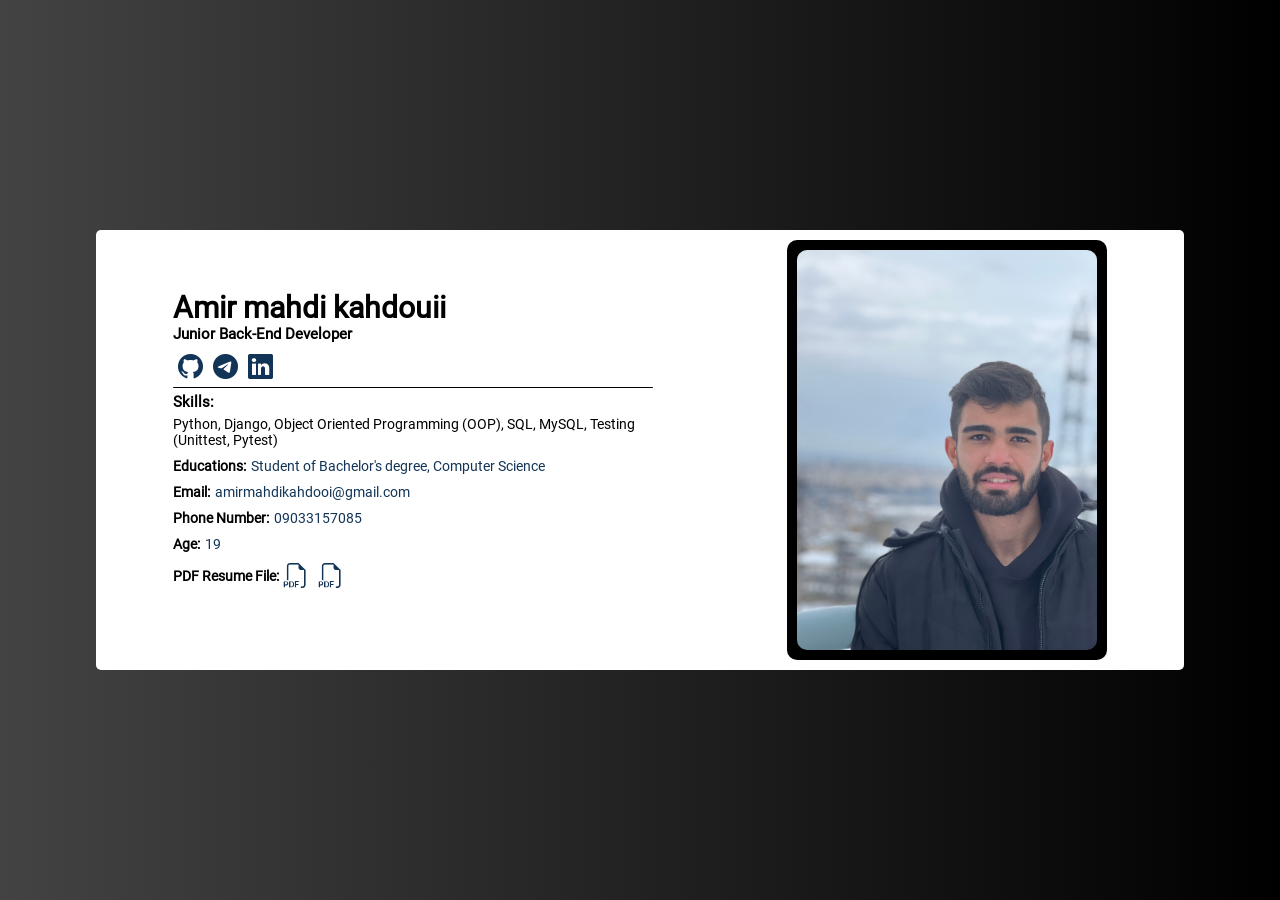
==== commit d5e85bee: "index.html updated" ====
--- a/index.html
+++ b/index.html
@@ -1,470 +1,88 @@
 <!DOCTYPE html>
 <html lang="en">
+    <head>
+        <meta charset="UTF-8">
+        <!-- <meta name="viewport" content="width=device-width, initial-scale=1.0"> -->
+        <title>Amir Mahdi Kahdouii</title>
+        <link rel="stylesheet" href="./css/new-style.css">
+        <link rel="stylesheet"
+            href="https://cdn.jsdelivr.net/npm/bootstrap-icons@1.11.1/font/bootstrap-icons.css">
+    </head>
+    <body>
 
-<head>
-    <meta charset="UTF-8">
-    <meta http-equiv="X-UA-Compatible" content="IE=edge">
-    <meta name="viewport" content="width=device-width, initial-scale=1.0">
-    <title>Portfolio</title>
-    <link rel="stylesheet" href="css/style.css">
-</head>
-
-<body>
-    <header class="header-container">
-        <div class="header-background"></div>
-        <nav class="header-menu">
-            <span class="menu-icon">Portfolio</span>
-            <ul class="menu-list">
-                <!-- ToDo: make page for this links -->
-                <!--                <li class="list-items">Home</li>-->
-                <!--                <li class="list-items">About</li>-->
-                <!--                <li class="list-items">Services</li>-->
-                <!--                <li class="list-items">Pages</li>-->
-                <!--                <li class="list-items">Blog</li>-->
-                <!--                <li class="list-items">Contact</li>-->
-            </ul>
-        </nav>
-        <div class="info">
-            <div class="person-photo">
-                <img src="./media/profileImage/amir-kahdouii.jpg" width="100%" />
-            </div>
-            <div class="personal-info">
-                <span class="say-hello">Hi, EveryBody I'm</span>
-                <span class="person-name">Amir Mahdi Kahdouii</span>
-                <span class="carrier">Junior Full-Stack</span>
-                <span class="info-item">
-                    <svg xmlns="http://www.w3.org/2000/svg" width="30" height="30" fill="currentColor"
-                        class="bi bi-envelope" viewBox="0 0 16 16">
-                        <path
-                            d="M0 4a2 2 0 0 1 2-2h12a2 2 0 0 1 2 2v8a2 2 0 0 1-2 2H2a2 2 0 0 1-2-2V4Zm2-1a1 1 0 0 0-1 1v.217l7 4.2 7-4.2V4a1 1 0 0 0-1-1H2Zm13 2.383-4.708 2.825L15 11.105V5.383Zm-.034 6.876-5.64-3.471L8 9.583l-1.326-.795-5.64 3.47A1 1 0 0 0 2 13h12a1 1 0 0 0 .966-.741ZM1 11.105l4.708-2.897L1 5.383v5.722Z" />
-                    </svg>
-                    <span class="info-item-value">Amirmahdikahdooi@gmail.com</span>
-                </span>
-                <span class="info-item">
-                    <svg xmlns="http://www.w3.org/2000/svg" width="30" height="30" fill="currentColor"
-                        class="bi bi-phone" viewBox="0 0 16 16">
-                        <path
-                            d="M11 1a1 1 0 0 1 1 1v12a1 1 0 0 1-1 1H5a1 1 0 0 1-1-1V2a1 1 0 0 1 1-1h6zM5 0a2 2 0 0 0-2 2v12a2 2 0 0 0 2 2h6a2 2 0 0 0 2-2V2a2 2 0 0 0-2-2H5z" />
-                        <path d="M8 14a1 1 0 1 0 0-2 1 1 0 0 0 0 2z" />
-                    </svg>
-                    <span class="info-item-title">Phone: </span>
-                    <span class="info-item-value">+98-903 378 2632</span>
-                </span>
-                <span class="info-item">
-                    <svg xmlns="http://www.w3.org/2000/svg" width="30" height="30" fill="currentColor"
-                        class="bi bi-calendar" viewBox="0 0 16 16">
-                        <path
-                            d="M3.5 0a.5.5 0 0 1 .5.5V1h8V.5a.5.5 0 0 1 1 0V1h1a2 2 0 0 1 2 2v11a2 2 0 0 1-2 2H2a2 2 0 0 1-2-2V3a2 2 0 0 1 2-2h1V.5a.5.5 0 0 1 .5-.5zM1 4v10a1 1 0 0 0 1 1h12a1 1 0 0 0 1-1V4H1z" />
-                    </svg>
-                    <span class="info-item-title">Birthday: </span>
-                    <span class="info-item-value">27st March 2004</span>
-                </span>
-                <span class="info-item">
-                    <svg xmlns="http://www.w3.org/2000/svg" width="30" height="30" fill="currentColor"
-                        class="bi bi-geo-alt" viewBox="0 0 16 16">
-                        <path
-                            d="M12.166 8.94c-.524 1.062-1.234 2.12-1.96 3.07A31.493 31.493 0 0 1 8 14.58a31.481 31.481 0 0 1-2.206-2.57c-.726-.95-1.436-2.008-1.96-3.07C3.304 7.867 3 6.862 3 6a5 5 0 0 1 10 0c0 .862-.305 1.867-.834 2.94zM8 16s6-5.686 6-10A6 6 0 0 0 2 6c0 4.314 6 10 6 10z" />
-                        <path d="M8 8a2 2 0 1 1 0-4 2 2 0 0 1 0 4zm0 1a3 3 0 1 0 0-6 3 3 0 0 0 0 6z" />
-                    </svg>
-                    <span class="info-item-title">Location:</span>
-                    <span class="info-item-value">Iran-Alborz</span>
-                </span>
-                <div class="social-media">
-                    <a class="link-me" href="https://www.instagram.com/amir_mahdi_kahdouii/">
-                        <svg xmlns="http://www.w3.org/2000/svg" width="40" height="40" fill="currentColor"
-                            class="bi bi-instagram" viewBox="0 0 16 16">
-                            <path
-                                d="M8 0C5.829 0 5.556.01 4.703.048 3.85.088 3.269.222 2.76.42a3.917 3.917 0 0 0-1.417.923A3.927 3.927 0 0 0 .42 2.76C.222 3.268.087 3.85.048 4.7.01 5.555 0 5.827 0 8.001c0 2.172.01 2.444.048 3.297.04.852.174 1.433.372 1.942.205.526.478.972.923 1.417.444.445.89.719 1.416.923.51.198 1.09.333 1.942.372C5.555 15.99 5.827 16 8 16s2.444-.01 3.298-.048c.851-.04 1.434-.174 1.943-.372a3.916 3.916 0 0 0 1.416-.923c.445-.445.718-.891.923-1.417.197-.509.332-1.09.372-1.942C15.99 10.445 16 10.173 16 8s-.01-2.445-.048-3.299c-.04-.851-.175-1.433-.372-1.941a3.926 3.926 0 0 0-.923-1.417A3.911 3.911 0 0 0 13.24.42c-.51-.198-1.092-.333-1.943-.372C10.443.01 10.172 0 7.998 0h.003zm-.717 1.442h.718c2.136 0 2.389.007 3.232.046.78.035 1.204.166 1.486.275.373.145.64.319.92.599.28.28.453.546.598.92.11.281.24.705.275 1.485.039.843.047 1.096.047 3.231s-.008 2.389-.047 3.232c-.035.78-.166 1.203-.275 1.485a2.47 2.47 0 0 1-.599.919c-.28.28-.546.453-.92.598-.28.11-.704.24-1.485.276-.843.038-1.096.047-3.232.047s-2.39-.009-3.233-.047c-.78-.036-1.203-.166-1.485-.276a2.478 2.478 0 0 1-.92-.598 2.48 2.48 0 0 1-.6-.92c-.109-.281-.24-.705-.275-1.485-.038-.843-.046-1.096-.046-3.233 0-2.136.008-2.388.046-3.231.036-.78.166-1.204.276-1.486.145-.373.319-.64.599-.92.28-.28.546-.453.92-.598.282-.11.705-.24 1.485-.276.738-.034 1.024-.044 2.515-.045v.002zm4.988 1.328a.96.96 0 1 0 0 1.92.96.96 0 0 0 0-1.92zm-4.27 1.122a4.109 4.109 0 1 0 0 8.217 4.109 4.109 0 0 0 0-8.217zm0 1.441a2.667 2.667 0 1 1 0 5.334 2.667 2.667 0 0 1 0-5.334z" />
-                        </svg>
-                    </a>
-                    <a class="link-me" href="https://t.me/Amir_mahdi_kadhouii">
-                        <svg xmlns="http://www.w3.org/2000/svg" width="40" height="40" fill="currentColor"
-                            class="bi bi-telegram" viewBox="0 0 16 16">
-                            <path
-                                d="M16 8A8 8 0 1 1 0 8a8 8 0 0 1 16 0zM8.287 5.906c-.778.324-2.334.994-4.666 2.01-.378.15-.577.298-.595.442-.03.243.275.339.69.47l.175.055c.408.133.958.288 1.243.294.26.006.549-.1.868-.32 2.179-1.471 3.304-2.214 3.374-2.23.05-.012.12-.026.166.016.047.041.042.12.037.141-.03.129-1.227 1.241-1.846 1.817-.193.18-.33.307-.358.336a8.154 8.154 0 0 1-.188.186c-.38.366-.664.64.015 1.088.327.216.589.393.85.571.284.194.568.387.936.629.093.06.183.125.27.187.331.236.63.448.997.414.214-.02.435-.22.547-.82.265-1.417.786-4.486.906-5.751a1.426 1.426 0 0 0-.013-.315.337.337 0 0 0-.114-.217.526.526 0 0 0-.31-.093c-.3.005-.763.166-2.984 1.09z" />
-                        </svg>
-                    </a>
-                    <a class="link-me" href="https://github.com/Amirmahdikahdouii">
-                        <svg xmlns="http://www.w3.org/2000/svg" width="40" height="40" fill="currentColor"
-                            class="bi bi-github" viewBox="0 0 16 16">
-                            <path
-                                d="M8 0C3.58 0 0 3.58 0 8c0 3.54 2.29 6.53 5.47 7.59.4.07.55-.17.55-.38 0-.19-.01-.82-.01-1.49-2.01.37-2.53-.49-2.69-.94-.09-.23-.48-.94-.82-1.13-.28-.15-.68-.52-.01-.53.63-.01 1.08.58 1.23.82.72 1.21 1.87.87 2.33.66.07-.52.28-.87.51-1.07-1.78-.2-3.64-.89-3.64-3.95 0-.87.31-1.59.82-2.15-.08-.2-.36-1.02.08-2.12 0 0 .67-.21 2.2.82.64-.18 1.32-.27 2-.27.68 0 1.36.09 2 .27 1.53-1.04 2.2-.82 2.2-.82.44 1.1.16 1.92.08 2.12.51.56.82 1.27.82 2.15 0 3.07-1.87 3.75-3.65 3.95.29.25.54.73.54 1.48 0 1.07-.01 1.93-.01 2.2 0 .21.15.46.55.38A8.012 8.012 0 0 0 16 8c0-4.42-3.58-8-8-8z" />
-                        </svg>
-                    </a>
+        <header class="header-section">
+            <div class="header-content-container">
+                <div class="header-content">
+                    <h1 class="full-name">
+                        Amir mahdi kahdouii
+                    </h1>
+                    <h5 class="position">
+                        Junior Back-End Developer
+                    </h5>
+                    <div class="social-media-icons-container">
+                        <a class="social-media-icon"
+                            href="https://github.com/Amirmahdikahdouii">
+                            <i class="bi bi-github"></i>
+                        </a>
+                        <a class="social-media-icon"
+                            href="https://t.me/amir_mahdi_kahdouii">
+                            <i class="bi bi-telegram"></i>
+                        </a>
+                        <a class="social-media-icon"
+                            href="https://linkedin.com/in/amir-mahdi-kahdouii">
+                            <i class="bi bi-linkedin"></i>
+                        </a>
+                    </div>
+                    <span class="line-break"></span>
+                    <h3 class="skills-title">Skills:</h3>
+                    <p class="skills">
+                        Python, Django, Object Oriented Programming (OOP),
+                        SQL, MySQL, Testing (Unittest, Pytest)
+                    </p>
+                    <div class="information-container">
+                        <h6 class="information-title">Educations:</h6>
+                        <span class="information-value">Student of Bachelor's
+                            degree, Computer Science</span>
+                    </div>
+                    <div class="information-container">
+                        <h6 class="information-title">Email:</h6>
+                        <a class="information-value"
+                            href="mailto:amirmahdikahdooi@gmail.com">amirmahdikahdooi@gmail.com</a>
+                    </div>
+                    <div class="information-container">
+                        <h6 class="information-title">Phone Number:</h6>
+                        <a href="callto:+989033157085" class="information-value">09033157085</a>
+                    </div>
+                    <div class="information-container">
+                        <h6 class="information-title">Age:</h6>
+                        <span class="information-value">19</span>
+                    </div>
+                    <div class="information-container">
+                        <h6 class="information-title">PDF Resume File:</h6>
+                        <a class="information-value social-media-icon"
+                            href="./media/Resume/Amir-Mahdi-Kahdouii.pdf"
+                            download>
+                            <i class="bi bi-filetype-pdf"></i>
+                        </a>
+                        <a class="information-value social-media-icon"
+                            href="./media/Resume/amirmahdikahdouii.pdf" download>
+                            <i class="bi bi-filetype-pdf"></i>
+                        </a>
+                    </div>
+                    <div class="information-container">
+                        <h6 class="information-title"></h6>
+                        <span class="information-value"></span>
+                    </div>
+                </div>
+                <div class="header-image-container">
+                    <img src="./media/profileImage/amir-mahdi-kahdouii.jpg"
+                        alt="Amir Mahdi Kahdouii" class="header-image">
                 </div>
             </div>
-        </div>
-    </header>
+        </header>
 
-    <section class="about-section">
-        <div class="about-myself">
-            <span class="about-myself-title">ABOUT MYSELF</span>
-            <p class="about-myself-note">
-                Hi, My name is amir mahdi kahdouii, junior Full-Stack Developer.
-                I love Coding, having challenge and solve problems.
-                TeamWork lover and ready for learn new stuff.
-            </p>
-            <div class="about-achievements-container">
-                <div class="achievement-item">
-                    <svg xmlns="http://www.w3.org/2000/svg" width="40" height="40" fill="currentColor"
-                        class="bi bi-code-slash" viewBox="0 0 16 16">
-                        <path
-                            d="M10.478 1.647a.5.5 0 1 0-.956-.294l-4 13a.5.5 0 0 0 .956.294l4-13zM4.854 4.146a.5.5 0 0 1 0 .708L1.707 8l3.147 3.146a.5.5 0 0 1-.708.708l-3.5-3.5a.5.5 0 0 1 0-.708l3.5-3.5a.5.5 0 0 1 .708 0zm6.292 0a.5.5 0 0 0 0 .708L14.293 8l-3.147 3.146a.5.5 0 0 0 .708.708l3.5-3.5a.5.5 0 0 0 0-.708l-3.5-3.5a.5.5 0 0 0-.708 0z" />
-                    </svg>
-                    <span class="achievement-item-name">Code</span>
-                    <span class="achievement-item-description">Code is my Habit</span>
-                </div>
-                <div class="achievement-item">
-                    <svg xmlns="http://www.w3.org/2000/svg" width="40" height="40" fill="currentColor"
-                        class="bi bi-headphones" viewBox="0 0 16 16">
-                        <path
-                            d="M8 3a5 5 0 0 0-5 5v1h1a1 1 0 0 1 1 1v3a1 1 0 0 1-1 1H3a1 1 0 0 1-1-1V8a6 6 0 1 1 12 0v5a1 1 0 0 1-1 1h-1a1 1 0 0 1-1-1v-3a1 1 0 0 1 1-1h1V8a5 5 0 0 0-5-5z" />
-                    </svg>
-                    <span class="achievement-item-name">Challenge</span>
-                    <span class="achievement-item-description">Adrenalin!</span>
-                </div>
-                <div class="achievement-item">
-                    <svg xmlns="http://www.w3.org/2000/svg" width="40" height="40" fill="currentColor"
-                        class="bi bi-heart" viewBox="0 0 16 16">
-                        <path
-                            d="m8 2.748-.717-.737C5.6.281 2.514.878 1.4 3.053c-.523 1.023-.641 2.5.314 4.385.92 1.815 2.834 3.989 6.286 6.357 3.452-2.368 5.365-4.542 6.286-6.357.955-1.886.838-3.362.314-4.385C13.486.878 10.4.28 8.717 2.01L8 2.748zM8 15C-7.333 4.868 3.279-3.04 7.824 1.143c.06.055.119.112.176.171a3.12 3.12 0 0 1 .176-.17C12.72-3.042 23.333 4.867 8 15z" />
-                    </svg>
-                    <span class="achievement-item-name">Learn</span>
-                    <span class="achievement-item-description">Update myself everyday</span>
-                </div>
-            </div>
-        </div>
-        <div class="about-skills">
-            <div class="skill">
-                <div class="skill-name">
-                    <span>HTML</span>
-                    <span>90%</span>
-                </div>
-                <div class="progress-bar">
-                    <div class="progress-bar-fill html"></div>
-                </div>
-            </div>
+        <section>
 
-            <div class="skill">
-                <div class="skill-name">
-                    <span>CSS</span>
-                    <span>90%</span>
-                </div>
-                <div class="progress-bar">
-                    <div class="progress-bar-fill css"></div>
-                </div>
-            </div>
-
-            <div class="skill">
-                <div class="skill-name">
-                    <span>JavaScript</span>
-                    <span>80%</span>
-                </div>
-                <div class="progress-bar">
-                    <div class="progress-bar-fill js"></div>
-                </div>
-            </div>
-
-            <div class="skill">
-                <div class="skill-name">
-                    <span>Python</span>
-                    <span>80%</span>
-                </div>
-                <div class="progress-bar">
-                    <div class="progress-bar-fill python"></div>
-                </div>
-            </div>
-
-            <div class="skill">
-                <div class="skill-name">
-                    <span>Django</span>
-                    <span>70%</span>
-                </div>
-                <div class="progress-bar">
-                    <div class="progress-bar-fill django"></div>
-                </div>
-            </div>
-
-            <div class="skill">
-                <div class="skill-name">
-                    <span>React</span>
-                    <span>60%</span>
-                </div>
-                <div class="progress-bar">
-                    <div class="progress-bar-fill react"></div>
-                </div>
-            </div>
-
-            <div class="skill">
-                <div class="skill-name">
-                    <span>PHP</span>
-                    <span>60%</span>
-                </div>
-                <div class="progress-bar">
-                    <div class="progress-bar-fill php"></div>
-                </div>
-            </div>
-        </div>
-    </section>
-
-    <section class="section-experiences">
-        <div class="experiences-button-container">
-            <div class="experiences-button experiences-button-active" id="experiences-button">
-                <span class="experiences-button-value">My Experiences</span>
-            </div>
-            <div class="experiences-button" id="educations-button">
-                <span class="experiences-button-value">My Educations</span>
-            </div>
-        </div>
-        <div class="experiences-list-container" id="experiences-list">
-            <div class="experiences-list-row">
-                <span class="experiences-date">March 2022 - May 2022</span>
-                <div class="experience-description">
-                    <a class="experience-title" href="https://amirmahdikahdouii.github.io/Coffee-Shop-Template/">Coffee
-                        Shop
-                        Template</a>
-                    <span class="experience-carrier">
-                        Front-End template, Click On title to see!
-                    </span>
-                </div>
-            </div>
-            <div class="experiences-list-row">
-                <span class="experiences-date">June 2022 - Now</span>
-                <span class="experiences-list-circle"></span>
-                <div class="experience-description">
-                    <a class="experience-title"
-                        href="https://github.com/Amirmahdikahdouii/Django-Back-End-Project">django portfolio</a>
-                    <span class="experience-carrier">
-                        Django Portfolio That is Not complete yet,
-                        but you can view source Code in github by the click on title
-                    </span>
-                </div>
-            </div>
-            <div class="experiences-list-row">
-                <span class="experiences-date">March 2021 - Now</span>
-                <span class="experiences-list-circle"></span>
-                <div class="experience-description">
-                    <a class="experience-title"
-                        href="https://github.com/Amirmahdikahdouii/JavaScript-programs-examples">JavaScript
-                        Programs</a>
-                    <span class="experience-carrier">
-                        JavaScript Examples like music player, image Slider, Image Carousel and...
-                        click on title to view codes!
-                    </span>
-                </div>
-            </div>
-        </div>
-        <div class="experiences-list-container" id="educations-list">
-            <div class="experiences-list-row">
-                <span class="experiences-date">March 2020 until now</span>
-                <span class="experiences-list-circle"></span>
-                <div class="experience-description">
-                    <h3 class="experience-title">Full-Stack Course</h3>
-                    <span class="experience-carrier">
-                        Junior Developer
-                        <br>
-                        Alborz, Iran
-                    </span>
-                </div>
-            </div>
-            <div class="experiences-list-row">
-                <span class="experiences-date">March 2020 until July 2020</span>
-                <span class="experiences-list-circle"></span>
-                <div class="experience-description">
-                    <h3 class="experience-title">Django Course</h3>
-                    <span class="experience-carrier">
-                        Junior Developer
-                        <br>
-                        Alborz, Iran
-                    </span>
-                </div>
-            </div>
-            <div class="experiences-list-row">
-                <span class="experiences-date">March 2019 until March 2020</span>
-                <span class="experiences-list-circle"></span>
-                <div class="experience-description">
-                    <h3 class="experience-title">Python Course</h3>
-                    <span class="experience-carrier">
-                        Junior Developer
-                        <br>
-                        Alborz, Iran
-                    </span>
-                </div>
-            </div>
-        </div>
-    </section>
-
-    <section class="offerings-to-my-clients-section">
-        <div class="offering-section-header">
-            <h1>Soft Skills</h1>
-            <p>For Team Works, Soft Skills of Programmer is so important and it helps to have better exprience in your
-                team.</p>
-        </div>
-
-        <div class="offering-section-footer">
-            <div class="offering-footer-sections">
-                <svg xmlns="http://www.w3.org/2000/svg" width="70" height="70" fill="currentColor"
-                    class="bi bi-code-square" viewBox="0 0 16 16">
-                    <path
-                        d="M14 1a1 1 0 0 1 1 1v12a1 1 0 0 1-1 1H2a1 1 0 0 1-1-1V2a1 1 0 0 1 1-1h12zM2 0a2 2 0 0 0-2 2v12a2 2 0 0 0 2 2h12a2 2 0 0 0 2-2V2a2 2 0 0 0-2-2H2z" />
-                    <path
-                        d="M6.854 4.646a.5.5 0 0 1 0 .708L4.207 8l2.647 2.646a.5.5 0 0 1-.708.708l-3-3a.5.5 0 0 1 0-.708l3-3a.5.5 0 0 1 .708 0zm2.292 0a.5.5 0 0 0 0 .708L11.793 8l-2.647 2.646a.5.5 0 0 0 .708.708l3-3a.5.5 0 0 0 0-.708l-3-3a.5.5 0 0 0-.708 0z" />
-                </svg>
-                <h3>Ready To Learn</h3>
-                <p>I Love Learning and Update my skills EveryDay</p>
-
-            </div>
-            <div class="offering-footer-sections">
-                <svg xmlns="http://www.w3.org/2000/svg" width="70" height="70" fill="currentColor" class="bi bi-laptop"
-                    viewBox="0 0 16 16">
-                    <path
-                        d="M13.5 3a.5.5 0 0 1 .5.5V11H2V3.5a.5.5 0 0 1 .5-.5h11zm-11-1A1.5 1.5 0 0 0 1 3.5V12h14V3.5A1.5 1.5 0 0 0 13.5 2h-11zM0 12.5h16a1.5 1.5 0 0 1-1.5 1.5h-13A1.5 1.5 0 0 1 0 12.5z" />
-                </svg>
-                <h3>Problem Solving</h3>
-                <p>Programming is a challenge, so lets solve the problems!</p>
-            </div>
-            <div class="offering-footer-sections">
-                <svg xmlns="http://www.w3.org/2000/svg" width="70" height="70" fill="currentColor" class="bi bi-gem"
-                    viewBox="0 0 16 16">
-                    <path
-                        d="M3.1.7a.5.5 0 0 1 .4-.2h9a.5.5 0 0 1 .4.2l2.976 3.974c.149.185.156.45.01.644L8.4 15.3a.5.5 0 0 1-.8 0L.1 5.3a.5.5 0 0 1 0-.6l3-4zm11.386 3.785-1.806-2.41-.776 2.413 2.582-.003zm-3.633.004.961-2.989H4.186l.963 2.995 5.704-.006zM5.47 5.495 8 13.366l2.532-7.876-5.062.005zm-1.371-.999-.78-2.422-1.818 2.425 2.598-.003zM1.499 5.5l5.113 6.817-2.192-6.82L1.5 5.5zm7.889 6.817 5.123-6.83-2.928.002-2.195 6.828z" />
-                </svg>
-                <h3>Listener</h3>
-                <p>Always Say my opinions, But if leader say something that should be done, I will do what leader say to
-                    me</p>
-            </div>
-        </div>
-    </section>
-
-    <section class="projects-and-comments-section">
-        <div class="projects-title-section">
-            <h1 class="projects-title">OUR LATEST FEATURED PROJECTS</h1>
-            <p>This is our resume and some of projects that we have do!</p>
-        </div>
-        <div class="projects-main-container">
-            <div class="projects-filters-container">
-                <button class="project-filter-button project-filter-button-active"
-                    id="project-filter-button-all">All</button>
-                <button class="project-filter-button" id="project-filter-button-html-template">Html
-                    Template</button>
-                <button class="project-filter-button" id="project-filter-button-javascript">JavaScript</button>
-                <button class="project-filter-button" id="project-filter-button-django">Django</button>
-                <button class="project-filter-button" id="project-filter-button-react">React</button>
-            </div>
-
-            <div class="projects-container">
-                <div class="project-item project-item-active project-item-html-template-category">
-                    <a class="project-item-picture-container"
-                        href="https://amirmahdikahdouii.github.io/Coffee-Shop-Template/">
-                        <img src="./media/projectsImages/coffee-shop-template.jpg" class="project-item-picture" />
-                    </a>
-                    <a class="project-item-title"
-                        href="https://github.com/Amirmahdikahdouii/Coffee-Shop-Template">Coffee Shop Template</a>
-                    <span class="project-item-comment">Html, Css, JavaScript</span>
-                </div>
-                <div class="project-item project-item-active project-item-javascript-category">
-                    <a class="project-item-picture-container"
-                        href="https://github.com/Amirmahdikahdouii/JavaScript-programs-examples/tree/main/musicPlayer">
-                        <img src="./media/projectsImages/music-player.png" class="project-item-picture" />
-                    </a>
-                    <a class="project-item-title"
-                        href="https://github.com/Amirmahdikahdouii/JavaScript-programs-examples">Music Player</a>
-                    <span class="project-item-comment">Html, Css, JavaScript</span>
-                </div>
-                <div class="project-item project-item-active project-item-javascript-category">
-                    <a class="project-item-picture-container"
-                        href="https://github.com/Amirmahdikahdouii/JavaScript-programs-examples/tree/main/Carousel2">
-                        <img src="./media/projectsImages/carousel.png" class="project-item-picture" />
-                    </a>
-                    <a class="project-item-title"
-                        href="https://github.com/Amirmahdikahdouii/JavaScript-programs-examples">Carousel</a>
-                    <span class="project-item-comment">Html, Css, JavaScript</span>
-                </div>
-                <div class="project-item project-item-active project-item-javascript-category">
-                    <a class="project-item-picture-container"
-                        href="https://github.com/Amirmahdikahdouii/JavaScript-programs-examples/tree/main/Carousel">
-                        <img src="./media/projectsImages/carousel-2.png" class="project-item-picture" />
-                    </a>
-                    <a class="project-item-title"
-                        href="https://github.com/Amirmahdikahdouii/JavaScript-programs-examples">Carousel</a>
-                    <span class="project-item-comment">Html, Css, JavaScript</span>
-                </div>
-                <div class="project-item project-item-active project-item-django-category">
-                    <a class="project-item-picture-container"
-                        href="https://github.com/Amirmahdikahdouii/Django-Back-End-Project">
-                        <img src="./media/projectsImages/Django-backend-project.png" class="project-item-picture" />
-                    </a>
-                    <a class="project-item-title"
-                        href="https://github.com/Amirmahdikahdouii/Django-Back-End-Project">Django Portfolio</a>
-                    <span class="project-item-comment">Html, Css, JavaScript, Python, Django</span>
-                </div>
-                <div
-                    class="project-item project-item-active project-item-react-category project-item-javascript-category">
-                    <a class="project-item-picture-container"
-                        href="https://github.com/Amirmahdikahdouii/React-Calculator">
-                        <img src="./media/projectsImages/React-Calculetor.png" class="project-item-picture" />
-                    </a>
-                    <a class="project-item-title" href="https://github.com/Amirmahdikahdouii/React-Calculator">React
-                        Calculator</a>
-                    <span class="project-item-comment">Html, Css, JavaScript, React, JSX</span>
-                </div>
-            </div>
-            <!-- Button for loading more projects -->
-            <div class="load-more" style="display: none;">
-                <button class="load-more-button" type="button">LOAD MORE</button>
-            </div>
-        </div>
-    </section>
-    <div class="footer">
-        <div class="footer-item about-site">
-            <h4 class="footer-about-title">ABOUT ME</h4>
-            <p class="about-message">
-                Amir Mahdi Kahdouii <br>
-                Full-stack Developer
-            </p>
-            <p class="copyright">Copyright ©2022 All rights reserved | This template is made with
-                <svg xmlns="http://www.w3.org/2000/svg" width="12" height="12" fill="currentColor" class="bi bi-heart"
-                    viewBox="0 0 16 16">
-                    <path
-                        d="m8 2.748-.717-.737C5.6.281 2.514.878 1.4 3.053c-.523 1.023-.641 2.5.314 4.385.92 1.815 2.834 3.989 6.286 6.357 3.452-2.368 5.365-4.542 6.286-6.357.955-1.886.838-3.362.314-4.385C13.486.878 10.4.28 8.717 2.01L8 2.748zM8 15C-7.333 4.868 3.279-3.04 7.824 1.143c.06.055.119.112.176.171a3.12 3.12 0 0 1 .176-.17C12.72-3.042 23.333 4.867 8 15z" />
-                </svg>
-                by
-                <a href="https://github.com/Amirmahdikahdouii">Amir Mahdi Kahdouii</a>
-            </p>
-        </div>
-        <div class="footer-item">
-            <h4 class="follow-us-title">FOLLOW US</h4>
-            <span class="follow-us-content">Follow Me On Social Media!</span>
-            <div class="social-media-icons-container">
-                <a href="https://github.com/Amirmahdikahdouii" class="social-media-icons-button">
-                    <svg xmlns="http://www.w3.org/2000/svg" width="20" height="20" fill="currentColor"
-                        class="bi bi-github" viewBox="0 0 16 16">
-                        <path
-                            d="M8 0C3.58 0 0 3.58 0 8c0 3.54 2.29 6.53 5.47 7.59.4.07.55-.17.55-.38 0-.19-.01-.82-.01-1.49-2.01.37-2.53-.49-2.69-.94-.09-.23-.48-.94-.82-1.13-.28-.15-.68-.52-.01-.53.63-.01 1.08.58 1.23.82.72 1.21 1.87.87 2.33.66.07-.52.28-.87.51-1.07-1.78-.2-3.64-.89-3.64-3.95 0-.87.31-1.59.82-2.15-.08-.2-.36-1.02.08-2.12 0 0 .67-.21 2.2.82.64-.18 1.32-.27 2-.27.68 0 1.36.09 2 .27 1.53-1.04 2.2-.82 2.2-.82.44 1.1.16 1.92.08 2.12.51.56.82 1.27.82 2.15 0 3.07-1.87 3.75-3.65 3.95.29.25.54.73.54 1.48 0 1.07-.01 1.93-.01 2.2 0 .21.15.46.55.38A8.012 8.012 0 0 0 16 8c0-4.42-3.58-8-8-8z" />
-                    </svg>
-                </a>
-                <a href="https://www.instagram.com/amir_mahdi_kahdouii/" class="social-media-icons-button">
-                    <svg xmlns="http://www.w3.org/2000/svg" width="20" height="20" fill="currentColor"
-                        class="bi bi-instagram" viewBox="0 0 16 16">
-                        <path
-                            d="M8 0C5.829 0 5.556.01 4.703.048 3.85.088 3.269.222 2.76.42a3.917 3.917 0 0 0-1.417.923A3.927 3.927 0 0 0 .42 2.76C.222 3.268.087 3.85.048 4.7.01 5.555 0 5.827 0 8.001c0 2.172.01 2.444.048 3.297.04.852.174 1.433.372 1.942.205.526.478.972.923 1.417.444.445.89.719 1.416.923.51.198 1.09.333 1.942.372C5.555 15.99 5.827 16 8 16s2.444-.01 3.298-.048c.851-.04 1.434-.174 1.943-.372a3.916 3.916 0 0 0 1.416-.923c.445-.445.718-.891.923-1.417.197-.509.332-1.09.372-1.942C15.99 10.445 16 10.173 16 8s-.01-2.445-.048-3.299c-.04-.851-.175-1.433-.372-1.941a3.926 3.926 0 0 0-.923-1.417A3.911 3.911 0 0 0 13.24.42c-.51-.198-1.092-.333-1.943-.372C10.443.01 10.172 0 7.998 0h.003zm-.717 1.442h.718c2.136 0 2.389.007 3.232.046.78.035 1.204.166 1.486.275.373.145.64.319.92.599.28.28.453.546.598.92.11.281.24.705.275 1.485.039.843.047 1.096.047 3.231s-.008 2.389-.047 3.232c-.035.78-.166 1.203-.275 1.485a2.47 2.47 0 0 1-.599.919c-.28.28-.546.453-.92.598-.28.11-.704.24-1.485.276-.843.038-1.096.047-3.232.047s-2.39-.009-3.233-.047c-.78-.036-1.203-.166-1.485-.276a2.478 2.478 0 0 1-.92-.598 2.48 2.48 0 0 1-.6-.92c-.109-.281-.24-.705-.275-1.485-.038-.843-.046-1.096-.046-3.233 0-2.136.008-2.388.046-3.231.036-.78.166-1.204.276-1.486.145-.373.319-.64.599-.92.28-.28.546-.453.92-.598.282-.11.705-.24 1.485-.276.738-.034 1.024-.044 2.515-.045v.002zm4.988 1.328a.96.96 0 1 0 0 1.92.96.96 0 0 0 0-1.92zm-4.27 1.122a4.109 4.109 0 1 0 0 8.217 4.109 4.109 0 0 0 0-8.217zm0 1.441a2.667 2.667 0 1 1 0 5.334 2.667 2.667 0 0 1 0-5.334z" />
-                    </svg>
-                </a>
-                <a href="https://t.me/Amir_mahdi_kadhouii" class="social-media-icons-button">
-                    <svg xmlns="http://www.w3.org/2000/svg" width="20" height="20" fill="currentColor"
-                        class="bi bi-telegram" viewBox="0 0 16 16">
-                        <path
-                            d="M16 8A8 8 0 1 1 0 8a8 8 0 0 1 16 0zM8.287 5.906c-.778.324-2.334.994-4.666 2.01-.378.15-.577.298-.595.442-.03.243.275.339.69.47l.175.055c.408.133.958.288 1.243.294.26.006.549-.1.868-.32 2.179-1.471 3.304-2.214 3.374-2.23.05-.012.12-.026.166.016.047.041.042.12.037.141-.03.129-1.227 1.241-1.846 1.817-.193.18-.33.307-.358.336a8.154 8.154 0 0 1-.188.186c-.38.366-.664.64.015 1.088.327.216.589.393.85.571.284.194.568.387.936.629.093.06.183.125.27.187.331.236.63.448.997.414.214-.02.435-.22.547-.82.265-1.417.786-4.486.906-5.751a1.426 1.426 0 0 0-.013-.315.337.337 0 0 0-.114-.217.526.526 0 0 0-.31-.093c-.3.005-.763.166-2.984 1.09z" />
-                    </svg>
-                </a>
-            </div>
-        </div>
-    </div>
-
-    </div>
-
-
-    <script src="javascript/script.js"></script>
-</body>
-
+        </section>
+    </body>
 </html>
--- a/css/new-style.css
+++ b/css/new-style.css
@@ -0,0 +1,115 @@
+html {
+    font-size: 10px;
+}
+
+@font-face {
+    font-family: main-font;
+    src: url("../fonts/Roboto-Regular.ttf");
+}
+
+* {
+    margin: 0;
+    padding: 0;
+    box-sizing: border-box;
+    font-family: main-font;
+}
+
+.header-section {
+    background-image: linear-gradient(to right, #434343 0%, black 100%);
+    min-height: 100vh;
+}
+
+.header-section, .header-content-container {
+    display: flex;
+    align-items: center;
+    justify-content: center;
+}
+
+.header-content-container {
+    width: 85%;
+    justify-content: space-around;
+    background-color: #fff;
+    padding: 1rem;
+    border-radius: .5rem;
+}
+
+.header-content {
+    width: 45%;
+}
+
+.full-name {
+    font-size: 3rem;
+}
+
+.position {
+    font-size: 1.5rem;
+}
+
+.skills-title {
+    font-size: 1.5rem;
+}
+
+.skills {
+    margin: .5rem 0;
+    font-size: 1.4rem;
+}
+
+.social-media-icons-container {
+    margin: 1rem 0 0;
+    max-width: 70%;
+    display: flex;
+    align-items: center;
+}
+
+.social-media-icon{
+    margin: 0 .5rem;
+}
+
+.social-media-icon > i{
+    font-size: 2.5rem;
+    color: #123456;
+}
+
+.line-break {
+    display: block;
+    margin: .5rem 0;
+    width: 100%;
+    padding: .5px 0;
+    background-color: #000;
+    border-radius: 1rem;
+}
+
+.header-image-container {
+    max-width: 45%;
+    display: flex;
+    align-items: center;
+    justify-content: center;
+    border-radius: 1rem;
+    padding: 1rem;
+    background-color: #000;
+}
+
+.header-image {
+    position: relative;
+    max-width: 100%;
+    max-height: 40rem;
+    border-radius: 1rem;
+}
+
+.information-container {
+    margin: 1rem 0;
+    display: flex;
+    max-width: 100%;
+    display: flex;
+    align-items: center;
+}
+
+.information-title, .information-value {
+    font-size: 1.4rem;
+}
+
+.information-value {
+    margin-left: .5rem;
+    color: #123456;
+    text-decoration: none;
+}
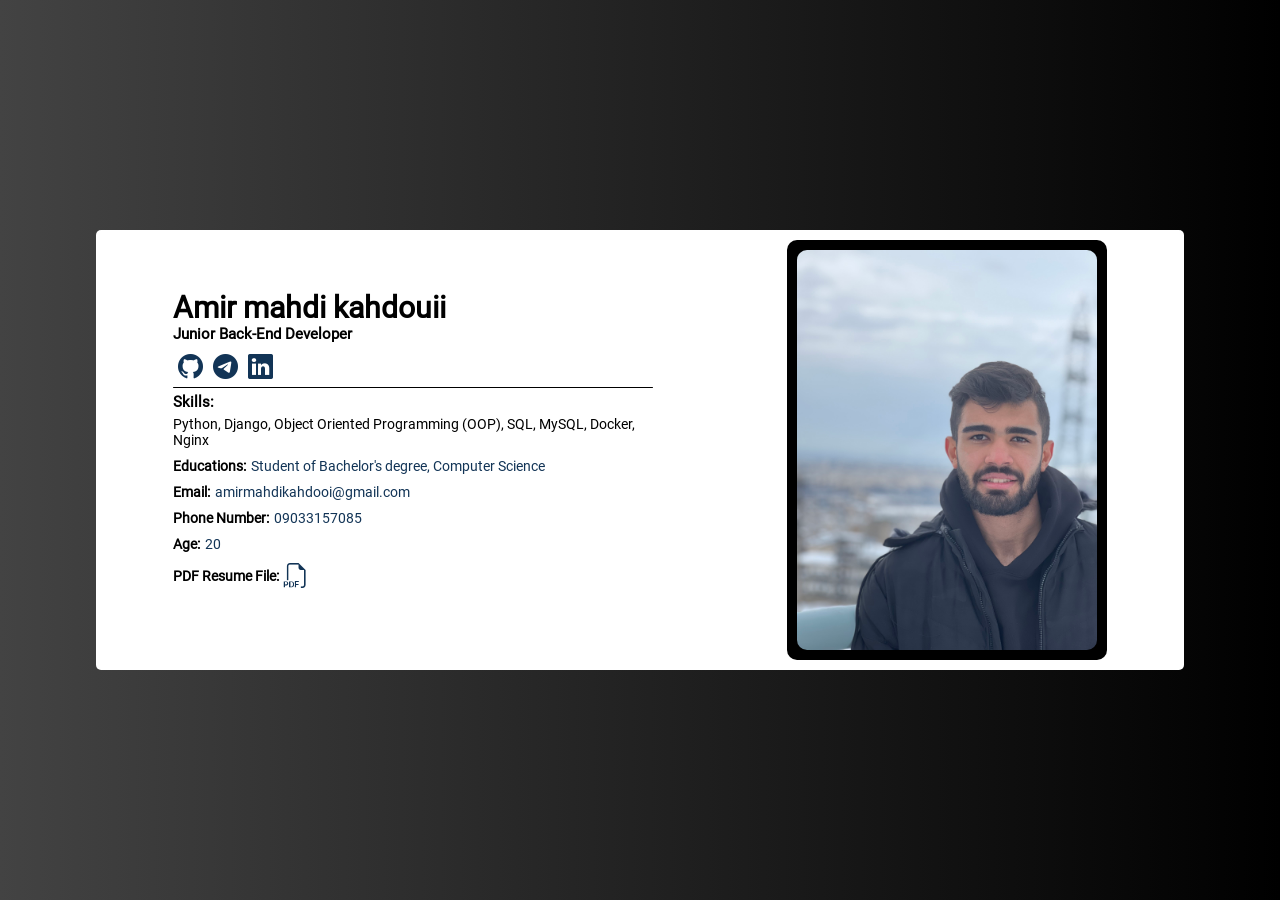
==== commit 611f142b: "Update Informations" ====
--- a/index.html
+++ b/index.html
@@ -37,7 +37,7 @@
                     <h3 class="skills-title">Skills:</h3>
                     <p class="skills">
                         Python, Django, Object Oriented Programming (OOP),
-                        SQL, MySQL, Testing (Unittest, Pytest)
+                        SQL, MySQL, Docker, Nginx
                     </p>
                     <div class="information-container">
                         <h6 class="information-title">Educations:</h6>
@@ -55,17 +55,13 @@
                     </div>
                     <div class="information-container">
                         <h6 class="information-title">Age:</h6>
-                        <span class="information-value">19</span>
+                        <span class="information-value">20</span>
                     </div>
                     <div class="information-container">
                         <h6 class="information-title">PDF Resume File:</h6>
                         <a class="information-value social-media-icon"
-                            href="./media/Resume/Amir-Mahdi-Kahdouii.pdf"
+                            href="./media/Resume/AmirMahdiKahdouii.pdf"
                             download>
-                            <i class="bi bi-filetype-pdf"></i>
-                        </a>
-                        <a class="information-value social-media-icon"
-                            href="./media/Resume/amirmahdikahdouii.pdf" download>
                             <i class="bi bi-filetype-pdf"></i>
                         </a>
                     </div>
